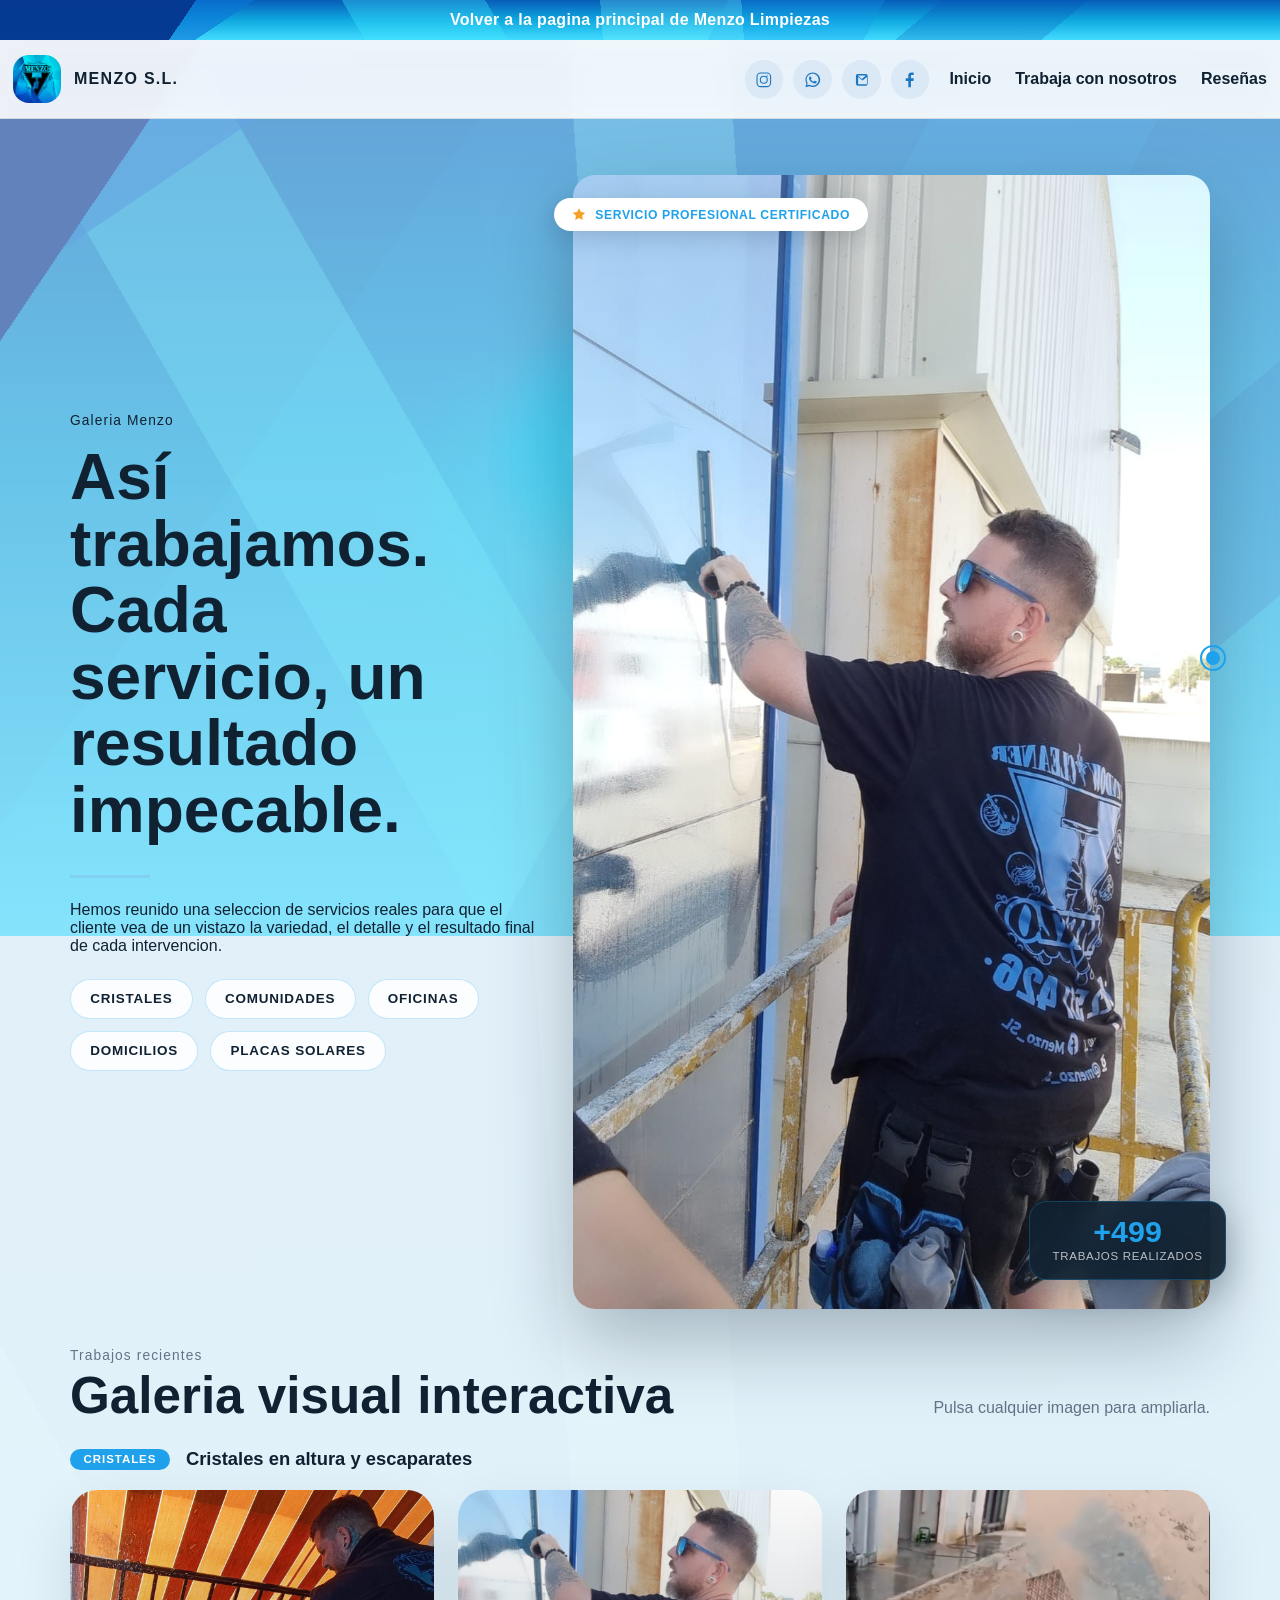
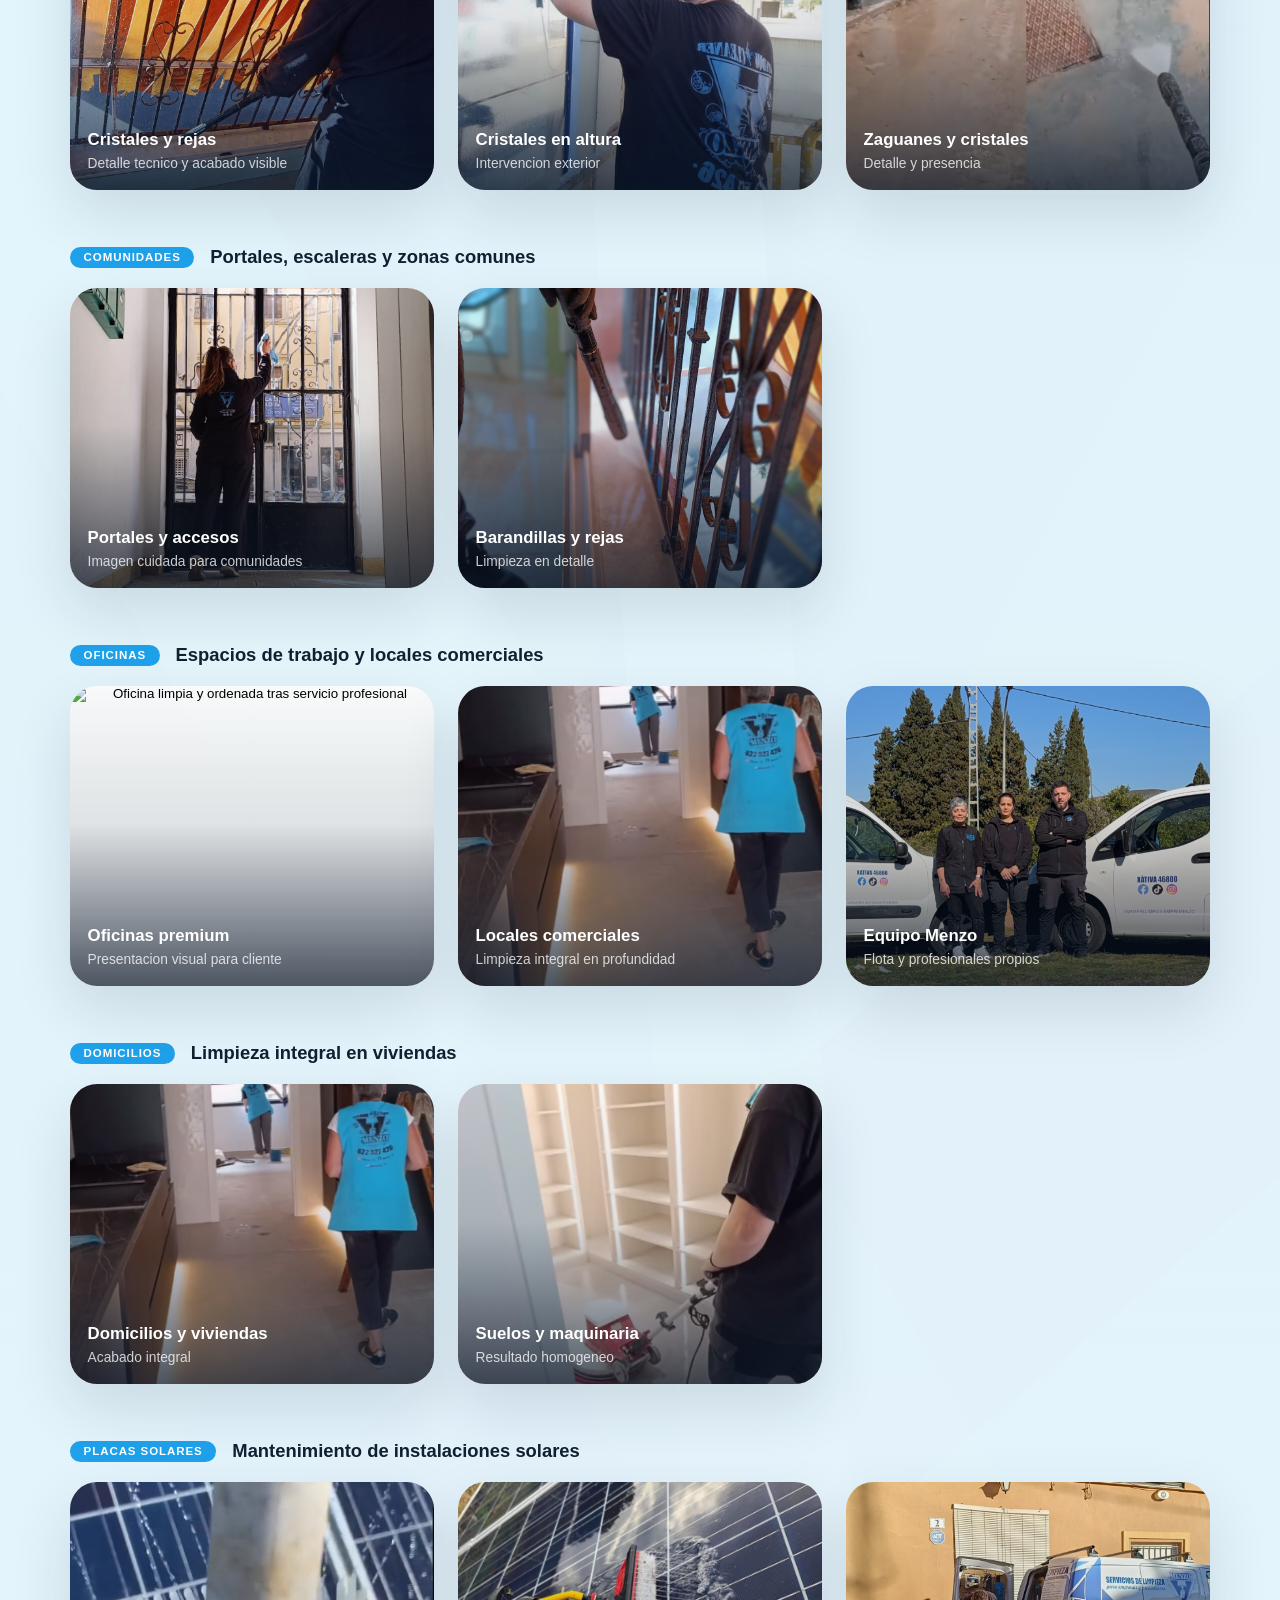
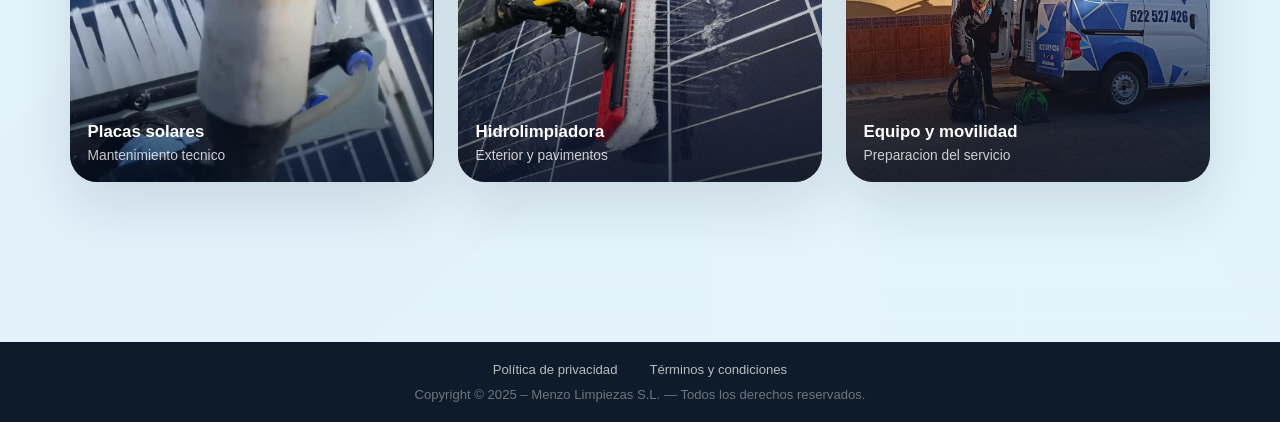
==== multimedia-menzo.html @ 81dc94cd "Añadir pie de copyright y legal en todas las páginas - Footer con Política de privacidad, Términos y" ====
<!DOCTYPE html>
<html lang="es">
  <head>
    <meta charset="UTF-8" />
    <meta name="viewport" content="width=device-width, initial-scale=1.0" />
    <title>Multimedia Menzo | Galeria visual de trabajos</title>
    <meta
      name="description"
      content="Galeria visual de Menzo Limpiezas con trabajos reales en cristales, comunidades, oficinas, domicilios y placas solares."
    />
    <link rel="stylesheet" href="styles.css" />
  </head>
  <body class="media-page">
    <div class="top-promo-bar">
      <a href="index.html">Volver a la pagina principal de Menzo Limpiezas</a>
    </div>

    <header class="site-header jobs-header">
      <div class="container header-bar">
        <a class="brand brand-left" href="index.html">
          <img src="images/66810-OCQAXA-424-copia.jpg" alt="Logo Menzo S.L." class="brand-logo" />
          <span>Menzo S.L.</span>
        </a>

        <button class="nav-hamburger" id="navToggle" aria-label="Abrir menú" aria-expanded="false">
          <span></span><span></span><span></span>
        </button>

        <div class="header-right">
          <div class="header-socials" aria-label="Redes y contacto">
            <a href="https://instagram.com/menzo_limpiezas" target="_blank" rel="noreferrer noopener" aria-label="Instagram">
              <svg viewBox="0 0 24 24" fill="currentColor" aria-hidden="true"><path d="M7.75 2h8.5A5.75 5.75 0 0 1 22 7.75v8.5A5.75 5.75 0 0 1 16.25 22h-8.5A5.75 5.75 0 0 1 2 16.25v-8.5A5.75 5.75 0 0 1 7.75 2Zm0 1.5A4.25 4.25 0 0 0 3.5 7.75v8.5A4.25 4.25 0 0 0 7.75 20.5h8.5A4.25 4.25 0 0 0 20.5 16.25v-8.5A4.25 4.25 0 0 0 16.25 3.5h-8.5Zm8.86 2.38a.88.88 0 1 1 0 1.76.88.88 0 0 1 0-1.76ZM12 6.5a5.5 5.5 0 1 1 0 11 5.5 5.5 0 0 1 0-11Zm0 1.5a4 4 0 1 0 0 8 4 4 0 0 0 0-8Z"/></svg>
            </a>
            <a href="https://wa.me/34657409548" target="_blank" rel="noreferrer noopener" aria-label="WhatsApp">
              <svg viewBox="0 0 24 24" fill="currentColor" aria-hidden="true"><path d="M12.04 2C6.5 2 2 6.4 2 11.84c0 1.74.46 3.45 1.34 4.95L2 22l5.39-1.29a10.2 10.2 0 0 0 4.65 1.12h.01c5.54 0 10.04-4.4 10.04-9.84C22.09 6.4 17.59 2 12.04 2Zm0 18.02h-.01a8.53 8.53 0 0 1-4.33-1.18l-.31-.18-3.2.77.86-3.08-.2-.32a8.12 8.12 0 0 1-1.28-4.25c0-4.43 3.67-8.03 8.18-8.03 2.19 0 4.25.84 5.8 2.36a7.92 7.92 0 0 1 2.4 5.66c0 4.43-3.67 8.03-8.18 8.03Zm4.5-5.96c-.25-.12-1.48-.72-1.71-.8-.23-.08-.4-.12-.57.12-.17.24-.66.8-.81.96-.15.16-.3.18-.55.06-.25-.12-1.06-.38-2.01-1.22-.74-.65-1.24-1.46-1.38-1.7-.14-.24-.01-.37.11-.49.11-.11.25-.28.38-.42.13-.14.17-.24.25-.4.08-.16.04-.3-.02-.42-.06-.12-.57-1.36-.78-1.86-.21-.5-.42-.43-.57-.44h-.49c-.17 0-.44.06-.67.3-.23.24-.88.86-.88 2.1 0 1.24.9 2.44 1.03 2.6.13.16 1.77 2.79 4.42 3.79.63.27 1.13.43 1.52.55.64.2 1.23.17 1.7.1.52-.08 1.48-.6 1.69-1.18.21-.58.21-1.08.15-1.18-.06-.1-.23-.16-.48-.28Z"/></svg>
            </a>
            <a href="mailto:menzosl_vlc@hotmail.com" aria-label="Email">
              <svg viewBox="0 0 24 24" fill="currentColor" aria-hidden="true"><path d="M4 6.5C4 5.12 5.12 4 6.5 4h11c1.38 0 2.5 1.12 2.5 2.5v11c0 1.38-1.12 2.5-2.5 2.5h-11C5.12 20 4 18.88 4 17.5v-11Zm2.5-.5L12 11.05 17.5 6H6.5Zm12.5 12V8.22l-6 4.84-6-4.84V18h12Z"/></svg>
            </a>
            <a href="https://www.facebook.com/101655556134067/posts/555112649961336/" target="_blank" rel="noreferrer noopener" aria-label="Facebook">
              <svg viewBox="0 0 24 24" fill="currentColor" aria-hidden="true"><path d="M13.5 22V13.5h3.5l.5-3.5h-4V7.3c0-1 0.3-1.7 1.8-1.7h2V2h-2.8C11.4 2 10 3.2 10 6.1V10H6.5v3.5H10V22h3.5Z"/></svg>
            </a>
          </div>

          <nav class="site-nav" aria-label="Principal">
            <a href="index.html">Inicio</a>
            <a href="trabaja-con-nosotros.html">Trabaja con nosotros</a>
            <a href="index.html#resenas">Reseñas</a>
          </nav>
        </div>
      </div>
    </header>

    <main class="media-main" id="galeria">
      <section class="media-hero">
        <div class="container media-hero-layout">
          <div class="media-copy">
            <p class="quote-kicker">Galeria Menzo</p>
            <h1>Así trabajamos. Cada servicio, un resultado impecable.</h1>
            <div class="quote-divider"></div>
            <p>
              Hemos reunido una seleccion de servicios reales para que el cliente vea de un vistazo
              la variedad, el detalle y el resultado final de cada intervencion.
            </p>
            <div class="media-filter-pills" aria-label="Tipos de servicio destacados">
              <a href="#sec-cristales">Cristales</a>
              <a href="#sec-comunidades">Comunidades</a>
              <a href="#sec-oficinas">Oficinas</a>
              <a href="#sec-domicilios">Domicilios</a>
              <a href="#sec-placas">Placas solares</a>
            </div>
          </div>

          <div class="media-hero-visual" id="heroVisual">
            <div class="media-hero-image">
              <img src="images/gallery-height-window.jpg" alt="Operario Menzo limpiando cristal en altura" />
              <div class="media-hero-shimmer"></div>
            </div>
            <div class="media-hero-badge">
              <svg viewBox="0 0 20 20" fill="currentColor" width="16" height="16"><path d="M10 1.5l2.39 4.84 5.34.78-3.86 3.76.91 5.32L10 13.77l-4.78 2.51.91-5.32L2.27 7.12l5.34-.78L10 1.5z"/></svg>
              Servicio profesional certificado
            </div>
            <div class="media-hero-stat">
              <strong id="heroCount">0</strong>
              <span>trabajos realizados</span>
            </div>
            <div class="media-hero-ping"></div>
          </div>

        </div>
      </section>

      <section class="media-gallery-section">
        <div class="container">
          <div class="media-gallery-head">
            <div>
              <p class="quote-kicker">Trabajos recientes</p>
              <h2>Galeria visual interactiva</h2>
            </div>
            <p>Pulsa cualquier imagen para ampliarla.</p>
          </div>

          <!-- CRISTALES -->
          <div class="media-section-block" id="sec-cristales">
            <div class="media-section-label">
              <span class="media-section-pill">Cristales</span>
              <h3>Cristales en altura y escaparates</h3>
            </div>
            <div class="media-gallery-grid media-gallery-grid-rich">
              <button class="media-shot media-shot" type="button" data-media-src="images/gallery-window-pressure.jpg" data-media-title="Cristales y rejas" data-media-copy="Limpieza tecnica de ventana, cristal y reja con agua a presion.">
                <img src="images/gallery-window-pressure.jpg" alt="Limpieza de cristal y reja con agua a presion" />
                <span class="media-shot-overlay">
                  <strong>Cristales y rejas</strong>
                  <small>Detalle tecnico y acabado visible</small>
                </span>
              </button>
              <button class="media-shot media-shot" type="button" data-media-src="images/gallery-height-window.jpg" data-media-title="Cristales en altura" data-media-copy="Trabajo en cristal exterior con acceso elevado y limpieza profesional.">
                <img src="images/gallery-height-window.jpg" alt="Operario limpiando cristal exterior en altura" />
                <span class="media-shot-overlay">
                  <strong>Cristales en altura</strong>
                  <small>Intervencion exterior</small>
                </span>
              </button>
              <button class="media-shot" type="button" data-media-src="images/gallery-entry-glass.png" data-media-title="Zaguanes y cristales" data-media-copy="Trabajo de mantenimiento en accesos interiores y cristales de paso.">
                <img src="images/gallery-entry-glass.png" alt="Limpieza de cristal en acceso interior" />
                <span class="media-shot-overlay">
                  <strong>Zaguanes y cristales</strong>
                  <small>Detalle y presencia</small>
                </span>
              </button>
            </div>
          </div>

          <!-- COMUNIDADES -->
          <div class="media-section-block" id="sec-comunidades">
            <div class="media-section-label">
              <span class="media-section-pill">Comunidades</span>
              <h3>Portales, escaleras y zonas comunes</h3>
            </div>
            <div class="media-gallery-grid media-gallery-grid-rich">
              <button class="media-shot" type="button" data-media-src="images/gallery-lobby-door.jpg" data-media-title="Portales y accesos" data-media-copy="Limpieza de entrada comunitaria con trabajo sobre cristal y carpinteria.">
                <img src="images/gallery-lobby-door.jpg" alt="Limpieza de portal comunitario" />
                <span class="media-shot-overlay">
                  <strong>Portales y accesos</strong>
                  <small>Imagen cuidada para comunidades</small>
                </span>
              </button>
              <button class="media-shot" type="button" data-media-src="images/hero-detail-pressure.JPG" data-media-title="Barandillas y rejas comunitarias" data-media-copy="Limpieza en detalle de rejas y barandillas en zonas comunes.">
                <img src="images/hero-detail-pressure.JPG" alt="Limpieza de barandilla en zona comunitaria" />
                <span class="media-shot-overlay">
                  <strong>Barandillas y rejas</strong>
                  <small>Limpieza en detalle</small>
                </span>
              </button>
            </div>
          </div>

          <!-- OFICINAS -->
          <div class="media-section-block" id="sec-oficinas">
            <div class="media-section-label">
              <span class="media-section-pill">Oficinas</span>
              <h3>Espacios de trabajo y locales comerciales</h3>
            </div>
            <div class="media-gallery-grid media-gallery-grid-rich">
              <button class="media-shot" type="button" data-media-src="images/gallery-office-premium.png" data-media-title="Oficinas y espacios premium" data-media-copy="Limpieza de espacios de trabajo representativos con imagen impecable.">
                <img src="images/gallery-office-premium.png" alt="Oficina limpia y ordenada tras servicio profesional" />
                <span class="media-shot-overlay">
                  <strong>Oficinas premium</strong>
                  <small>Presentacion visual para cliente</small>
                </span>
              </button>
              <button class="media-shot" type="button" data-media-src="images/hero-floor-cleaning.png" data-media-title="Suelos de local comercial" data-media-copy="Limpieza interior con equipo profesional en cocina y pasillos.">
                <img src="images/hero-floor-cleaning.png" alt="Equipo limpiando interior de local" />
                <span class="media-shot-overlay">
                  <strong>Locales comerciales</strong>
                  <small>Limpieza integral en profundidad</small>
                </span>
              </button>
              <button class="media-shot" type="button" data-media-src="images/hero-furgonetas.jpg.jpeg" data-media-title="Equipo Menzo" data-media-copy="Nuestro equipo profesional con flota propia lista para cualquier servicio.">
                <img src="images/hero-furgonetas.jpg.jpeg" alt="Equipo Menzo con sus dos furgonetas" />
                <span class="media-shot-overlay">
                  <strong>Equipo Menzo</strong>
                  <small>Flota y profesionales propios</small>
                </span>
              </button>
            </div>
          </div>

          <!-- DOMICILIOS -->
          <div class="media-section-block" id="sec-domicilios">
            <div class="media-section-label">
              <span class="media-section-pill">Domicilios</span>
              <h3>Limpieza integral en viviendas</h3>
            </div>
            <div class="media-gallery-grid media-gallery-grid-rich">
              <button class="media-shot media-shot" type="button" data-media-src="images/gallery-home-cleaning.png" data-media-title="Domicilios y viviendas" data-media-copy="Limpieza interior de vivienda con equipos y detalle en cada estancia.">
                <img src="images/gallery-home-cleaning.png" alt="Limpieza interior en vivienda" />
                <span class="media-shot-overlay">
                  <strong>Domicilios y viviendas</strong>
                  <small>Acabado integral</small>
                </span>
              </button>
              <button class="media-shot media-shot" type="button" data-media-src="images/gallery-floor-machine.png" data-media-title="Suelos y maquinaria" data-media-copy="Limpieza mecanizada de suelos para recuperar brillo y uniformidad.">
                <img src="images/gallery-floor-machine.png" alt="Limpieza de suelos con maquinaria profesional" />
                <span class="media-shot-overlay">
                  <strong>Suelos y maquinaria</strong>
                  <small>Resultado homogeneo</small>
                </span>
              </button>
            </div>
          </div>

          <!-- PLACAS SOLARES -->
          <div class="media-section-block" id="sec-placas">
            <div class="media-section-label">
              <span class="media-section-pill">Placas solares</span>
              <h3>Mantenimiento de instalaciones solares</h3>
            </div>
            <div class="media-gallery-grid media-gallery-grid-rich">
              <button class="media-shot media-shot" type="button" data-media-src="images/gallery-solar-cleaning.png" data-media-title="Placas solares" data-media-copy="Limpieza tecnica para conservar rendimiento y presencia.">
                <img src="images/gallery-solar-cleaning.png" alt="Limpieza de placas solares con cepillo y agua" />
                <span class="media-shot-overlay">
                  <strong>Placas solares</strong>
                  <small>Mantenimiento tecnico</small>
                </span>
              </button>
              <button class="media-shot" type="button" data-media-src="images/gallery-pressure-washing.png" data-media-title="Hidrolimpiadora" data-media-copy="Limpieza exterior de superficies y muros con presion controlada.">
                <img src="images/gallery-pressure-washing.png" alt="Limpieza exterior con hidrolimpiadora" />
                <span class="media-shot-overlay">
                  <strong>Hidrolimpiadora</strong>
                  <small>Exterior y pavimentos</small>
                </span>
              </button>
              <button class="media-shot" type="button" data-media-src="images/gallery-team-van.jpg" data-media-title="Equipo y movilidad" data-media-copy="Preparacion de maquinaria y desplazamiento para cada servicio.">
                <img src="images/gallery-team-van.jpg" alt="Equipo de Menzo junto a la furgoneta de servicio" />
                <span class="media-shot-overlay">
                  <strong>Equipo y movilidad</strong>
                  <small>Preparacion del servicio</small>
                </span>
              </button>
            </div>
          </div>

        </div>
      </section>
    </main>

    <footer class="site-footer-legal">
      <div class="container footer-legal-inner">
        <div class="footer-legal-links">
          <a href="politica-de-privacidad.html">Política de privacidad</a>
          <a href="terminos-y-condiciones.html">Términos y condiciones</a>
        </div>
        <p class="footer-legal-copy">
          Copyright &copy; 2025 &ndash; Menzo Limpiezas S.L. &mdash; Todos los derechos reservados.
        </p>
      </div>
    </footer>

    <dialog class="media-lightbox" id="media-lightbox" aria-label="Vista ampliada de la galeria">
      <form method="dialog" class="media-lightbox-shell">
        <button class="media-lightbox-close" type="submit" aria-label="Cerrar galeria ampliada">×</button>
        <div class="media-lightbox-layout">
          <img id="media-lightbox-image" src="" alt="" />
          <div class="media-lightbox-copy">
            <p class="quote-kicker">Vista ampliada</p>
            <h2 id="media-lightbox-title"></h2>
            <p id="media-lightbox-text"></p>
          </div>
        </div>
      </form>
    </dialog>

    <script>
      // 3D tilt hero
      const heroVisual = document.getElementById("heroVisual");
      if (heroVisual) {
        const heroImg = heroVisual.querySelector(".media-hero-image");
        heroImg.style.transition = "transform 0.12s ease-out";
        heroVisual.addEventListener("pointermove", (e) => {
          const b = heroVisual.getBoundingClientRect();
          const x = (e.clientX - b.left) / b.width - 0.5;
          const y = (e.clientY - b.top) / b.height - 0.5;
          heroImg.style.transform = `perspective(900px) rotateY(${x * 12}deg) rotateX(${-y * 8}deg) scale(1.03)`;
        });
        heroVisual.addEventListener("pointerleave", () => {
          heroImg.style.transform = "";
        });
      }

      // Count-up animation
      const heroCount = document.getElementById("heroCount");
      if (heroCount) {
        const target = 500;
        const duration = 1800;
        const start = performance.now();
        const observer = new IntersectionObserver((entries) => {
          if (entries[0].isIntersecting) {
            observer.disconnect();
            const tick = (now) => {
              const elapsed = now - start;
              const progress = Math.min(elapsed / duration, 1);
              const eased = 1 - Math.pow(1 - progress, 3);
              heroCount.textContent = "+" + Math.floor(eased * target);
              if (progress < 1) requestAnimationFrame(tick);
            };
            requestAnimationFrame(tick);
          }
        }, { threshold: 0.4 });
        observer.observe(heroCount);
      }

      const mediaCards = Array.from(document.querySelectorAll(".media-shot"));
      const mediaLightbox = document.getElementById("media-lightbox");
      const mediaLightboxImage = document.getElementById("media-lightbox-image");
      const mediaLightboxTitle = document.getElementById("media-lightbox-title");
      const mediaLightboxText = document.getElementById("media-lightbox-text");

      mediaCards.forEach((card) => {
        card.addEventListener("pointermove", (event) => {
          const bounds = card.getBoundingClientRect();
          const x = event.clientX - bounds.left;
          const y = event.clientY - bounds.top;
          const offsetX = (x / bounds.width - 0.5) * 10;
          const offsetY = (y / bounds.height - 0.5) * 12;

          card.style.transform = `translateY(-8px) rotateX(${-offsetY * 0.35}deg) rotateY(${offsetX * 0.45}deg)`;
        });

        card.addEventListener("pointerleave", () => {
          card.style.transform = "";
        });

        card.addEventListener("click", () => {
          mediaLightboxImage.src = card.dataset.mediaSrc;
          mediaLightboxImage.alt = card.querySelector("img")?.alt || "";
          mediaLightboxTitle.textContent = card.dataset.mediaTitle || "";
          mediaLightboxText.textContent = card.dataset.mediaCopy || "";
          mediaLightbox.showModal();
        });
      });

      mediaLightbox?.addEventListener("click", (event) => {
        if (event.target === mediaLightbox) {
          mediaLightbox.close();
        }
      });
    </script>

    <script>
      const navToggle = document.getElementById("navToggle");
      const header = document.querySelector(".site-header");
      if (navToggle && header) {
        navToggle.addEventListener("click", () => {
          const open = header.classList.toggle("nav-open");
          navToggle.setAttribute("aria-expanded", open);
        });
        document.querySelectorAll(".site-nav a").forEach(link => {
          link.addEventListener("click", () => {
            header.classList.remove("nav-open");
            navToggle.setAttribute("aria-expanded", "false");
          });
        });
        document.addEventListener("click", (e) => {
          if (!header.contains(e.target)) {
            header.classList.remove("nav-open");
            navToggle.setAttribute("aria-expanded", "false");
          }
        });
      }
    </script>
  </body>
</html>
---- styles.css ----
:root {
  color-scheme: light;
  --bg: #f3f6fb;
  --surface: #ffffff;
  --surface-soft: #eef3f8;
  --line: rgba(18, 34, 52, 0.12);
  --text: #102131;
  --muted: #627487;
  --primary: #1c77c3;
  --primary-dark: #115b97;
  --menzo-geo-bg:
    linear-gradient(124deg, rgba(5, 56, 145, 0.98) 0 15%, transparent 15% 100%),
    linear-gradient(146deg, rgba(11, 117, 214, 0.64) 0 19%, transparent 19% 100%),
    linear-gradient(60deg, transparent 0 28%, rgba(62, 233, 255, 0.34) 28% 39%, transparent 39% 100%),
    linear-gradient(86deg, transparent 0 47%, rgba(120, 247, 255, 0.28) 47% 58%, transparent 58% 100%),
    linear-gradient(118deg, transparent 0 56%, rgba(17, 150, 234, 0.26) 56% 68%, transparent 68% 100%),
    linear-gradient(140deg, transparent 0 71%, rgba(5, 79, 177, 0.24) 71% 82%, transparent 82% 100%),
    linear-gradient(180deg, #075db8 0%, #0fa8e0 50%, #42dcff 100%);
  --menzo-geo-dark:
    linear-gradient(90deg, rgba(7, 18, 35, 0.72) 0%, rgba(7, 18, 35, 0.46) 42%, rgba(7, 18, 35, 0.16) 100%);
  --cursor-x: 50%;
  --cursor-y: 50%;
  --bg-shift-x: 0px;
  --bg-shift-y: 0px;
  --shadow: 0 28px 60px rgba(16, 33, 49, 0.12);
  font-family: "Segoe UI", Tahoma, Geneva, Verdana, sans-serif;
}

* {
  box-sizing: border-box;
}

html {
  scroll-behavior: smooth;
}

body {
  position: relative;
  margin: 0;
  background: linear-gradient(180deg, #f7fbff 0%, #edf3f8 100%);
  color: var(--text);
  isolation: isolate;
}

body::before {
  content: "";
  position: fixed;
  inset: 0;
  z-index: -2;
  opacity: 0.58;
  background: var(--menzo-geo-bg);
  background-size: 100% 100%;
  background-position: center center;
  transform: translate3d(var(--bg-shift-x), var(--bg-shift-y), 0) scale(1.08);
  transition: transform 0.18s ease-out;
  pointer-events: none;
}

body::after {
  content: "";
  position: fixed;
  inset: 0;
  z-index: -1;
  opacity: 1;
  background:
    radial-gradient(circle at var(--cursor-x) var(--cursor-y), rgba(150, 250, 255, 0.95) 0 1.6%, rgba(150, 250, 255, 0.58) 3.5%, rgba(59, 223, 255, 0.22) 10%, transparent 19%),
    radial-gradient(circle at var(--cursor-x) var(--cursor-y), rgba(18, 173, 255, 0.36) 0 8%, transparent 20%),
    radial-gradient(circle at calc(var(--cursor-x) + 7%) calc(var(--cursor-y) - 4%), rgba(8, 102, 216, 0.22) 0 10%, transparent 24%),
    radial-gradient(circle at calc(var(--cursor-x) - 8%) calc(var(--cursor-y) + 6%), rgba(76, 228, 255, 0.18) 0 7%, transparent 18%);
  transition: background-position 0.18s ease-out;
  pointer-events: none;
  mix-blend-mode: screen;
}

.top-promo-bar {
  background: var(--menzo-geo-bg);
  text-align: center;
  padding: 0.7rem 1rem;
}

.top-promo-bar a {
  color: #fff;
  text-decoration: none;
  font-weight: 700;
  letter-spacing: 0.02em;
}

img {
  display: block;
  max-width: 100%;
}

a {
  color: inherit;
}

.container {
  width: min(1140px, calc(100% - 2rem));
  margin: 0 auto;
}

.site-header .container {
  width: min(100% - 0.35rem, 1720px);
}

.site-header {
  position: sticky;
  top: 0;
  z-index: 40;
  background: rgba(255, 255, 255, 0.9);
  backdrop-filter: blur(14px);
  border-bottom: 1px solid var(--line);
}

.header-bar {
  min-height: 78px;
  display: flex;
  align-items: center;
  justify-content: space-between;
  gap: 1.5rem;
  padding-inline: 0.65rem;
}

.header-right {
  display: flex;
  align-items: center;
  gap: 1.25rem;
  flex-wrap: wrap;
  margin-left: auto;
  justify-content: flex-end;
}

.brand {
  display: inline-flex;
  align-items: center;
  gap: 0.8rem;
  text-decoration: none;
  font-weight: 800;
  letter-spacing: 0.08em;
  text-transform: uppercase;
}

.brand-left {
  flex: 0 0 auto;
}

.brand-logo {
  width: 3rem;
  height: 3rem;
  object-fit: contain;
  border-radius: 1rem;
}

.site-nav {
  display: flex;
  justify-content: flex-end;
  align-items: center;
  gap: 1.5rem;
  flex-wrap: wrap;
}

.site-nav a {
  text-decoration: none;
  color: var(--text);
  font-weight: 600;
}

.site-nav a:hover {
  color: var(--primary);
}

/* ── Hamburger button ── */
.nav-hamburger {
  display: none;
  flex-direction: column;
  justify-content: center;
  align-items: center;
  gap: 5px;
  width: 40px;
  height: 40px;
  background: none;
  border: none;
  cursor: pointer;
  padding: 4px;
  margin-left: auto;
  border-radius: 6px;
  flex-shrink: 0;
  color: var(--text);
}

.nav-hamburger span {
  display: block;
  width: 22px;
  height: 2px;
  background: currentColor;
  border-radius: 2px;
  transition: transform 0.25s ease, opacity 0.2s ease;
  transform-origin: center;
}

.site-header.nav-open .nav-hamburger span:nth-child(1) {
  transform: translateY(7px) rotate(45deg);
}

.site-header.nav-open .nav-hamburger span:nth-child(2) {
  opacity: 0;
  transform: scaleX(0);
}

.site-header.nav-open .nav-hamburger span:nth-child(3) {
  transform: translateY(-7px) rotate(-45deg);
}

.header-socials {
  display: flex;
  align-items: center;
  gap: 0.65rem;
  flex-wrap: wrap;
}

.header-socials a {
  width: 2.4rem;
  height: 2.4rem;
  display: inline-flex;
  align-items: center;
  justify-content: center;
  border-radius: 999px;
  background: rgba(28, 119, 195, 0.08);
  color: var(--primary);
  text-decoration: none;
  transition: transform 0.2s ease, background-color 0.2s ease, color 0.2s ease;
}

.header-socials a:hover {
  transform: translateY(-2px);
  background: var(--primary);
  color: #fff;
}

.header-socials svg {
  width: 1.1rem;
  height: 1.1rem;
}

.hero {
  position: relative;
  padding: 0;
}

.hero-stage {
  position: relative;
  width: 100%;
  height: min(74vh, 720px);
  margin: 0 auto;
  overflow: hidden;
  border-radius: 0;
  box-shadow: var(--shadow);
  background: var(--menzo-geo-bg);
}

.hero-stage::after {
  content: "";
  position: absolute;
  inset: 0;
  background: var(--menzo-geo-dark);
  z-index: 1;
  pointer-events: none;
}

.hero-slide {
  position: absolute;
  inset: 0;
  opacity: 0;
  transition: opacity 0.7s ease;
}

.hero-slide.is-active {
  opacity: 1;
  z-index: 1;
}

.hero-image {
  width: 100%;
  height: 100%;
  object-fit: cover;
  object-position: center;
  transform: scale(1.04) translate(0, 0);
  transition: transform 0.25s ease-out;
  will-change: transform;
}

.hero-image--detail {
  object-position: 64% center;
}

.hero-image--van {
  object-position: 58% center;
}

.hero-image--window {
  object-position: 62% center;
}


.hero-content-overlay {
  position: absolute;
  left: clamp(3.8rem, 8vw, 6.2rem);
  top: 50%;
  z-index: 2;
  max-width: 640px;
  transform: translateY(-50%);
}

.hero-content-overlay h1 {
  margin: 0;
  color: #fff;
  font-size: clamp(2.2rem, 5.8vw, 4rem);
  line-height: 1.08;
  max-width: 11ch;
}

.hero-divider {
  width: 74px;
  height: 3px;
  margin: 1.35rem 0 1.1rem;
  background: #6cc7f7;
}

.hero-text {
  margin: 0;
  max-width: 30ch;
  color: rgba(255, 255, 255, 0.92);
  font-size: 0.96rem;
  line-height: 1.55;
}

.hero-cta {
  display: inline-flex;
  align-items: center;
  justify-content: center;
  margin-top: 1.15rem;
  min-height: 42px;
  padding: 0.7rem 1.2rem;
  border-radius: 999px;
  background: var(--menzo-geo-bg);
  color: #fff;
  text-decoration: none;
  font-size: 0.92rem;
  font-weight: 700;
}

.hero-cta:hover {
  background: linear-gradient(180deg, #0d78c8 0%, #0aa3db 50%, #22d0ee 100%);
}

.hero-action-group {
  display: flex;
  gap: 0.85rem;
  flex-wrap: wrap;
}

.hero-arrow {
  width: 54px;
  height: 54px;
  display: inline-flex;
  align-items: center;
  justify-content: center;
  border: 1px solid rgba(16, 33, 49, 0.1);
  border-radius: 999px;
  background: rgba(255, 255, 255, 0.92);
  color: var(--text);
  cursor: pointer;
  box-shadow: 0 12px 30px rgba(16, 33, 49, 0.08);
  transition: transform 0.2s ease, background-color 0.2s ease, border-color 0.2s ease;
}

.hero-arrow:hover {
  transform: translateY(-2px);
  border-color: rgba(28, 119, 195, 0.22);
  background: #ffffff;
}

.hero-arrow span {
  font-size: 1.35rem;
  line-height: 1;
}

.hero-arrow-edge {
  position: absolute;
  top: 50%;
  z-index: 3;
  transform: translateY(-50%);
  background: rgba(255, 255, 255, 0.78);
  backdrop-filter: blur(10px);
}

.hero-arrow-prev.hero-arrow-edge {
  left: 1rem;
}

.hero-arrow-next.hero-arrow-edge {
  right: 1rem;
}

.hero-kicker {
  margin: 0 0 1rem;
  font-size: 0.78rem;
  font-weight: 800;
  letter-spacing: 0.2em;
  text-transform: uppercase;
  color: #cde9ff;
}

.section {
  padding: 4.5rem 0;
}

.service-showcase .container {
  width: min(100% - 2rem, 1600px);
}

.services-marquee {
  overflow: hidden;
  border-top: 1px solid rgba(16, 33, 49, 0.08);
  border-bottom: 1px solid rgba(16, 33, 49, 0.08);
  background: #ffffff;
}

.marquee-track {
  display: flex;
  align-items: center;
  gap: 1rem;
  width: max-content;
  padding: 1rem 0;
  animation: marqueeSlide 34s linear infinite;
}

.marquee-track span {
  display: inline-flex;
  align-items: center;
  gap: 1rem;
  white-space: nowrap;
  color: var(--text);
  font-size: 0.92rem;
  font-weight: 700;
  letter-spacing: 0.08em;
  text-transform: uppercase;
}

.marquee-track span::after {
  content: "";
  width: 44px;
  height: 1px;
  background: rgba(28, 119, 195, 0.5);
}

.google-reviews-section {
  padding: 4.5rem 0 3.5rem;
  background:
    radial-gradient(circle at top right, rgba(108, 199, 247, 0.12), transparent 26%),
    linear-gradient(180deg, #ffffff 0%, #f7fbff 100%);
}

.google-reviews-layout {
  display: grid;
  grid-template-columns: minmax(0, 1.08fr) minmax(360px, 0.92fr);
  gap: 2.5rem;
  align-items: center;
}

.google-reviews-copy {
  position: relative;
  padding: 0.75rem 0;
}

.google-reviews-copy h2 {
  margin: 0;
  font-size: clamp(2.5rem, 5.6vw, 4.8rem);
  line-height: 1.04;
  max-width: 10ch;
}

.google-reviews-copy p:not(.quote-kicker) {
  max-width: 54ch;
  color: var(--muted);
  line-height: 1.8;
}

.google-review-card {
  position: relative;
  padding: 2.4rem;
  border-radius: 2rem;
  border: 1px solid rgba(31, 162, 235, 0.22);
  background:
    radial-gradient(circle at top, rgba(108, 199, 247, 0.14), transparent 30%),
    linear-gradient(145deg, rgba(255, 255, 255, 0.98), rgba(245, 250, 255, 0.98));
  text-align: center;
  box-shadow: 0 32px 72px rgba(16, 33, 49, 0.12);
  overflow: hidden;
  transform-style: preserve-3d;
  will-change: transform;
  transition: transform 0.18s ease-out, box-shadow 0.22s ease, border-color 0.22s ease;
}

.google-review-card::before {
  content: "";
  position: absolute;
  inset: auto -12% -20% auto;
  width: 220px;
  height: 220px;
  border-radius: 999px;
  background: radial-gradient(circle, rgba(31, 162, 235, 0.12), transparent 70%);
  pointer-events: none;
}

.google-review-card::after {
  content: "";
  position: absolute;
  inset: -20%;
  background: linear-gradient(120deg, transparent 35%, rgba(255, 255, 255, 0.38) 50%, transparent 65%);
  transform: translateX(-70%) rotate(8deg);
  transition: transform 0.35s ease;
  pointer-events: none;
}

.google-review-card:hover,
.google-review-card:focus-within {
  box-shadow: 0 42px 90px rgba(16, 33, 49, 0.16);
  border-color: rgba(31, 162, 235, 0.3);
}

.google-review-card:hover::after,
.google-review-card:focus-within::after {
  transform: translateX(70%) rotate(8deg);
}

.google-review-logo-wrap {
  position: relative;
  width: fit-content;
  margin: 0 auto 1.35rem;
}

.google-review-logo {
  width: 92px;
  height: 92px;
  margin: 0;
  object-fit: cover;
  border-radius: 999px;
  box-shadow: 0 18px 32px rgba(16, 33, 49, 0.12);
}

.verified-badge {
  position: absolute;
  right: -4px;
  bottom: -2px;
  width: 30px;
  height: 30px;
  display: inline-flex;
  align-items: center;
  justify-content: center;
  border-radius: 999px;
  background: var(--menzo-geo-bg);
  color: #18a7ff;
  box-shadow: 0 10px 20px rgba(8, 120, 255, 0.28);
  border: 2px solid #fff;
}

.verified-badge svg {
  width: 100%;
  height: 100%;
}

.google-review-quote {
  margin: 0;
  color: var(--text);
  font-size: 1.12rem;
  line-height: 1.65;
}

.google-review-rating {
  display: flex;
  align-items: center;
  justify-content: center;
  gap: 0.7rem;
  margin: 1.35rem 0;
}

.google-review-rating span {
  color: #f4b400;
  font-size: 1.35rem;
  letter-spacing: 0.12em;
}

.google-review-rating strong {
  color: var(--text);
  font-size: 1rem;
}

.google-review-meta {
  margin: 0 auto 1.25rem;
  max-width: 28ch;
  color: var(--muted);
  line-height: 1.7;
}

.google-review-author {
  margin: 0;
  color: var(--text);
  font-weight: 700;
}

.google-review-author span {
  display: block;
  margin-top: 0.25rem;
  color: var(--muted);
  font-weight: 400;
}

.google-review-link {
  display: inline-flex;
  align-items: center;
  justify-content: center;
  margin-top: 0.45rem;
  padding: 0.45rem 0.95rem;
  border-radius: 999px;
  background: #f5fbff;
  border: 1px solid rgba(28, 119, 195, 0.18);
  color: var(--primary);
  font-weight: 600;
  text-decoration: none;
}

.google-review-link:hover {
  background: #eaf6ff;
}

.verified-reviews-section {
  padding: 0 0 4.5rem;
  background: #ffffff;
}

.verified-reviews-head {
  margin-bottom: 2rem;
}

.verified-reviews-top {
  display: flex;
  align-items: flex-end;
  justify-content: space-between;
  gap: 1.5rem;
  margin-bottom: 0.9rem;
  flex-wrap: wrap;
}

.verified-reviews-head h2 {
  margin: 0;
  font-size: clamp(2rem, 4vw, 3.2rem);
  line-height: 1.08;
  max-width: 16ch;
}

.verified-reviews-head p:last-child {
  max-width: 56ch;
  color: var(--muted);
  line-height: 1.8;
}

.verified-reviews-proof {
  margin: 0.85rem 0 0;
  max-width: 38ch;
  color: var(--text);
  font-size: 1rem;
  line-height: 1.7;
}

.reviews-cta-button {
  display: inline-flex;
  align-items: center;
  justify-content: center;
  min-height: 50px;
  padding: 0.85rem 1.35rem;
  border-radius: 999px;
  background: var(--menzo-geo-bg);
  color: #fff;
  text-decoration: none;
  font-weight: 700;
  box-shadow: 0 18px 36px rgba(15, 124, 195, 0.22);
  transition: transform 0.2s ease, box-shadow 0.2s ease;
}

.reviews-cta-button:hover {
  transform: translateY(-2px);
  box-shadow: 0 24px 42px rgba(15, 124, 195, 0.28);
}

.verified-reviews-grid {
  display: grid;
  grid-template-columns: repeat(3, minmax(0, 1fr));
  gap: 1.2rem;
}

.verified-review-card {
  position: relative;
  padding: 1.45rem;
  border-radius: 1.45rem;
  background:
    radial-gradient(circle at top right, rgba(108, 199, 247, 0.14), transparent 28%),
    linear-gradient(145deg, #ffffff, #f6fbff);
  border: 1px solid rgba(31, 162, 235, 0.14);
  box-shadow: 0 18px 36px rgba(16, 33, 49, 0.06);
  overflow: hidden;
  transition: transform 0.25s ease, box-shadow 0.25s ease, border-color 0.25s ease;
}

.verified-review-card::before {
  content: "";
  position: absolute;
  inset: 0;
  background: linear-gradient(180deg, rgba(255, 255, 255, 0), rgba(108, 199, 247, 0.04));
  pointer-events: none;
}

.verified-review-card:hover,
.verified-review-card:focus-within {
  transform: translateY(-6px);
  border-color: rgba(31, 162, 235, 0.24);
  box-shadow: 0 28px 54px rgba(16, 33, 49, 0.1);
}

.verified-review-top {
  position: relative;
  z-index: 1;
  display: flex;
  align-items: center;
  justify-content: space-between;
  gap: 0.8rem;
  margin-bottom: 0.95rem;
}

.verified-review-badge {
  display: inline-flex;
  align-items: center;
  justify-content: center;
  gap: 0.45rem;
  min-height: 28px;
  padding: 0.35rem 0.7rem;
  border-radius: 999px;
  background: rgba(31, 162, 235, 0.12);
  color: var(--primary);
  font-size: 0.72rem;
  font-weight: 800;
  letter-spacing: 0.12em;
  text-transform: uppercase;
}

.verified-review-badge::before {
  content: "G";
  width: 1.2rem;
  height: 1.2rem;
  display: inline-flex;
  align-items: center;
  justify-content: center;
  border-radius: 999px;
  background: conic-gradient(from 220deg, #4285f4 0 25%, #34a853 25% 50%, #fbbc05 50% 75%, #ea4335 75% 100%);
  color: #fff;
  font-size: 0.68rem;
  font-weight: 900;
  letter-spacing: 0;
  box-shadow: 0 6px 14px rgba(66, 133, 244, 0.18);
}

.verified-review-stars {
  color: #f4b400;
  font-size: 0.98rem;
  letter-spacing: 0.14em;
}

.verified-review-stars strong {
  color: var(--text);
  letter-spacing: normal;
  margin-left: 0.35rem;
  font-size: 0.92rem;
}

.verified-review-card h3 {
  position: relative;
  z-index: 1;
  margin: 0 0 0.7rem;
  font-size: 1.06rem;
  color: var(--text);
}

.verified-review-meta {
  position: relative;
  z-index: 1;
  margin-bottom: 0.8rem;
}

.verified-review-meta h3 {
  margin: 0 0 0.2rem;
}

.verified-review-meta span {
  display: inline-block;
  color: var(--muted);
  font-size: 0.9rem;
}

.verified-review-card p {
  position: relative;
  z-index: 1;
  margin: 0;
  color: var(--muted);
  line-height: 1.7;
}

.showcase-list {
  display: grid;
  grid-template-columns: repeat(2, minmax(0, 1fr));
  gap: 2rem;
}

.showcase-item {
  display: grid;
  grid-template-columns: minmax(0, 0.85fr) minmax(0, 1.15fr);
  gap: 2.4rem;
  align-items: center;
  position: relative;
  padding: 1.2rem;
  border-radius: 2.2rem;
  background:
    radial-gradient(circle at top left, rgba(108, 199, 247, 0.22), transparent 28%),
    linear-gradient(135deg, rgba(255, 255, 255, 0.96), rgba(243, 249, 255, 0.98));
  border: 1px solid rgba(28, 119, 195, 0.1);
  box-shadow: 0 28px 70px rgba(16, 33, 49, 0.1);
  overflow: hidden;
  transition: transform 0.32s ease, box-shadow 0.32s ease, border-color 0.32s ease;
}

.showcase-item.reverse {
  grid-template-columns: minmax(0, 0.95fr) minmax(0, 1.05fr);
}

.showcase-item::before {
  content: "";
  position: absolute;
  inset: auto -10% -35% auto;
  width: 320px;
  height: 320px;
  border-radius: 999px;
  background: radial-gradient(circle, rgba(31, 162, 235, 0.14), transparent 66%);
  pointer-events: none;
}

.showcase-item:hover,
.showcase-item:focus-within {
  transform: translateY(-8px);
  border-color: rgba(28, 119, 195, 0.18);
  box-shadow: 0 34px 84px rgba(16, 33, 49, 0.14);
}

.showcase-item.reverse .showcase-image {
  order: 2;
}

.showcase-item.reverse .showcase-copy {
  order: 1;
}

.showcase-image img {
  width: 100%;
  height: 100%;
  min-height: 340px;
  object-fit: cover;
  border-radius: 1.8rem;
  box-shadow: var(--shadow);
  transition: transform 0.45s ease;
}

.showcase-image {
  position: relative;
  padding: 0.9rem;
  border-radius: 2rem;
  background:
    linear-gradient(145deg, rgba(255, 255, 255, 0.98), rgba(230, 245, 255, 0.98));
  border: 1px solid rgba(108, 199, 247, 0.22);
  box-shadow: 0 24px 54px rgba(16, 33, 49, 0.12);
  overflow: hidden;
  transition: transform 0.28s ease, box-shadow 0.28s ease, border-color 0.28s ease;
}

.showcase-image::before {
  content: "";
  position: absolute;
  inset: 0.85rem;
  border-radius: 1.45rem;
  border: 1px solid rgba(255, 255, 255, 0.7);
  pointer-events: none;
}

.showcase-item:hover .showcase-image,
.showcase-item:focus-within .showcase-image {
  transform: translateY(-6px) rotate(-0.65deg);
  border-color: rgba(28, 119, 195, 0.26);
  box-shadow: 0 34px 72px rgba(16, 33, 49, 0.16);
}

.showcase-item.reverse:hover .showcase-image,
.showcase-item.reverse:focus-within .showcase-image {
  transform: translateY(-6px) rotate(0.65deg);
}

.showcase-item:hover .showcase-image img,
.showcase-item:focus-within .showcase-image img {
  transform: scale(1.03);
  transition: transform 0.45s ease;
}

.showcase-copy {
  display: grid;
  gap: 1.2rem;
  position: relative;
  z-index: 1;
}

.showcase-copy p {
  margin: 0;
  color: var(--muted);
  line-height: 1.75;
}

.showcase-copy h2 {
  margin: 0;
  font-size: clamp(1.3rem, 2vw, 1.9rem);
  line-height: 1.15;
  position: relative;
  display: inline-block;
  max-width: none;
}

.showcase-copy h2::after {
  content: "";
  display: block;
  width: 88px;
  height: 4px;
  margin-top: 1rem;
  border-radius: 999px;
  background: linear-gradient(90deg, #1fa2eb 0%, rgba(31, 162, 235, 0.2) 100%);
}

.review-card {
  position: relative;
  padding: 1.35rem 1.45rem;
  border-radius: 1.4rem;
  background:
    linear-gradient(145deg, rgba(255, 255, 255, 0.98), rgba(246, 251, 255, 0.98));
  border: 1px solid rgba(108, 199, 247, 0.18);
  box-shadow: 0 18px 38px rgba(16, 33, 49, 0.08);
  overflow: hidden;
  transition: transform 0.25s ease, box-shadow 0.25s ease, border-color 0.25s ease;
}

.review-card::before {
  content: "";
  position: absolute;
  inset: 0;
  background: linear-gradient(135deg, rgba(31, 162, 235, 0.08), transparent 62%);
  opacity: 1;
  pointer-events: none;
}

.review-card::after {
  content: "";
  position: absolute;
  left: 1.45rem;
  top: 1.1rem;
  width: 54px;
  height: 3px;
  border-radius: 999px;
  background: linear-gradient(90deg, #1fa2eb, rgba(31, 162, 235, 0.2));
  pointer-events: none;
}

.review-card:not(.review-card--google) span {
  position: relative;
  z-index: 1;
  display: flex;
  align-items: center;
  gap: 0.8rem;
  margin-bottom: 0.7rem;
  color: var(--primary);
  font-size: 0.78rem;
  font-weight: 800;
  letter-spacing: 0.16em;
  text-transform: uppercase;
  flex-wrap: wrap;
}

.review-card:not(.review-card--google) span::before {
  content: "G";
  width: 1.5rem;
  height: 1.5rem;
  display: inline-flex;
  align-items: center;
  justify-content: center;
  border-radius: 999px;
  background: conic-gradient(from 220deg, #4285f4 0 25%, #34a853 25% 50%, #fbbc05 50% 75%, #ea4335 75% 100%);
  color: #fff;
  font-size: 0.8rem;
  font-weight: 900;
  letter-spacing: 0;
  box-shadow: 0 8px 18px rgba(66, 133, 244, 0.22);
  flex: 0 0 auto;
}

.review-card:not(.review-card--google) span::after {
  content: "★★★★★";
  color: #f4b400;
  font-size: 0.92rem;
  letter-spacing: 0.14em;
  margin-left: auto;
  white-space: nowrap;
}

.review-card p {
  position: relative;
  z-index: 1;
  color: var(--text);
}

.showcase-item:hover .review-card,
.showcase-item:focus-within .review-card {
  transform: translateY(-4px);
  border-color: rgba(31, 162, 235, 0.24);
  box-shadow: 0 24px 46px rgba(16, 33, 49, 0.12);
}

/* Google-style review card variant */
.review-card--google {
  padding-top: 1.5rem;
}
.review-card--google .review-card-profile {
  display: flex !important;
  align-items: center;
  gap: 0.75rem;
  margin-bottom: 0.65rem;
  position: relative;
  z-index: 1;
}
.review-card--google .review-card-avatar {
  width: 2.8rem;
  height: 2.8rem;
  border-radius: 50%;
  flex-shrink: 0;
  background: #c2824a;
  display: flex !important;
  align-items: center;
  justify-content: center;
  font-weight: 700;
  font-size: 0.95rem;
  color: #fff;
  overflow: hidden;
  letter-spacing: 0;
  text-transform: uppercase;
}
.review-card--google .review-card-avatar::after {
  content: "";
  display: block;
  position: absolute;
}
.review-card--google .review-card-avatar--n {
  background: #1a73e8 !important;
}
.review-card--google .review-card-avatar--n::after { content: "N" !important; }
.review-card--google .review-card-avatar--e {
  background: #e84d3d !important;
}
.review-card--google .review-card-avatar--e::after { content: "E" !important; }
.review-card--google .review-card-avatar--v {
  background: #8430ce !important;
}
.review-card--google .review-card-avatar--j {
  background: #1a73e8 !important;
}
.review-card--google .review-card-avatar--jp {
  background: #1e8e6e !important;
}
.review-card--google .review-card-avatar--dt {
  background: #e84d3d !important;
}
.review-card--google .review-card-avatar--ll {
  background: #f4a024 !important;
}
.review-card--google .review-card-avatar--le {
  background: #1a73e8 !important;
}
.review-card--google .review-card-avatar--ig {
  background: #5f6368 !important;
}
.review-card--google .review-card-avatar img {
  width: 100%;
  height: 100%;
  object-fit: cover;
  border-radius: 50%;
  display: block;
  position: relative;
  z-index: 1;
}
.review-card--google .review-card-author-info {
  display: flex !important;
  flex-direction: column;
  gap: 0.15rem;
}
.review-card--google .review-card-author-name {
  display: block !important;
  font-size: 0.95rem !important;
  font-weight: 700 !important;
  color: #1a202c !important;
  line-height: 1.3 !important;
  letter-spacing: normal !important;
  text-transform: none !important;
  margin-bottom: 0 !important;
}
.review-card--google .review-card-author-sub {
  display: block !important;
  font-size: 0.78rem !important;
  font-weight: 400 !important;
  color: #718096 !important;
  line-height: 1.3 !important;
  letter-spacing: normal !important;
  text-transform: none !important;
  margin-bottom: 0 !important;
}
.review-card--google .review-card-stars-row {
  display: flex !important;
  align-items: center;
  gap: 0.5rem;
  margin-bottom: 0.55rem;
  position: relative;
  z-index: 1;
}
.review-card--google .review-card-stars {
  display: inline !important;
  color: #f4b400 !important;
  font-size: 1rem !important;
  letter-spacing: 0.05em !important;
  text-transform: none !important;
  font-weight: 400 !important;
  margin-bottom: 0 !important;
}
.review-card--google .review-card-date {
  display: inline !important;
  font-size: 0.78rem !important;
  font-weight: 400 !important;
  color: #a0aec0 !important;
  letter-spacing: normal !important;
  text-transform: none !important;
  margin-bottom: 0 !important;
}
/* Eliminar pseudo-elementos del estilo base que se aplican a todos los span */
.review-card--google .review-card-author-name::before,
.review-card--google .review-card-author-name::after,
.review-card--google .review-card-author-sub::before,
.review-card--google .review-card-author-sub::after,
.review-card--google .review-card-stars::before,
.review-card--google .review-card-stars::after,
.review-card--google .review-card-date::before,
.review-card--google .review-card-date::after {
  display: none !important;
  content: none !important;
}

.reviews-carousel-shell {
  position: relative;
  display: flex;
  align-items: center;
  gap: 1rem;
}

.reviews-carousel-viewport {
  overflow: hidden;
  flex: 1;
  border-radius: 1.6rem;
}

.verified-reviews-grid {
  display: flex;
  gap: 1.2rem;
  transition: transform 0.55s cubic-bezier(0.25, 0.46, 0.45, 0.94);
  will-change: transform;
}

.verified-review-card {
  flex: 0 0 calc(33.333% - 0.8rem);
  min-width: 0;
}

.reviews-carousel-btn {
  flex: 0 0 auto;
  width: 52px;
  height: 52px;
  display: inline-flex;
  align-items: center;
  justify-content: center;
  border: 1px solid rgba(28, 119, 195, 0.18);
  border-radius: 999px;
  background: #fff;
  color: var(--text);
  font-size: 1.3rem;
  cursor: pointer;
  box-shadow: 0 12px 28px rgba(16, 33, 49, 0.1);
  transition: transform 0.2s ease, background 0.2s ease, border-color 0.2s ease;
}

.reviews-carousel-btn:hover {
  transform: translateY(-2px);
  background: var(--primary);
  color: #fff;
  border-color: var(--primary);
}

.reviews-carousel-dots {
  display: flex;
  justify-content: center;
  gap: 0.5rem;
  margin-top: 1.5rem;
}

.reviews-carousel-dot {
  width: 8px;
  height: 8px;
  border-radius: 999px;
  background: rgba(28, 119, 195, 0.2);
  border: 0;
  cursor: pointer;
  padding: 0;
  transition: background 0.25s ease, transform 0.25s ease;
}

.reviews-carousel-dot.is-active {
  background: var(--primary);
  transform: scale(1.35);
}

.quote-section {
  padding: 4.5rem 0;
  background: #ffffff;
}

.quote-layout {
  display: grid;
  grid-template-columns: minmax(0, 0.85fr) minmax(0, 1.15fr);
  gap: 2.5rem;
  align-items: start;
}

.quote-copy {
  padding-top: 0.5rem;
}

.quote-kicker {
  margin: 0 0 1rem;
  font-size: 0.86rem;
  letter-spacing: 0.08em;
  text-transform: none;
  color: var(--text);
}

.quote-copy h2 {
  margin: 0;
  font-size: clamp(2.4rem, 5vw, 4.4rem);
  line-height: 1.05;
  max-width: 10ch;
}

.quote-divider {
  width: 80px;
  height: 3px;
  margin: 2rem 0 1.4rem;
  background: #81d0f4;
}

.quote-copy p:last-child {
  margin: 0;
  color: var(--text);
  font-size: 1.15rem;
}

.quote-logo-card {
  position: relative;
  width: min(100%, 360px);
  margin-top: 2.25rem;
  padding: 0;
  transform-style: preserve-3d;
  transition: transform 0.18s ease-out;
}

.quote-logo-image {
  position: relative;
  z-index: 1;
  display: block;
  width: min(100%, 260px);
  margin: 0;
  transform: translate3d(0, 0, 36px);
  transition: transform 0.18s ease-out;
  will-change: transform;
  filter: drop-shadow(0 18px 36px rgba(16, 33, 49, 0.18));
}

.quote-form {
  display: grid;
  gap: 1rem;
}

.quote-form label {
  color: var(--text);
  font-size: 0.98rem;
}

.quote-form label span,
.quote-form label strong {
  color: #d93025;
}

.quote-form input,
.quote-form textarea {
  width: 100%;
  border: 1px solid rgba(16, 33, 49, 0.18);
  border-radius: 0;
  padding: 0.95rem 1rem;
  background: #fff;
  color: var(--text);
  font: inherit;
}

.quote-form input[type="file"] {
  padding: 1.2rem 1rem;
  border-style: dashed;
  background: #fbfdff;
}

.quote-form input:focus,
.quote-form textarea:focus {
  outline: 2px solid rgba(28, 119, 195, 0.18);
  border-color: rgba(28, 119, 195, 0.4);
}

.checkbox-row {
  display: flex;
  align-items: flex-start;
  gap: 0.8rem;
  font-size: 0.92rem;
  line-height: 1.6;
}

.checkbox-row input {
  width: 18px;
  height: 18px;
  margin-top: 0.2rem;
  padding: 0;
  flex: 0 0 auto;
}

.submit-button {
  margin-top: 0.5rem;
  min-height: 52px;
  border: 0;
  border-radius: 999px;
  background: var(--menzo-geo-bg);
  color: #fff;
  font: inherit;
  font-weight: 700;
  cursor: pointer;
}

.submit-button:hover {
  background: linear-gradient(180deg, #0d78c8 0%, #0aa3db 50%, #22d0ee 100%);
}

.jobs-page {
  background: #ffffff;
}

.media-page {
  background:
    linear-gradient(180deg, rgba(255, 255, 255, 0.88) 0%, rgba(238, 245, 251, 0.94) 100%),
    var(--menzo-geo-bg);
}

.media-main {
  padding: 2.5rem 0 4.5rem;
}

.media-hero {
  padding: 1rem 0 2.2rem;
}

.media-hero-layout {
  display: grid;
  grid-template-columns: minmax(0, 0.85fr) minmax(0, 1.15fr);
  gap: 2rem;
  align-items: center;
  align-items: center;
}

.media-copy h1 {
  margin: 0;
  font-size: clamp(2.4rem, 5vw, 4.5rem);
  line-height: 1.04;
  max-width: 11ch;
}

.media-copy p:last-child {
  max-width: 48ch;
  color: var(--muted);
  line-height: 1.8;
}

.media-highlight-card {
  padding: 1.25rem;
  border-radius: 2rem;
  background: rgba(255, 255, 255, 0.92);
  border: 1px solid rgba(31, 162, 235, 0.14);
  box-shadow: 0 28px 60px rgba(16, 33, 49, 0.1);
}

.media-tag {
  display: inline-flex;
  margin-bottom: 0.9rem;
  padding: 0.45rem 0.8rem;
  border-radius: 999px;
  background: #eaf7ff;
  color: var(--primary);
  font-size: 0.82rem;
  font-weight: 700;
}

.media-gallery-section {
  padding: 0 0 2rem;
}

.media-gallery-grid {
  display: grid;
  grid-template-columns: 1fr;
  gap: 1.5rem;
}

.media-filter-pills {
  display: flex;
  flex-wrap: wrap;
  gap: 0.75rem;
  margin-top: 1.5rem;
}

.media-filter-pills span,
.media-filter-pills a {
  display: inline-flex;
  align-items: center;
  min-height: 40px;
  padding: 0.65rem 1.2rem;
  border-radius: 999px;
  background: rgba(255, 255, 255, 0.85);
  border: 1.5px solid rgba(31, 162, 235, 0.25);
  color: #102131;
  font-size: 0.84rem;
  font-weight: 700;
  letter-spacing: 0.06em;
  text-transform: uppercase;
  backdrop-filter: blur(10px);
  text-decoration: none;
  cursor: pointer;
  transition: background 0.18s, color 0.18s, border-color 0.18s, transform 0.15s;
}
.media-filter-pills a:hover {
  background: #1fa2eb;
  color: #fff;
  border-color: #1fa2eb;
  transform: translateY(-2px);
}

.media-feature-frame {
  overflow: hidden;
  border-radius: 1.45rem;
  box-shadow: 0 24px 54px rgba(16, 33, 49, 0.14);
}

.media-feature-frame img {
  width: 100%;
  height: min(420px, 48vw);
  object-fit: cover;
  transition: transform 0.45s ease;
}

.media-highlight-card:hover .media-feature-frame img,
.media-highlight-card:focus-within .media-feature-frame img {
  transform: scale(1.03);
}

.media-feature-copy {
  margin-top: 1rem;
}

.media-feature-copy strong {
  display: block;
  margin-bottom: 0.5rem;
  color: var(--text);
  font-size: 1.15rem;
}

.media-feature-copy p {
  margin: 0;
  color: var(--muted);
  line-height: 1.7;
}

.media-gallery-head {
  display: flex;
  align-items: flex-end;
  justify-content: space-between;
  gap: 1.5rem;
  margin-bottom: 1.6rem;
  flex-wrap: wrap;
}

.media-gallery-head h2 {
  margin: 0;
  font-size: clamp(2rem, 4vw, 3.4rem);
  line-height: 1.06;
}

.media-gallery-head p {
  margin: 0;
  max-width: 48ch;
  color: var(--muted);
  line-height: 1.8;
}

.media-gallery-grid-rich {
  grid-template-columns: repeat(3, 1fr);
  align-items: stretch;
}
.media-hero-visual {
  position: relative;
}
.media-hero-image {
  position: relative;
  z-index: 1;
  border-radius: 1.4rem;
  overflow: hidden;
  box-shadow: 0 32px 80px rgba(16, 33, 49, 0.3);
  transition: transform 0.08s ease-out;
}
.media-hero-image img {
  width: 100%;
  height: auto;
  display: block;
  transition: transform 0.4s ease;
}
.media-hero-shimmer {
  position: absolute;
  inset: 0;
  background: linear-gradient(135deg, rgba(255,255,255,0.18) 0%, transparent 50%, rgba(255,255,255,0.06) 100%);
  pointer-events: none;
  z-index: 2;
}
.media-hero-badge {
  position: absolute;
  top: 1.4rem;
  left: -1.2rem;
  z-index: 3;
  display: flex;
  align-items: center;
  gap: 0.5rem;
  background: #fff;
  color: #1fa2eb;
  font-size: 0.76rem;
  font-weight: 800;
  letter-spacing: 0.05em;
  text-transform: uppercase;
  padding: 0.55rem 1.1rem;
  border-radius: 999px;
  box-shadow: 0 6px 24px rgba(16, 33, 49, 0.18);
  animation: badgeFloat 3s ease-in-out infinite;
}
@keyframes badgeFloat {
  0%, 100% { transform: translateY(0); }
  50%       { transform: translateY(-5px); }
}
.media-hero-badge svg { color: #f4a024; flex-shrink: 0; }
.media-hero-stat {
  position: absolute;
  bottom: 1.8rem;
  right: -1rem;
  z-index: 3;
  background: rgba(16, 33, 49, 0.92);
  backdrop-filter: blur(12px);
  color: #fff;
  padding: 0.9rem 1.4rem;
  border-radius: 1.1rem;
  box-shadow: 0 12px 36px rgba(16, 33, 49, 0.35);
  text-align: center;
  min-width: 130px;
  border: 1px solid rgba(31, 162, 235, 0.25);
  animation: statFloat 3.5s ease-in-out infinite;
}
@keyframes statFloat {
  0%, 100% { transform: translateY(0); }
  50%       { transform: translateY(-6px); }
}
.media-hero-stat strong {
  display: block;
  font-size: 1.9rem;
  font-weight: 900;
  color: #1fa2eb;
  line-height: 1;
}
.media-hero-stat span {
  font-size: 0.72rem;
  opacity: 0.7;
  text-transform: uppercase;
  letter-spacing: 0.06em;
}
.media-hero-ping {
  position: absolute;
  top: 42%;
  right: -0.6rem;
  z-index: 3;
  width: 14px;
  height: 14px;
  border-radius: 50%;
  background: #1fa2eb;
}
.media-hero-ping::before {
  content: "";
  position: absolute;
  inset: -6px;
  border-radius: 50%;
  border: 2px solid #1fa2eb;
  animation: pingRipple 1.8s ease-out infinite;
}
@keyframes pingRipple {
  0%   { transform: scale(0.6); opacity: 1; }
  100% { transform: scale(2.2); opacity: 0; }
}
.media-section-block {
  margin-bottom: 3.5rem;
}
.media-section-label {
  display: flex;
  align-items: center;
  gap: 1rem;
  margin-bottom: 1.25rem;
}
.media-section-label h3 {
  font-size: 1.15rem;
  font-weight: 700;
  color: #102131;
  margin: 0;
}
.media-section-pill {
  background: #1fa2eb;
  color: #fff;
  font-size: 0.72rem;
  font-weight: 700;
  letter-spacing: 0.08em;
  text-transform: uppercase;
  padding: 0.3rem 0.85rem;
  border-radius: 999px;
  white-space: nowrap;
}

.media-shot {
  position: relative;
  grid-column: span 1;
  height: 260px;
  min-height: 300px;
  padding: 0;
  border: 0;
  border-radius: 1.7rem;
  overflow: hidden;
  background: rgba(255, 255, 255, 0.92);
  box-shadow: 0 24px 58px rgba(16, 33, 49, 0.12);
  cursor: pointer;
  transform-style: preserve-3d;
  transition: transform 0.24s ease, box-shadow 0.24s ease;
}

.media-shot:hover,
.media-shot:focus-visible {
  box-shadow: 0 30px 70px rgba(16, 33, 49, 0.18);
}

.media-shot img {
  width: 100%;
  height: 100%;
  object-fit: cover;
  transition: transform 0.45s ease, filter 0.45s ease;
}

.media-shot:hover img,
.media-shot:focus-visible img {
  transform: scale(1.04);
  filter: saturate(1.04);
}

.media-shot::after {
  content: "";
  position: absolute;
  inset: 0;
  background: linear-gradient(180deg, rgba(8, 20, 37, 0.02) 0%, rgba(8, 20, 37, 0.12) 46%, rgba(8, 20, 37, 0.72) 100%);
  pointer-events: none;
}

.media-shot-overlay {
  position: absolute;
  left: 1.1rem;
  right: 1.1rem;
  bottom: 1rem;
  z-index: 1;
  display: grid;
  gap: 0.22rem;
  color: #fff;
  text-align: left;
}

.media-shot-overlay strong {
  font-size: 1.05rem;
  line-height: 1.2;
}

.media-shot-overlay small {
  color: rgba(255, 255, 255, 0.78);
  font-size: 0.86rem;
  line-height: 1.5;
}

.media-shot-wide {
  grid-column: span 1;
}

.media-shot-tall {
  grid-column: span 1;
  grid-row: span 1;
  min-height: 620px;
}

.media-lightbox {
  width: min(1040px, calc(100% - 1.5rem));
  padding: 0;
  border: 0;
  border-radius: 1.8rem;
  background: rgba(255, 255, 255, 0.98);
  box-shadow: 0 40px 100px rgba(8, 20, 37, 0.32);
  overflow: hidden;
}

.media-lightbox::backdrop {
  background: rgba(6, 16, 30, 0.6);
  backdrop-filter: blur(10px);
}

.media-lightbox-shell {
  padding: 0;
  margin: 0;
}

.media-lightbox-close {
  position: absolute;
  top: 1rem;
  right: 1rem;
  z-index: 2;
  width: 48px;
  height: 48px;
  border: 0;
  border-radius: 999px;
  background: rgba(255, 255, 255, 0.92);
  color: var(--text);
  font-size: 1.8rem;
  line-height: 1;
  cursor: pointer;
  box-shadow: 0 12px 26px rgba(16, 33, 49, 0.14);
}

.media-lightbox-layout {
  display: grid;
  grid-template-columns: minmax(0, 1.15fr) minmax(280px, 0.85fr);
  align-items: stretch;
}

.media-lightbox-layout img {
  width: 100%;
  height: 100%;
  min-height: 540px;
  object-fit: cover;
  background: #f4f8fb;
}

.media-lightbox-copy {
  display: grid;
  align-content: center;
  gap: 1rem;
  padding: 2.4rem;
}

.media-lightbox-copy h2 {
  margin: 0;
  font-size: clamp(1.8rem, 4vw, 2.8rem);
  line-height: 1.08;
}

.media-lightbox-copy p:last-child {
  margin: 0;
  color: var(--muted);
  line-height: 1.8;
}

.jobs-header {
  position: sticky;
}

.jobs-main {
  padding: 2.5rem 0 4.5rem;
}

.jobs-hero {
  padding: 2rem 0 0;
}

.jobs-form-layout {
  display: grid;
  grid-template-columns: minmax(0, 0.82fr) minmax(0, 1.18fr);
  gap: 2.5rem;
  align-items: start;
}

.jobs-intro h1 {
  margin: 0;
  font-size: clamp(2.5rem, 5vw, 4.2rem);
  line-height: 1.04;
}

.jobs-intro h2 {
  margin: 0 0 0.9rem;
  font-size: clamp(1.5rem, 3vw, 2.2rem);
  line-height: 1.15;
}

.jobs-intro p {
  max-width: 48ch;
  color: var(--muted);
  line-height: 1.7;
}

.jobs-application-form {
  padding: 1.75rem;
  border: 1px solid var(--line);
  border-radius: 1.8rem;
  background: #ffffff;
  box-shadow: var(--shadow);
}

@keyframes marqueeSlide {
  0% {
    transform: translateX(0);
  }
  100% {
    transform: translateX(-50%);
  }
}

.footer-cta {
  padding: 0;
  background: var(--menzo-geo-bg);
}

.footer-cta-bar {
  display: flex;
  align-items: center;
  justify-content: space-between;
  gap: 2rem;
  padding: 2.4rem 0;
}

.footer-brand-block {
  color: #fff;
}

.footer-brand-link {
  margin-bottom: 0.75rem;
  color: #fff;
}

.footer-brand-block p {
  margin: 0;
  max-width: 34ch;
  color: rgba(255, 255, 255, 0.92);
}

.footer-cta-actions {
  display: flex;
  gap: 1rem;
  flex-wrap: wrap;
}

.cta-button {
  display: inline-flex;
  align-items: center;
  justify-content: center;
  min-height: 52px;
  padding: 0.85rem 1.6rem;
  border-radius: 999px;
  background: var(--menzo-geo-bg);
  color: #fff;
  text-decoration: none;
  font-weight: 700;
  box-shadow: 0 16px 30px rgba(8, 120, 169, 0.22);
}

.cta-button:hover {
  background: linear-gradient(180deg, #0d78c8 0%, #0aa3db 50%, #22d0ee 100%);
}

.cta-button-light {
  background: #fff;
  color: var(--text);
  box-shadow: 0 16px 30px rgba(255, 255, 255, 0.24);
}

.cta-button-light:hover {
  background: #f2f7fb;
}

.footer-map-section {
  padding: 3rem 0 0;
  background: #ffffff;
}

.footer-map-layout {
  display: grid;
  grid-template-columns: minmax(0, 1fr) minmax(340px, 0.92fr);
  gap: 2rem;
  align-items: start;
}

.footer-columns {
  display: grid;
  grid-template-columns: repeat(3, minmax(0, 1fr));
  gap: 1.5rem;
}

.footer-column h3 {
  margin: 0 0 1rem;
  font-size: 1.5rem;
}

.footer-column a,
.footer-column p {
  display: block;
  margin: 0 0 0.65rem;
  color: var(--text);
  text-decoration: none;
}

.footer-column a:hover {
  color: var(--primary);
}

.map-card {
  padding: 1rem;
  border-radius: 1.7rem;
  background: #f6f9fc;
  border: 1px solid var(--line);
  box-shadow: var(--shadow);
}

.map-card-header {
  display: flex;
  align-items: center;
  justify-content: space-between;
  gap: 1rem;
  margin-bottom: 1rem;
}

.map-card-header h3 {
  margin: 0;
  font-size: 1.4rem;
}

.map-card-header a {
  color: var(--primary);
  font-weight: 700;
  text-decoration: none;
}

.map-card iframe {
  width: 100%;
  height: 320px;
  border: 0;
  border-radius: 1.2rem;
}

@media (max-width: 900px) {
  .header-bar {
    padding: 0.75rem 0;
    min-height: auto;
    flex-wrap: wrap;
    align-items: center;
  }

  .nav-hamburger {
    display: flex;
  }

  /* hide nav on mobile: .header-right for index/multimedia, .jobs-header .site-nav for trabaja */
  .header-right,
  .jobs-header .site-nav {
    display: none;
    width: 100%;
    margin-left: 0;
    padding: 0.5rem 0 0.75rem;
    border-top: 1px solid rgba(16, 33, 49, 0.08);
  }

  /* open state */
  .site-header.nav-open .header-right {
    display: flex;
    flex-direction: column;
    align-items: flex-start;
  }

  .site-header.nav-open .site-nav {
    display: flex;
    flex-direction: column;
    align-items: flex-start;
    justify-content: flex-start;
    gap: 0;
    width: 100%;
  }

  .site-nav a,
  .site-nav button.nav-modal-btn {
    padding: 0.7rem 0.5rem;
    width: 100%;
    text-align: left;
    border-bottom: 1px solid rgba(16, 33, 49, 0.06);
    font-size: 1rem;
  }

  /* hide socials in mobile nav */
  .header-socials {
    display: none;
  }

  .hero-stage {
    height: 58vh;
  }

  .hero-content-overlay {
    left: 4.25rem;
    right: 1.5rem;
    max-width: 620px;
  }

  .showcase-list {
    grid-template-columns: 1fr;
  }

  .showcase-item,
  .showcase-item.reverse,
  .google-reviews-layout {
    grid-template-columns: 1fr;
  }

  .verified-reviews-top {
    align-items: flex-start;
    flex-direction: column;
  }

  .showcase-item.reverse .showcase-image,
  .showcase-item.reverse .showcase-copy {
    order: initial;
  }

  .footer-cta-bar,
  .footer-map-layout,
  .quote-layout,
  .jobs-form-layout,
  .media-hero-layout {
    grid-template-columns: 1fr;
    display: grid;
  }

  .footer-columns {
    grid-template-columns: 1fr 1fr;
  }

  .media-hero-layout,
  .media-lightbox-layout {
    grid-template-columns: 1fr;
  }

  .media-gallery-grid-rich {
    grid-template-columns: repeat(2, minmax(0, 1fr));
  }

  .media-shot,
  .media-shot-wide,
  .media-shot-tall {
    grid-column: auto;
    grid-row: auto;
    min-height: 320px;
  }

  .media-lightbox-layout img {
    min-height: 360px;
  }
}

@media (prefers-reduced-motion: reduce) {
  body::before,
  body::after {
    transition: none;
    transform: none;
  }
}

@media (max-width: 640px) {
  body::before {
    opacity: 0.44;
  }

  body::after {
    opacity: 0.56;
  }

  .container {
    width: min(100% - 1.25rem, 1140px);
  }

  .media-gallery-grid-rich {
    grid-template-columns: 1fr;
  }

  .media-shot,
  .media-shot-wide,
  .media-shot-tall {
    min-height: 280px;
  }

  .media-gallery-head,
  .media-filter-pills {
    gap: 1rem;
  }

  .media-lightbox-copy {
    padding: 1.4rem;
  }

  .media-lightbox-layout img {
    min-height: 280px;
  }

  .hero-action-group {
    flex-direction: column;
    align-items: flex-start;
  }

  .hero-stage {
    height: 48vh;
  }

  .hero-image--detail {
    object-position: 70% center;
  }

  .hero-image--van {
    object-position: 68% center;
  }

  .hero-image--window {
    object-position: 64% center;
  }

  .hero-content-overlay {
    left: 3.8rem;
    right: 1rem;
  }

  .quote-logo-card {
    width: min(100%, 300px);
    margin-top: 1.8rem;
  }

  .quote-logo-image {
    width: min(100%, 210px);
  }

  .hero-content-overlay h1 {
    font-size: clamp(1.8rem, 7.4vw, 2.7rem);
  }

  .hero-text {
    max-width: 28ch;
    font-size: 0.9rem;
  }

  .hero-arrow-edge {
    width: 46px;
    height: 46px;
  }

  .hero-arrow-prev.hero-arrow-edge {
    left: 0.7rem;
  }

  .hero-arrow-next.hero-arrow-edge {
    right: 0.7rem;
  }

  .showcase-image img {
    min-height: 260px;
    border-radius: 1.35rem;
  }

  .footer-columns {
    grid-template-columns: 1fr;
  }

  .map-card-header {
    align-items: flex-start;
    flex-direction: column;
  }
}

/* ── Botón nav Sobre nosotros ── */
.nav-modal-btn {
  background: none;
  border: none;
  cursor: pointer;
  font: inherit;
  font-size: 0.95rem;
  font-weight: 500;
  color: var(--text);
  padding: 0;
  letter-spacing: 0;
  transition: color 0.2s;
}

.nav-modal-btn:hover {
  color: var(--accent);
}

/* ── Modal Sobre nosotros ── */
.modal-overlay {
  position: fixed;
  inset: 0;
  z-index: 9000;
  background: rgba(10, 22, 40, 0.55);
  backdrop-filter: blur(4px);
  -webkit-backdrop-filter: blur(4px);
  display: flex;
  align-items: center;
  justify-content: center;
  padding: 1.5rem;
  opacity: 0;
  pointer-events: none;
  transition: opacity 0.28s ease;
}

.modal-overlay.is-open {
  opacity: 1;
  pointer-events: all;
}

.modal-panel {
  position: relative;
  background: #fff;
  border-radius: 20px;
  box-shadow: 0 24px 80px rgba(10, 22, 40, 0.22);
  max-width: 860px;
  width: 100%;
  max-height: 90vh;
  overflow-y: auto;
  padding: 3rem;
  transform: translateY(24px) scale(0.97);
  transition: transform 0.28s ease;
}

.modal-overlay.is-open .modal-panel {
  transform: translateY(0) scale(1);
}

.modal-close {
  position: absolute;
  top: 1.2rem;
  right: 1.4rem;
  background: none;
  border: none;
  font-size: 1.8rem;
  line-height: 1;
  cursor: pointer;
  color: var(--text);
  opacity: 0.45;
  transition: opacity 0.2s;
}

.modal-close:hover {
  opacity: 1;
}

.modal-body {
  display: grid;
  grid-template-columns: 180px 1fr;
  gap: 2.5rem;
  align-items: start;
}

.modal-logo-col {
  display: flex;
  align-items: flex-start;
  justify-content: center;
  padding-top: 0.5rem;
}

.modal-logo {
  width: 150px;
  height: auto;
  border-radius: 12px;
  object-fit: contain;
}

.modal-kicker {
  font-size: 0.78rem;
  font-weight: 700;
  letter-spacing: 0.12em;
  text-transform: uppercase;
  color: var(--accent);
  margin-bottom: 0.5rem;
}

.modal-text-col h2 {
  font-size: 2rem;
  font-weight: 800;
  color: var(--text);
  margin: 0 0 0.8rem;
}

.modal-divider {
  width: 48px;
  height: 3px;
  background: var(--accent);
  border-radius: 2px;
  margin-bottom: 1.2rem;
}

.modal-text-col p {
  color: #4a5568;
  font-size: 0.97rem;
  line-height: 1.7;
  margin-bottom: 0.9rem;
}

.modal-contact-row {
  display: flex;
  gap: 1rem;
  margin-top: 1.6rem;
  flex-wrap: wrap;
}

.modal-cta {
  display: inline-flex;
  align-items: center;
  padding: 0.65rem 1.5rem;
  border-radius: 50px;
  font-size: 0.9rem;
  font-weight: 600;
  text-decoration: none;
  background: var(--accent);
  color: #fff;
  transition: opacity 0.2s;
}

.modal-cta:hover {
  opacity: 0.85;
}

.modal-cta--outline {
  background: transparent;
  border: 2px solid var(--accent);
  color: var(--accent);
}

@media (max-width: 640px) {
  .modal-body {
    grid-template-columns: 1fr;
  }

  .modal-logo-col {
    justify-content: flex-start;
  }

  .modal-panel {
    padding: 2rem 1.5rem;
  }
}

/* ── Partners / Collaborators section ── */
.partners-section {
  overflow: hidden;
  padding: 2.4rem 0 2rem;
  margin-bottom: 3rem;
  background: #f7fbff;
  border-top: 1px solid rgba(16, 33, 49, 0.08);
  border-bottom: 1px solid rgba(16, 33, 49, 0.08);
}

.partners-head {
  text-align: center;
  margin-bottom: 1.6rem;
}

.partners-kicker {
  font-size: 0.78rem;
  font-weight: 700;
  letter-spacing: 0.12em;
  text-transform: uppercase;
  color: var(--accent);
  opacity: 0.75;
}

.partners-track-wrap {
  overflow: hidden;
  mask-image: linear-gradient(to right, transparent 0%, black 8%, black 92%, transparent 100%);
  -webkit-mask-image: linear-gradient(to right, transparent 0%, black 8%, black 92%, transparent 100%);
}

.partners-track {
  display: flex;
  align-items: center;
  gap: 3rem;
  width: max-content;
  padding: 0 1.5rem;
  animation: marqueeSlide 38s linear infinite;
}

.partner-item {
  display: flex;
  align-items: center;
  justify-content: center;
  flex-shrink: 0;
  height: 60px;
  overflow: hidden;
}

.partner-item img {
  display: block;
  height: 52px;
  max-height: 52px;
  width: auto;
  max-width: 160px;
  object-fit: contain;
  filter: grayscale(1) opacity(0.55);
  transition: filter 0.3s ease;
}

.partner-item:hover img {
  filter: grayscale(0) opacity(1);
}

/* ── Footer legal ── */
.site-footer-legal {
  background: var(--dark, #0d1b2a);
  color: rgba(255, 255, 255, 0.55);
  padding: 1.25rem 0;
  font-size: 0.82rem;
}

.footer-legal-inner {
  display: flex;
  flex-direction: column;
  align-items: center;
  gap: 0.6rem;
  text-align: center;
}

.footer-legal-links {
  display: flex;
  gap: 2rem;
  flex-wrap: wrap;
  justify-content: center;
}

.footer-legal-links a {
  color: rgba(255, 255, 255, 0.7);
  text-decoration: none;
  font-weight: 500;
  transition: color 0.2s;
}

.footer-legal-links a:hover {
  color: #fff;
}

.footer-legal-copy {
  margin: 0;
  color: rgba(255, 255, 255, 0.4);
}
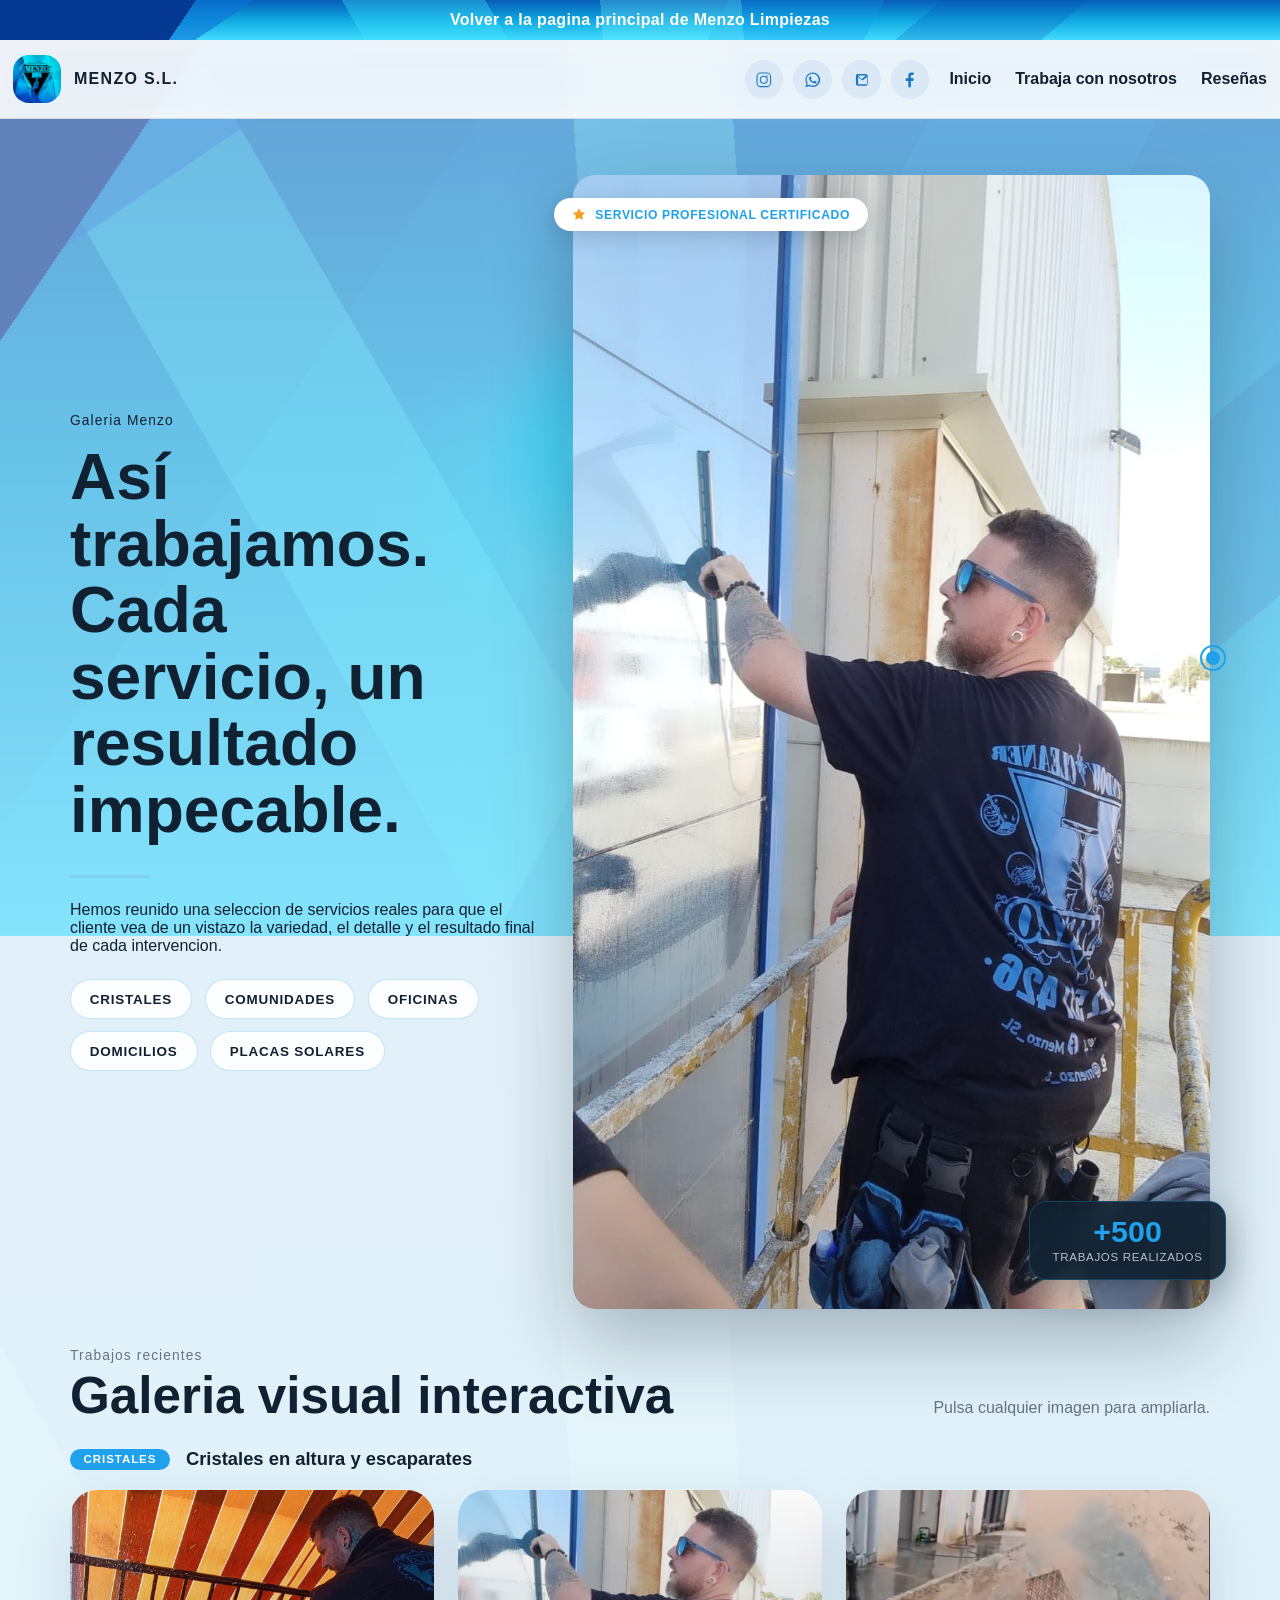
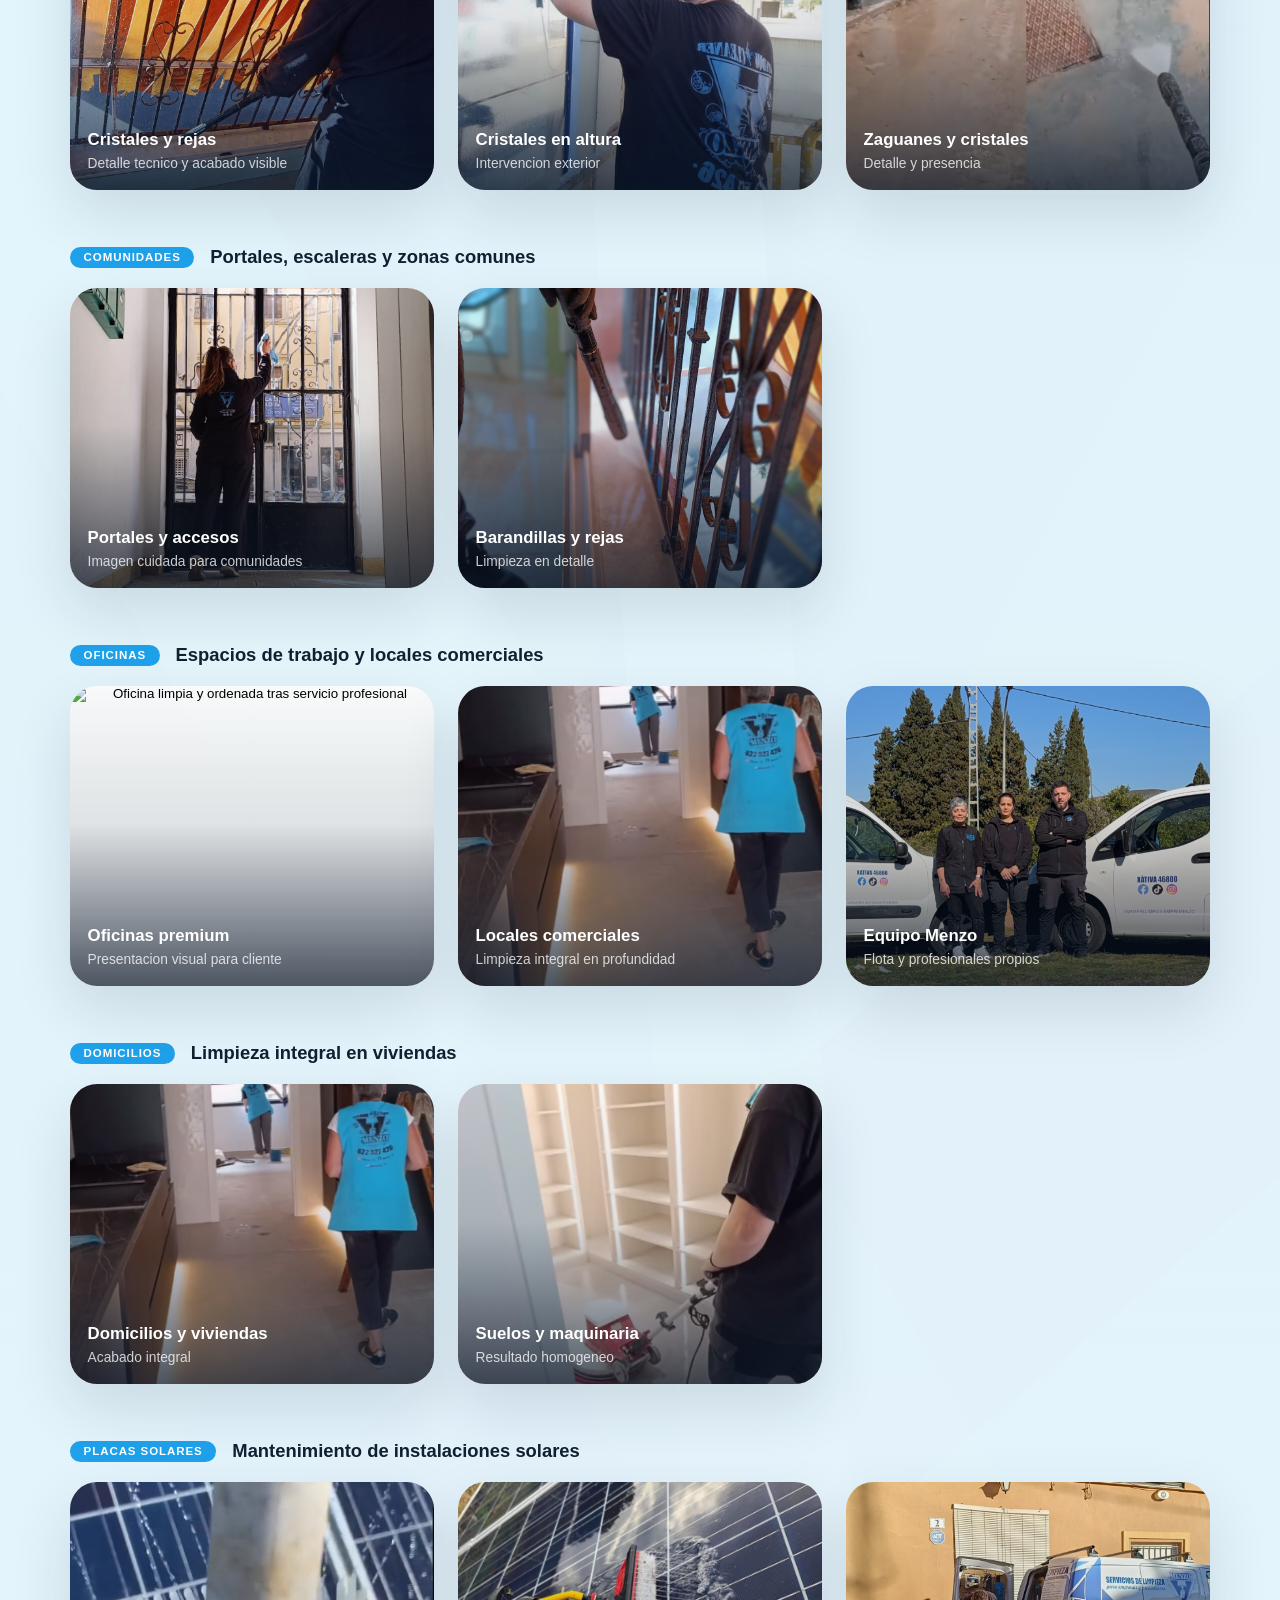
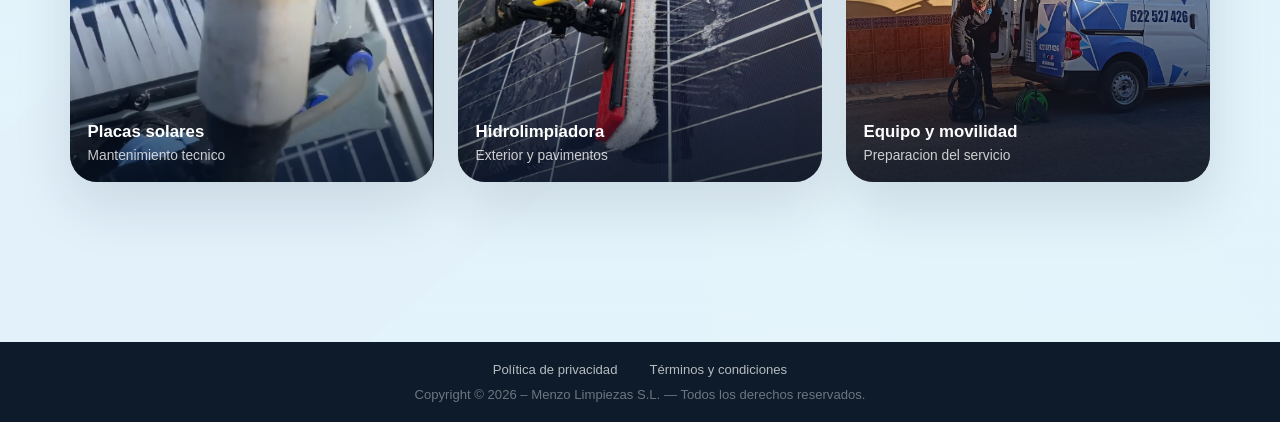
==== commit 6c95aaea: "Actualizar año de copyright a 2026 Co-Authored-By: Claude Sonnet 4.6 <noreply@anthropic.com>" ====
--- a/multimedia-menzo.html
+++ b/multimedia-menzo.html
@@ -252,7 +252,7 @@
           <a href="terminos-y-condiciones.html">Términos y condiciones</a>
         </div>
         <p class="footer-legal-copy">
-          Copyright &copy; 2025 &ndash; Menzo Limpiezas S.L. &mdash; Todos los derechos reservados.
+          Copyright &copy; 2026 &ndash; Menzo Limpiezas S.L. &mdash; Todos los derechos reservados.
         </p>
       </div>
     </footer>
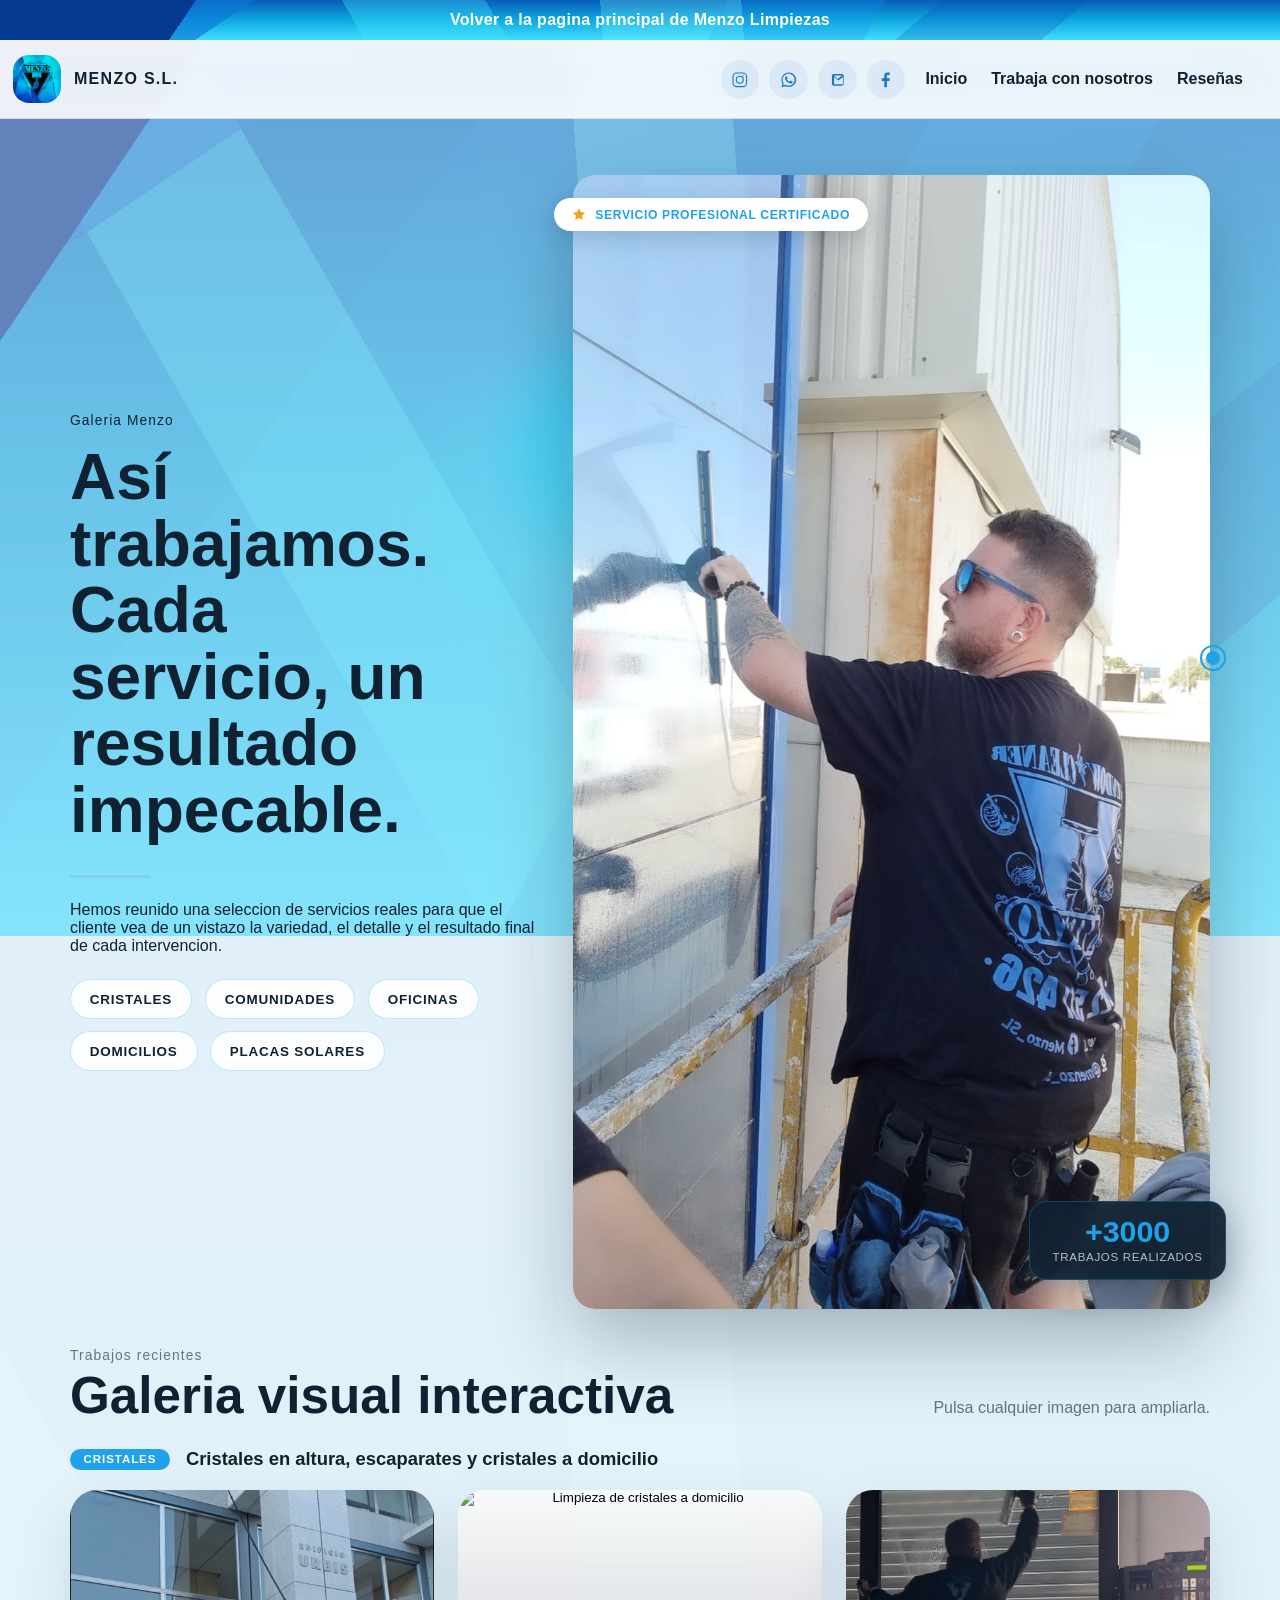
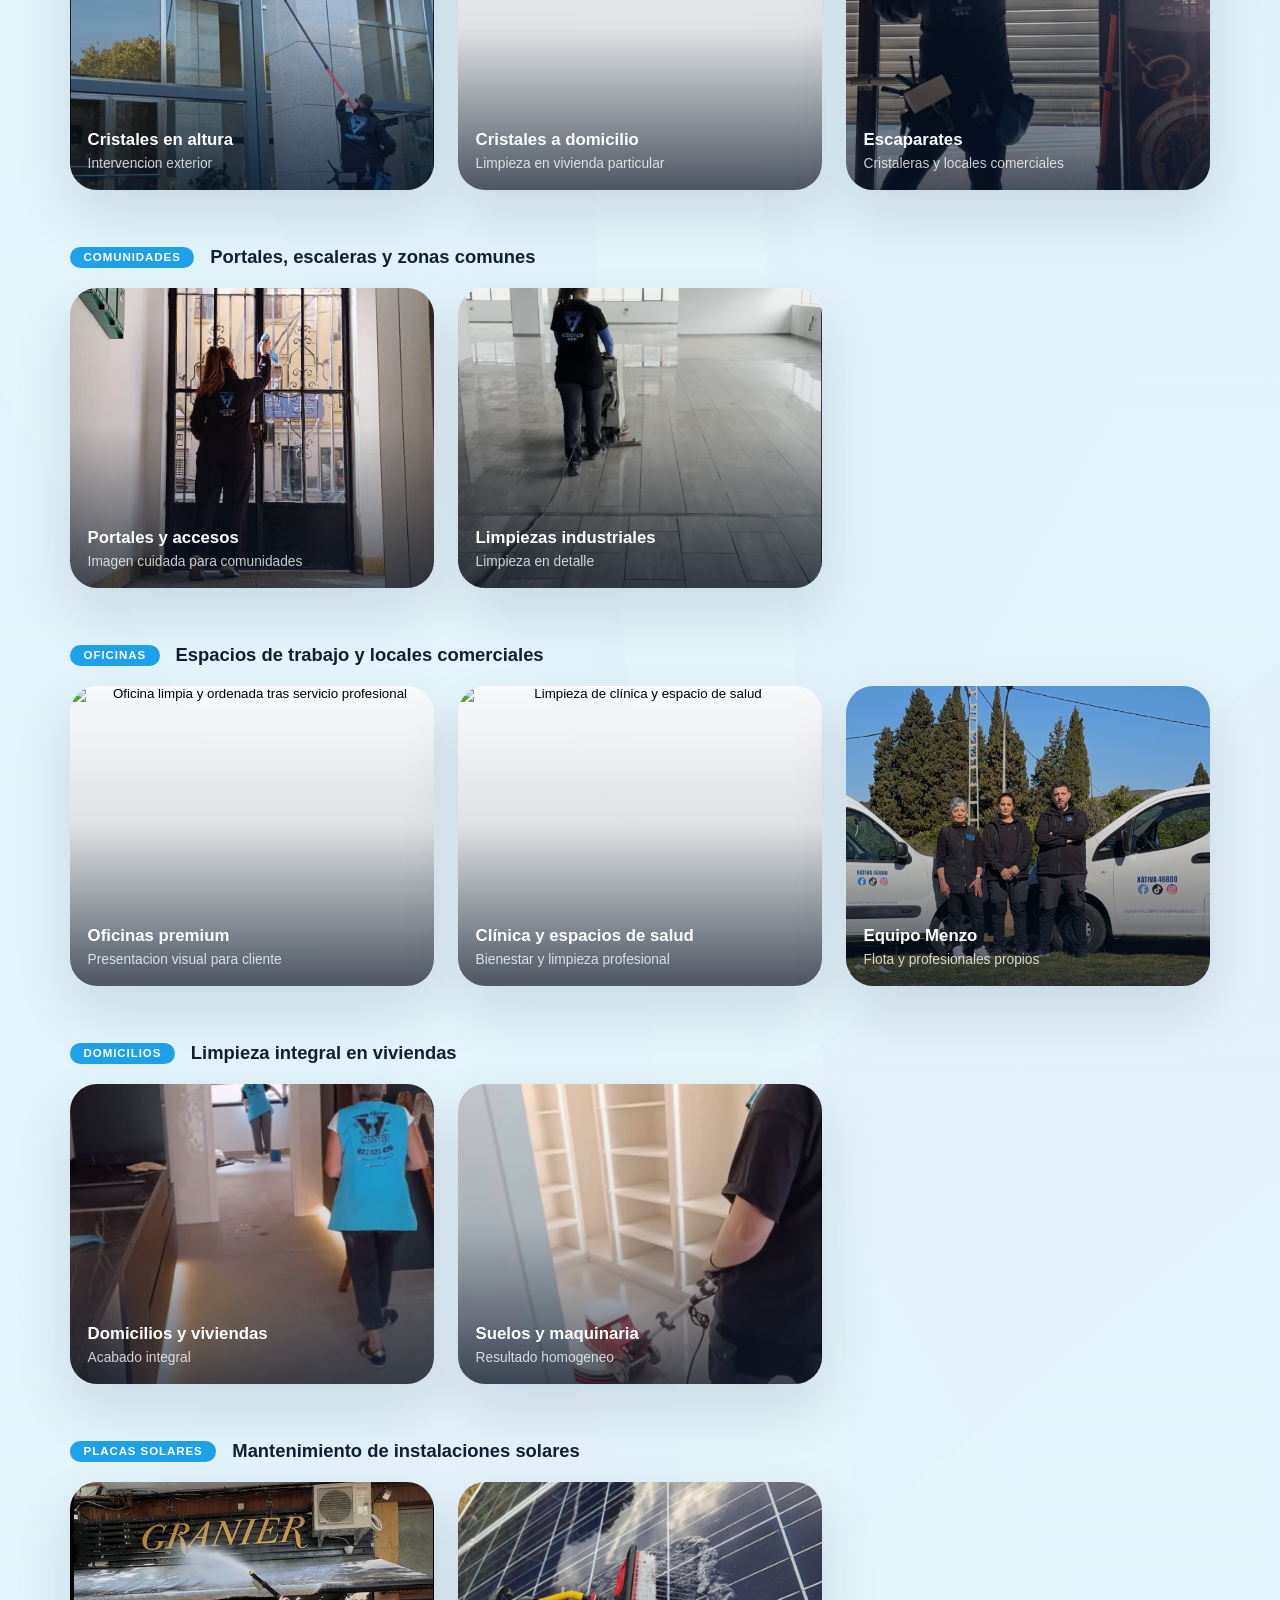
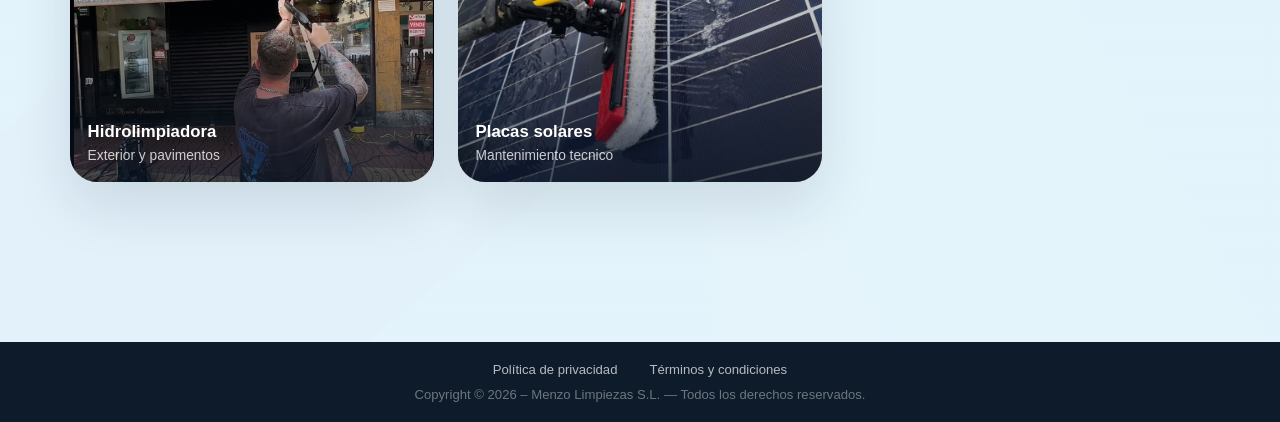
==== commit 0e925eb4: "Actualizar galería multimedia y mejoras generales - Reorganizar y sustituir fotos en sección cristal" ====
--- a/multimedia-menzo.html
+++ b/multimedia-menzo.html
@@ -104,28 +104,29 @@
           <div class="media-section-block" id="sec-cristales">
             <div class="media-section-label">
               <span class="media-section-pill">Cristales</span>
-              <h3>Cristales en altura y escaparates</h3>
-            </div>
-            <div class="media-gallery-grid media-gallery-grid-rich">
-              <button class="media-shot media-shot" type="button" data-media-src="images/gallery-window-pressure.jpg" data-media-title="Cristales y rejas" data-media-copy="Limpieza tecnica de ventana, cristal y reja con agua a presion.">
-                <img src="images/gallery-window-pressure.jpg" alt="Limpieza de cristal y reja con agua a presion" />
-                <span class="media-shot-overlay">
-                  <strong>Cristales y rejas</strong>
-                  <small>Detalle tecnico y acabado visible</small>
-                </span>
-              </button>
-              <button class="media-shot media-shot" type="button" data-media-src="images/gallery-height-window.jpg" data-media-title="Cristales en altura" data-media-copy="Trabajo en cristal exterior con acceso elevado y limpieza profesional.">
-                <img src="images/gallery-height-window.jpg" alt="Operario limpiando cristal exterior en altura" />
+              <h3>Cristales en altura, escaparates y cristales a domicilio</h3>
+            </div>
+            <div class="media-gallery-grid media-gallery-grid-rich">
+
+              <button class="media-shot media-shot" type="button" data-media-src="images/cristales en altura2.PNG" data-media-title="Cristales en altura" data-media-copy="Trabajo en cristal exterior con acceso elevado y limpieza profesional.">
+                <img src="images/cristales en altura2.PNG" alt="Operario limpiando cristal exterior en altura" />
                 <span class="media-shot-overlay">
                   <strong>Cristales en altura</strong>
                   <small>Intervencion exterior</small>
                 </span>
               </button>
-              <button class="media-shot" type="button" data-media-src="images/gallery-entry-glass.png" data-media-title="Zaguanes y cristales" data-media-copy="Trabajo de mantenimiento en accesos interiores y cristales de paso.">
-                <img src="images/gallery-entry-glass.png" alt="Limpieza de cristal en acceso interior" />
-                <span class="media-shot-overlay">
-                  <strong>Zaguanes y cristales</strong>
-                  <small>Detalle y presencia</small>
+              <button class="media-shot" type="button" data-media-src="images/DOMICILIOS 1.PNG" data-media-title="Cristales a domicilio" data-media-copy="Limpieza de cristales en viviendas particulares con acabado impecable.">
+                <img src="images/DOMICILIOS 1.PNG" alt="Limpieza de cristales a domicilio" />
+                <span class="media-shot-overlay">
+                  <strong>Cristales a domicilio</strong>
+                  <small>Limpieza en vivienda particular</small>
+                </span>
+              </button>
+              <button class="media-shot" type="button" data-media-src="images/esacparates1.png" data-media-title="Escaparates" data-media-copy="Limpieza de escaparates y cristaleras comerciales con acabado impecable.">
+                <img src="images/esacparates1.png" alt="Limpieza de escaparates comerciales" />
+                <span class="media-shot-overlay">
+                  <strong>Escaparates</strong>
+                  <small>Cristaleras y locales comerciales</small>
                 </span>
               </button>
             </div>
@@ -145,10 +146,10 @@
                   <small>Imagen cuidada para comunidades</small>
                 </span>
               </button>
-              <button class="media-shot" type="button" data-media-src="images/hero-detail-pressure.JPG" data-media-title="Barandillas y rejas comunitarias" data-media-copy="Limpieza en detalle de rejas y barandillas en zonas comunes.">
-                <img src="images/hero-detail-pressure.JPG" alt="Limpieza de barandilla en zona comunitaria" />
-                <span class="media-shot-overlay">
-                  <strong>Barandillas y rejas</strong>
+              <button class="media-shot" type="button" data-media-src="images/INDUSTRIAL.PNG" data-media-title="Limpiezas industriales" data-media-copy="Limpieza en detalle de rejas y barandillas en zonas comunes.">
+                <img src="images/INDUSTRIAL.PNG" alt="Limpiezas industriales" />
+                <span class="media-shot-overlay">
+                  <strong>Limpiezas industriales</strong>
                   <small>Limpieza en detalle</small>
                 </span>
               </button>
@@ -169,11 +170,11 @@
                   <small>Presentacion visual para cliente</small>
                 </span>
               </button>
-              <button class="media-shot" type="button" data-media-src="images/hero-floor-cleaning.png" data-media-title="Suelos de local comercial" data-media-copy="Limpieza interior con equipo profesional en cocina y pasillos.">
-                <img src="images/hero-floor-cleaning.png" alt="Equipo limpiando interior de local" />
-                <span class="media-shot-overlay">
-                  <strong>Locales comerciales</strong>
-                  <small>Limpieza integral en profundidad</small>
+              <button class="media-shot" type="button" data-media-src="images/clinicas2.PNG" data-media-title="Clínica y espacios de salud" data-media-copy="Limpieza profesional en clinicas y espacios de bienestar.">
+                <img src="images/clinicas2.PNG" alt="Limpieza de clínica y espacio de salud" />
+                <span class="media-shot-overlay">
+                  <strong>Clínica y espacios de salud</strong>
+                  <small>Bienestar y limpieza profesional</small>
                 </span>
               </button>
               <button class="media-shot" type="button" data-media-src="images/hero-furgonetas.jpg.jpeg" data-media-title="Equipo Menzo" data-media-copy="Nuestro equipo profesional con flota propia lista para cualquier servicio.">
@@ -217,25 +218,19 @@
               <h3>Mantenimiento de instalaciones solares</h3>
             </div>
             <div class="media-gallery-grid media-gallery-grid-rich">
-              <button class="media-shot media-shot" type="button" data-media-src="images/gallery-solar-cleaning.png" data-media-title="Placas solares" data-media-copy="Limpieza tecnica para conservar rendimiento y presencia.">
-                <img src="images/gallery-solar-cleaning.png" alt="Limpieza de placas solares con cepillo y agua" />
+              <button class="media-shot media-shot" type="button" data-media-src="images/hidrolimpiadora2.PNG" data-media-title="Hidrolimpiadora" data-media-copy="Limpieza exterior de superficies y muros con presion controlada.">
+                <img src="images/hidrolimpiadora2.PNG" alt="Limpieza exterior con hidrolimpiadora" />
+                <span class="media-shot-overlay">
+                  <strong>Hidrolimpiadora</strong>
+                  <small>Exterior y pavimentos</small>
+                </span>
+              </button>
+
+              <button class="media-shot" type="button" data-media-src="images/gallery-pressure-washing.png" data-media-title="Limpieza a presión" data-media-copy="Limpieza exterior de superficies y muros con presion controlada.">
+                <img src="images/gallery-pressure-washing.png" alt="Limpieza a presión exterior" />
                 <span class="media-shot-overlay">
                   <strong>Placas solares</strong>
                   <small>Mantenimiento tecnico</small>
-                </span>
-              </button>
-              <button class="media-shot" type="button" data-media-src="images/gallery-pressure-washing.png" data-media-title="Hidrolimpiadora" data-media-copy="Limpieza exterior de superficies y muros con presion controlada.">
-                <img src="images/gallery-pressure-washing.png" alt="Limpieza exterior con hidrolimpiadora" />
-                <span class="media-shot-overlay">
-                  <strong>Hidrolimpiadora</strong>
-                  <small>Exterior y pavimentos</small>
-                </span>
-              </button>
-              <button class="media-shot" type="button" data-media-src="images/gallery-team-van.jpg" data-media-title="Equipo y movilidad" data-media-copy="Preparacion de maquinaria y desplazamiento para cada servicio.">
-                <img src="images/gallery-team-van.jpg" alt="Equipo de Menzo junto a la furgoneta de servicio" />
-                <span class="media-shot-overlay">
-                  <strong>Equipo y movilidad</strong>
-                  <small>Preparacion del servicio</small>
                 </span>
               </button>
             </div>
@@ -291,7 +286,7 @@
       // Count-up animation
       const heroCount = document.getElementById("heroCount");
       if (heroCount) {
-        const target = 500;
+        const target = 3000;
         const duration = 1800;
         const start = performance.now();
         const observer = new IntersectionObserver((entries) => {
--- a/styles.css
+++ b/styles.css
@@ -114,9 +114,9 @@
 
 .header-bar {
   min-height: 78px;
-  display: flex;
-  align-items: center;
-  justify-content: space-between;
+  display: grid;
+  grid-template-columns: auto 1fr auto;
+  align-items: center;
   gap: 1.5rem;
   padding-inline: 0.65rem;
 }
@@ -125,8 +125,6 @@
   display: flex;
   align-items: center;
   gap: 1.25rem;
-  flex-wrap: wrap;
-  margin-left: auto;
   justify-content: flex-end;
 }
 
@@ -153,7 +151,7 @@
 
 .site-nav {
   display: flex;
-  justify-content: flex-end;
+  justify-content: center;
   align-items: center;
   gap: 1.5rem;
   flex-wrap: wrap;
@@ -475,9 +473,9 @@
 
 .google-reviews-copy h2 {
   margin: 0;
-  font-size: clamp(2.5rem, 5.6vw, 4.8rem);
-  line-height: 1.04;
-  max-width: 10ch;
+  font-size: clamp(1rem, 1.6vw, 1.4rem);
+  line-height: 1.2;
+  max-width: 22ch;
 }
 
 .google-reviews-copy p:not(.quote-kicker) {
@@ -2275,15 +2273,15 @@
 .modal-panel {
   position: relative;
   background: #fff;
-  border-radius: 20px;
-  box-shadow: 0 24px 80px rgba(10, 22, 40, 0.22);
-  max-width: 860px;
+  border-radius: 24px;
+  box-shadow: 0 32px 100px rgba(10, 22, 40, 0.28);
+  max-width: 780px;
   width: 100%;
-  max-height: 90vh;
+  max-height: 92vh;
   overflow-y: auto;
-  padding: 3rem;
-  transform: translateY(24px) scale(0.97);
-  transition: transform 0.28s ease;
+  overflow-x: hidden;
+  transform: translateY(28px) scale(0.96);
+  transition: transform 0.32s cubic-bezier(0.22, 1, 0.36, 1);
 }
 
 .modal-overlay.is-open .modal-panel {
@@ -2292,115 +2290,167 @@
 
 .modal-close {
   position: absolute;
-  top: 1.2rem;
-  right: 1.4rem;
-  background: none;
-  border: none;
-  font-size: 1.8rem;
+  top: 1rem;
+  right: 1.2rem;
+  z-index: 10;
+  background: rgba(255,255,255,0.18);
+  border: 1.5px solid rgba(255,255,255,0.35);
+  border-radius: 50%;
+  width: 36px;
+  height: 36px;
+  display: flex;
+  align-items: center;
+  justify-content: center;
+  font-size: 1.3rem;
   line-height: 1;
   cursor: pointer;
-  color: var(--text);
-  opacity: 0.45;
-  transition: opacity 0.2s;
+  color: #fff;
+  transition: background 0.2s;
+  backdrop-filter: blur(6px);
 }
 
 .modal-close:hover {
-  opacity: 1;
+  background: rgba(255,255,255,0.32);
+}
+
+.modal-header-band {
+  display: flex;
+  align-items: center;
+  gap: 1.5rem;
+  padding: 2.2rem 2.4rem;
+  background: var(--menzo-geo-bg);
+  border-radius: 24px 24px 0 0;
+}
+
+.modal-logo {
+  width: 80px;
+  height: 80px;
+  border-radius: 16px;
+  object-fit: cover;
+  flex-shrink: 0;
+  box-shadow: 0 8px 24px rgba(0,0,0,0.25);
+  border: 2px solid rgba(255,255,255,0.3);
+}
+
+.modal-header-copy {
+  display: flex;
+  flex-direction: column;
+  gap: 0.25rem;
+}
+
+.modal-kicker {
+  font-size: 0.72rem;
+  font-weight: 700;
+  letter-spacing: 0.16em;
+  text-transform: uppercase;
+  color: rgba(255,255,255,0.75);
+  margin: 0;
+}
+
+.modal-header-copy h2 {
+  font-size: 1.9rem;
+  font-weight: 800;
+  color: #fff;
+  margin: 0;
+  letter-spacing: -0.01em;
+  text-shadow: 0 2px 12px rgba(0,0,0,0.2);
 }
 
 .modal-body {
-  display: grid;
-  grid-template-columns: 180px 1fr;
-  gap: 2.5rem;
-  align-items: start;
-}
-
-.modal-logo-col {
-  display: flex;
-  align-items: flex-start;
-  justify-content: center;
-  padding-top: 0.5rem;
-}
-
-.modal-logo {
-  width: 150px;
-  height: auto;
-  border-radius: 12px;
-  object-fit: contain;
-}
-
-.modal-kicker {
-  font-size: 0.78rem;
+  padding: 2rem 2.4rem 2.4rem;
+}
+
+.modal-points {
+  list-style: none;
+  margin: 0;
+  padding: 0;
+  display: flex;
+  flex-direction: column;
+  gap: 0;
+}
+
+.modal-points li {
+  display: flex;
+  gap: 1rem;
+  padding: 1.1rem 0;
+  border-bottom: 1px solid rgba(18,34,52,0.07);
+}
+
+.modal-points li:last-child {
+  border-bottom: none;
+}
+
+.modal-point-icon {
+  flex-shrink: 0;
+  font-size: 0.6rem;
+  color: var(--primary);
+  margin-top: 0.55rem;
+  opacity: 0.7;
+}
+
+.modal-points p {
+  margin: 0;
+  color: #3d4f63;
+  font-size: 0.95rem;
+  line-height: 1.72;
+}
+
+.modal-points p strong {
+  color: var(--primary-dark);
   font-weight: 700;
-  letter-spacing: 0.12em;
-  text-transform: uppercase;
-  color: var(--accent);
-  margin-bottom: 0.5rem;
-}
-
-.modal-text-col h2 {
-  font-size: 2rem;
-  font-weight: 800;
-  color: var(--text);
-  margin: 0 0 0.8rem;
-}
-
-.modal-divider {
-  width: 48px;
-  height: 3px;
-  background: var(--accent);
-  border-radius: 2px;
-  margin-bottom: 1.2rem;
-}
-
-.modal-text-col p {
-  color: #4a5568;
-  font-size: 0.97rem;
-  line-height: 1.7;
-  margin-bottom: 0.9rem;
 }
 
 .modal-contact-row {
   display: flex;
-  gap: 1rem;
-  margin-top: 1.6rem;
+  gap: 0.85rem;
+  margin-top: 1.8rem;
   flex-wrap: wrap;
 }
 
 .modal-cta {
   display: inline-flex;
   align-items: center;
-  padding: 0.65rem 1.5rem;
+  gap: 0.5rem;
+  padding: 0.7rem 1.6rem;
   border-radius: 50px;
-  font-size: 0.9rem;
-  font-weight: 600;
+  font-size: 0.88rem;
+  font-weight: 700;
   text-decoration: none;
-  background: var(--accent);
+  background: linear-gradient(135deg, var(--primary) 0%, var(--primary-dark) 100%);
   color: #fff;
-  transition: opacity 0.2s;
+  box-shadow: 0 4px 16px rgba(28,119,195,0.35);
+  transition: box-shadow 0.2s, transform 0.2s;
+  border: none;
 }
 
 .modal-cta:hover {
-  opacity: 0.85;
+  box-shadow: 0 6px 22px rgba(28,119,195,0.5);
+  transform: translateY(-1px);
 }
 
 .modal-cta--outline {
   background: transparent;
-  border: 2px solid var(--accent);
-  color: var(--accent);
+  border: 2px solid var(--primary);
+  color: var(--primary);
+  box-shadow: none;
+}
+
+.modal-cta--outline:hover {
+  background: rgba(28,119,195,0.06);
+  box-shadow: none;
 }
 
 @media (max-width: 640px) {
+  .modal-header-band {
+    padding: 1.6rem;
+  }
+
+  .modal-header-copy h2 {
+    font-size: 1.4rem;
+  }
+
   .modal-body {
-    grid-template-columns: 1fr;
-  }
-
-  .modal-logo-col {
-    justify-content: flex-start;
-  }
-
-  .modal-panel {
-    padding: 2rem 1.5rem;
+    padding: 1.4rem 1.4rem 1.8rem;
   }
 }
 
@@ -2437,7 +2487,7 @@
 .partners-track {
   display: flex;
   align-items: center;
-  gap: 3rem;
+  gap: 0;
   width: max-content;
   padding: 0 1.5rem;
   animation: marqueeSlide 38s linear infinite;
@@ -2448,16 +2498,16 @@
   align-items: center;
   justify-content: center;
   flex-shrink: 0;
+  width: 160px;
   height: 60px;
+  padding: 0 20px;
   overflow: hidden;
 }
 
 .partner-item img {
   display: block;
-  height: 52px;
-  max-height: 52px;
-  width: auto;
-  max-width: 160px;
+  width: 100%;
+  height: 100%;
   object-fit: contain;
   filter: grayscale(1) opacity(0.55);
   transition: filter 0.3s ease;
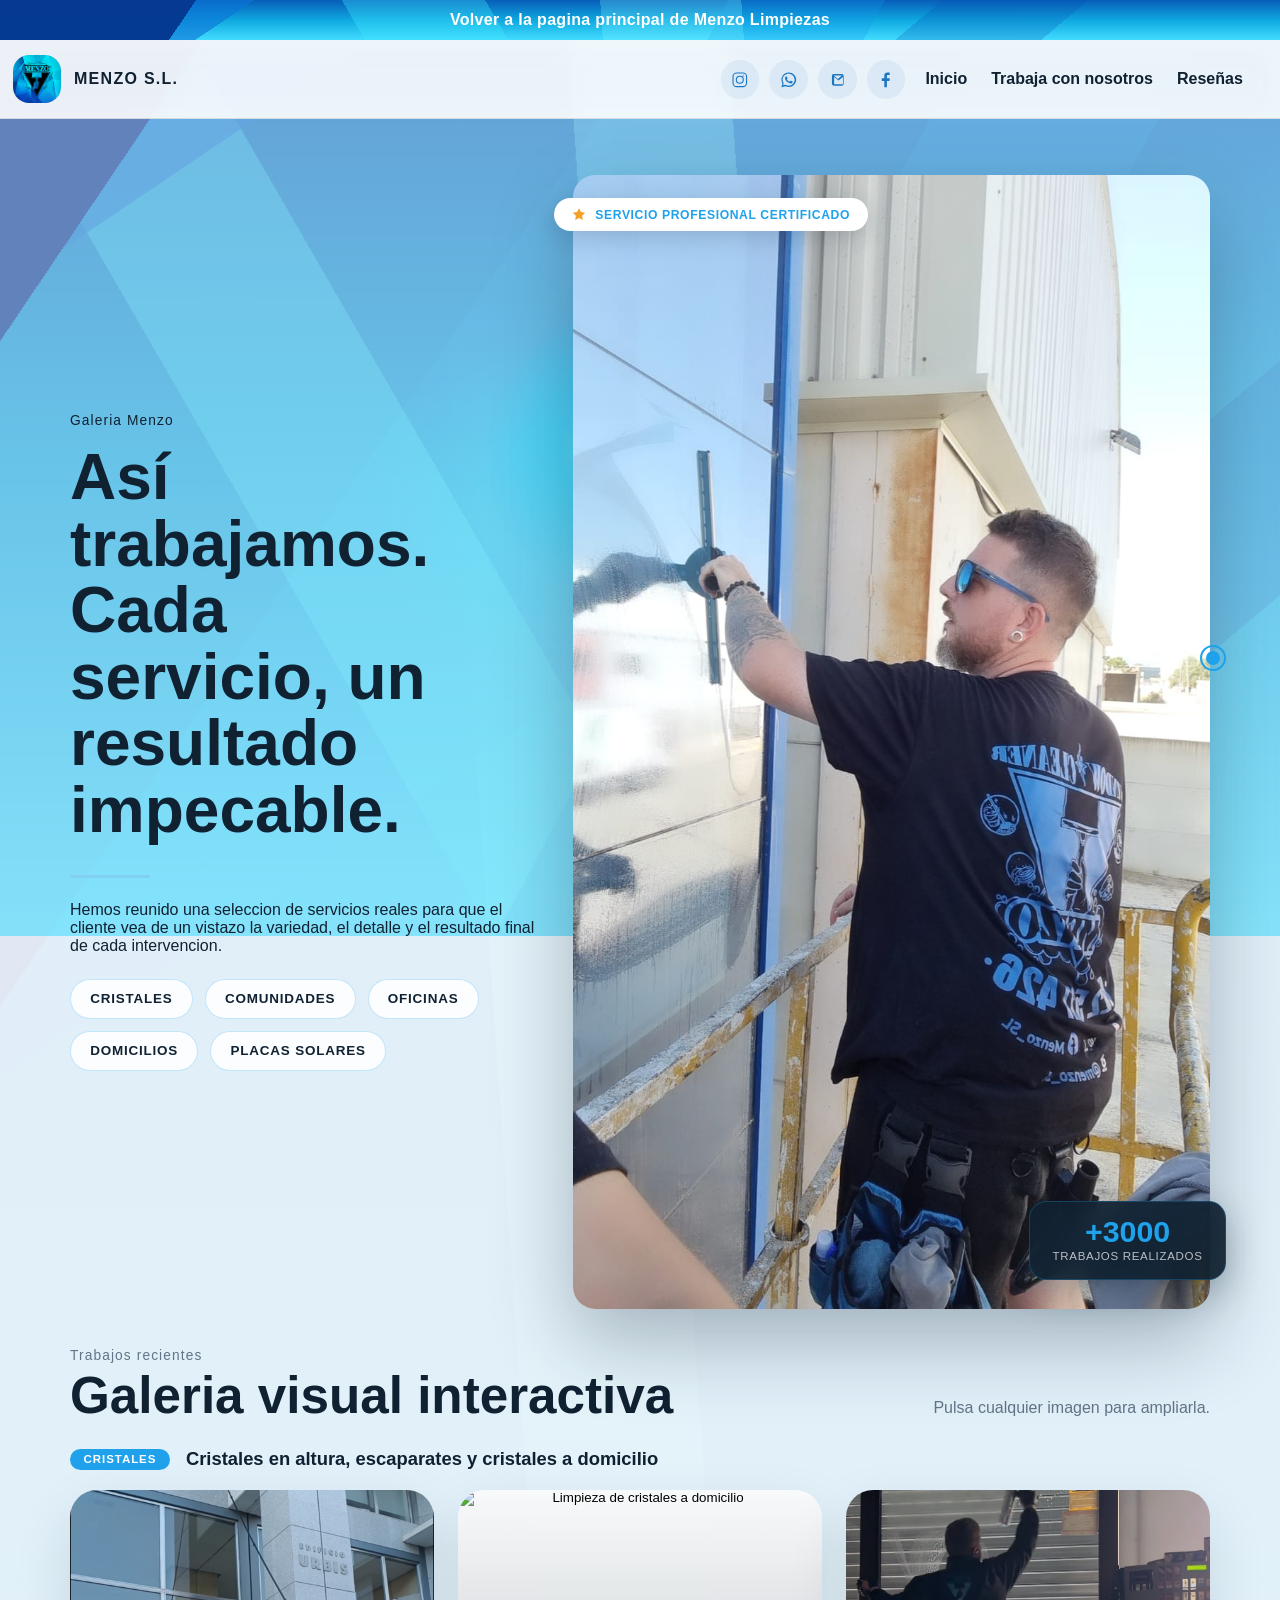
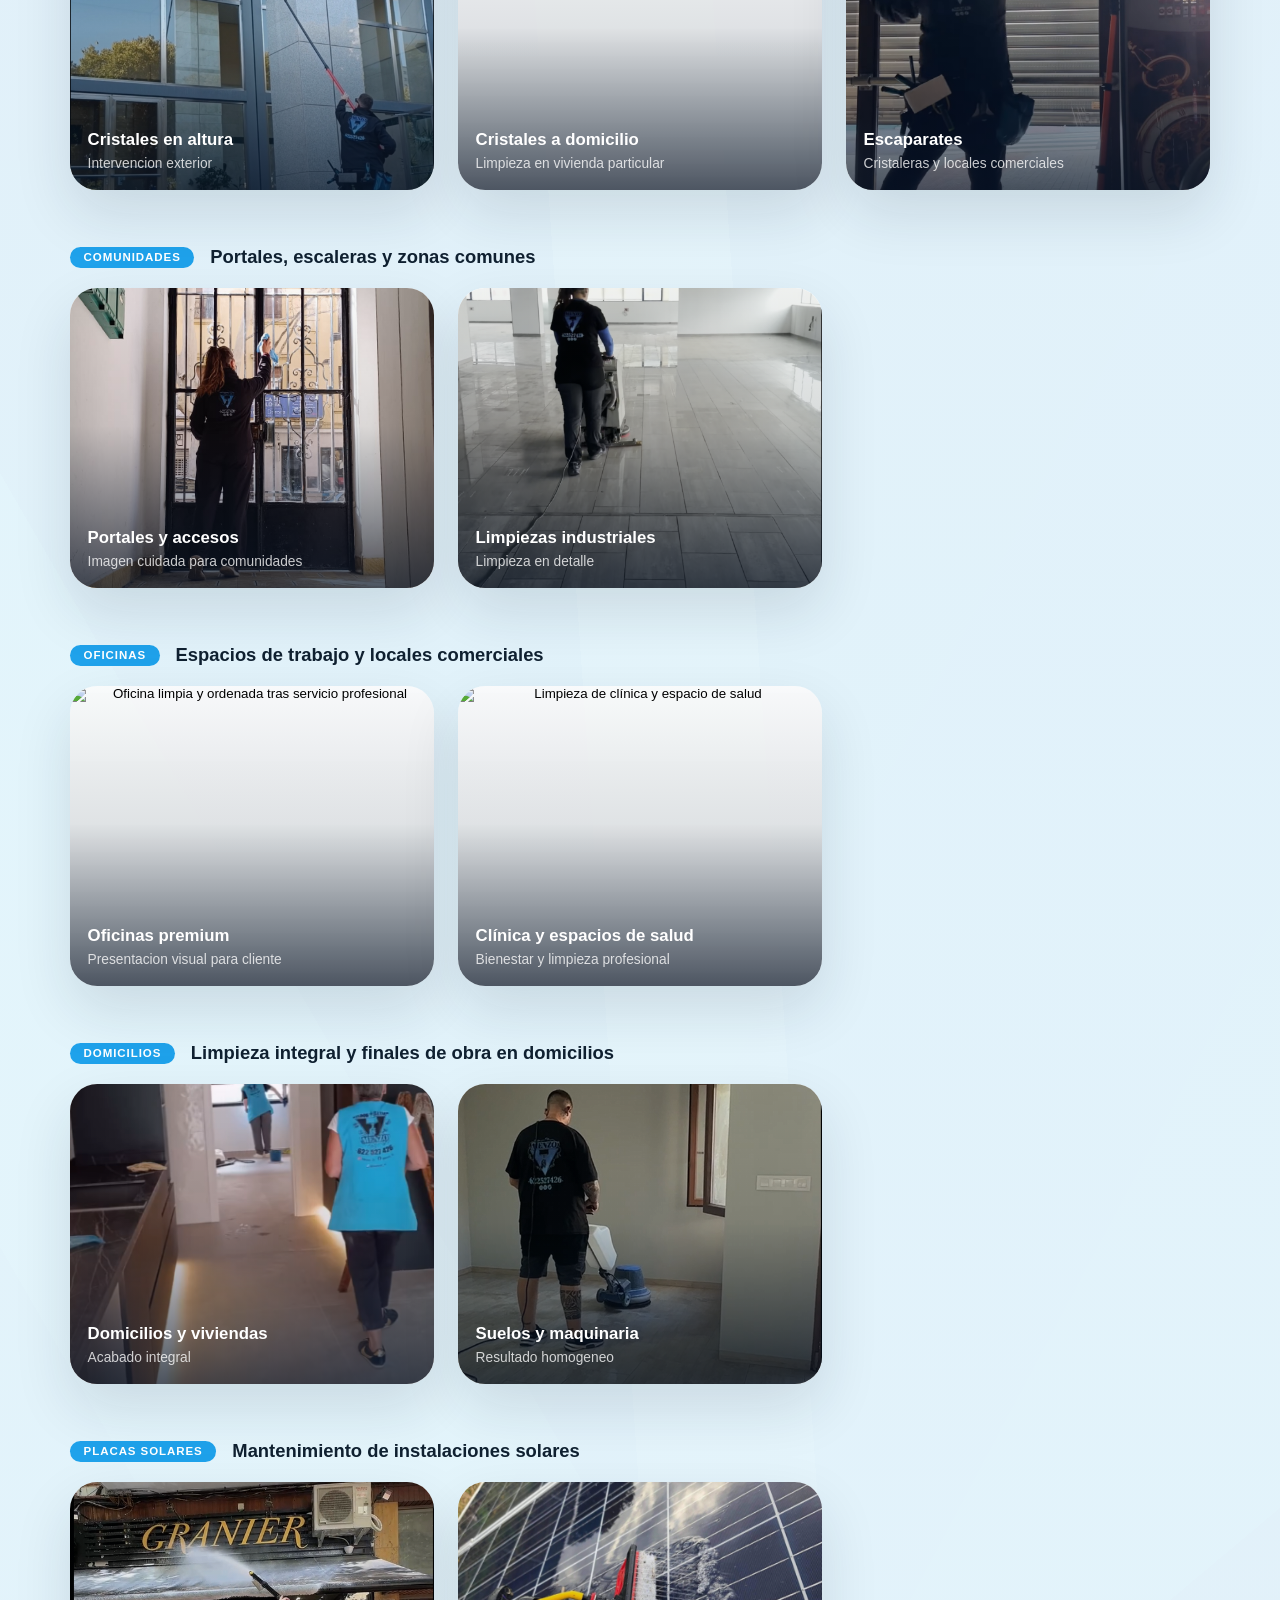
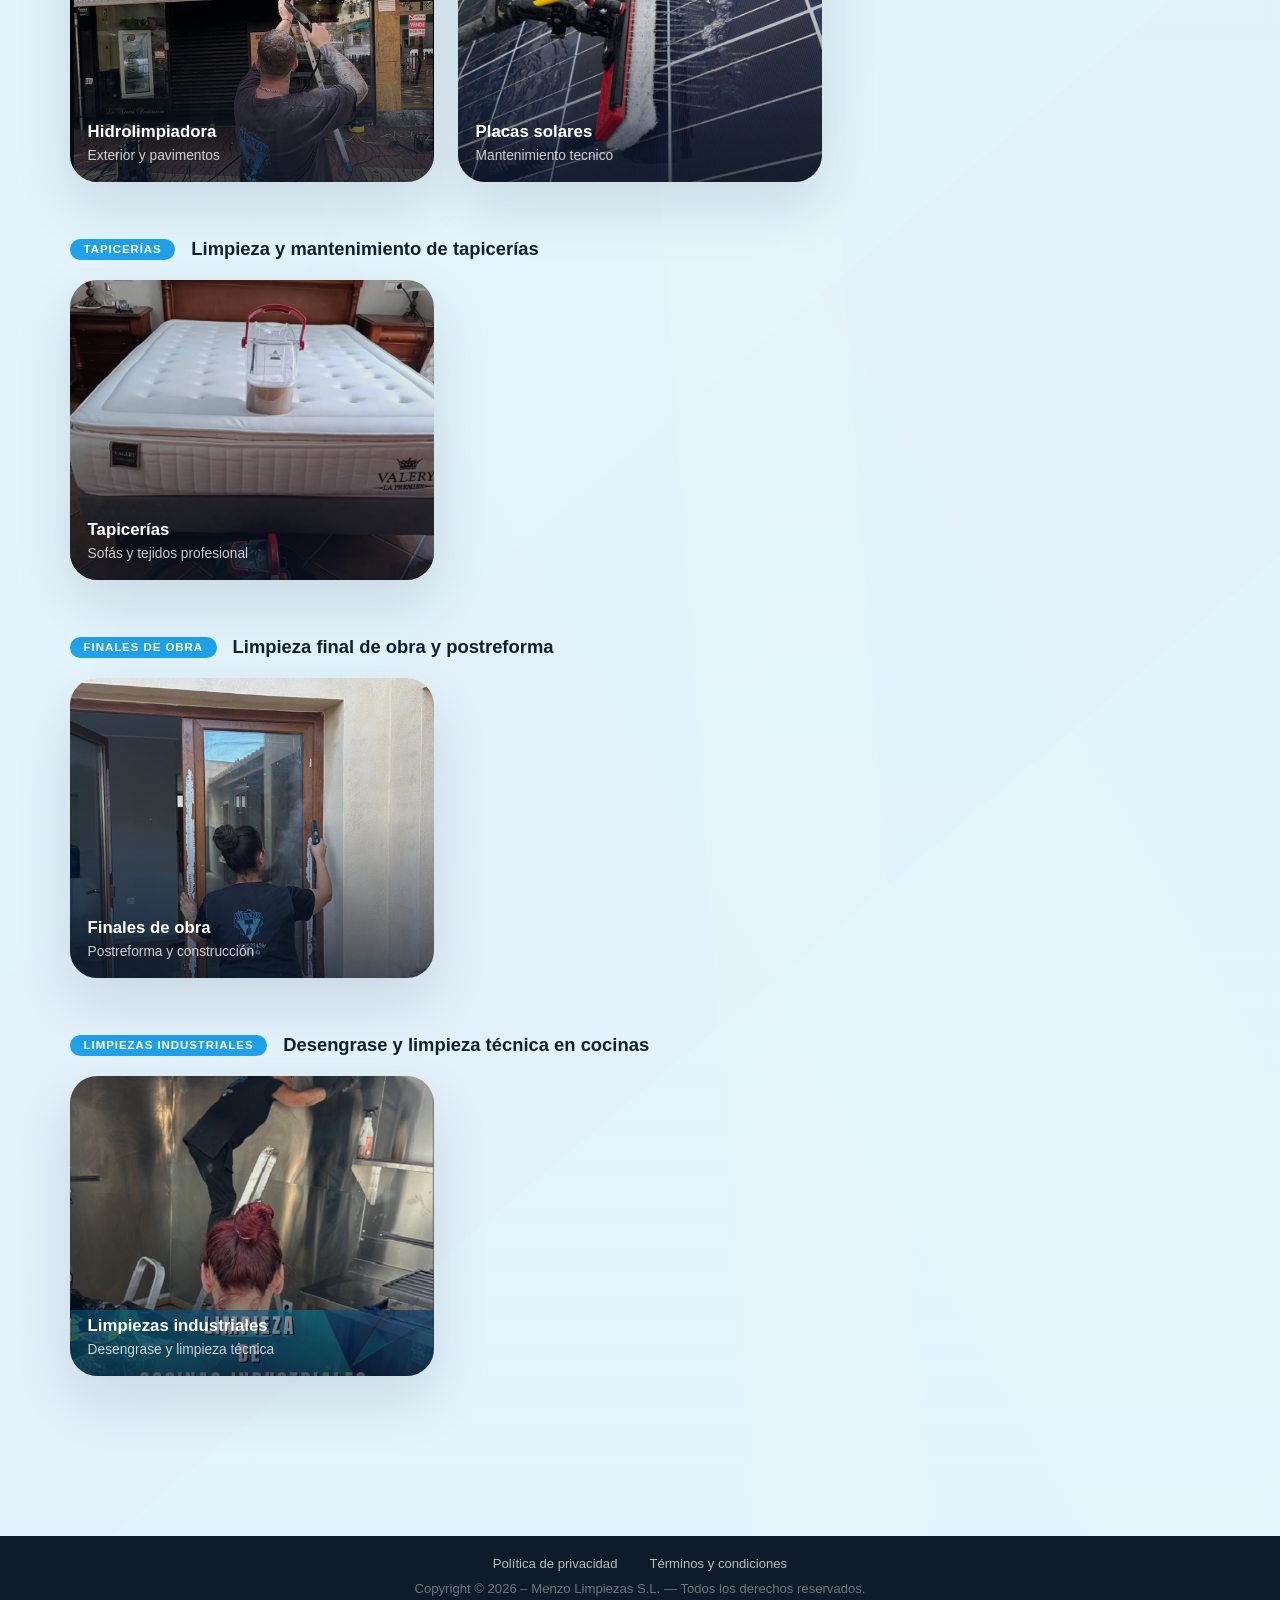
==== commit 7762e018: "Añadir y actualizar secciones galería multimedia - Añadir apartados: Tapicerías, Finales de obra, Li" ====
--- a/multimedia-menzo.html
+++ b/multimedia-menzo.html
@@ -177,13 +177,6 @@
                   <small>Bienestar y limpieza profesional</small>
                 </span>
               </button>
-              <button class="media-shot" type="button" data-media-src="images/hero-furgonetas.jpg.jpeg" data-media-title="Equipo Menzo" data-media-copy="Nuestro equipo profesional con flota propia lista para cualquier servicio.">
-                <img src="images/hero-furgonetas.jpg.jpeg" alt="Equipo Menzo con sus dos furgonetas" />
-                <span class="media-shot-overlay">
-                  <strong>Equipo Menzo</strong>
-                  <small>Flota y profesionales propios</small>
-                </span>
-              </button>
             </div>
           </div>
 
@@ -191,7 +184,7 @@
           <div class="media-section-block" id="sec-domicilios">
             <div class="media-section-label">
               <span class="media-section-pill">Domicilios</span>
-              <h3>Limpieza integral en viviendas</h3>
+              <h3>Limpieza integral y finales de obra en domicilios</h3>
             </div>
             <div class="media-gallery-grid media-gallery-grid-rich">
               <button class="media-shot media-shot" type="button" data-media-src="images/gallery-home-cleaning.png" data-media-title="Domicilios y viviendas" data-media-copy="Limpieza interior de vivienda con equipos y detalle en cada estancia.">
@@ -201,8 +194,8 @@
                   <small>Acabado integral</small>
                 </span>
               </button>
-              <button class="media-shot media-shot" type="button" data-media-src="images/gallery-floor-machine.png" data-media-title="Suelos y maquinaria" data-media-copy="Limpieza mecanizada de suelos para recuperar brillo y uniformidad.">
-                <img src="images/gallery-floor-machine.png" alt="Limpieza de suelos con maquinaria profesional" />
+              <button class="media-shot media-shot" type="button" data-media-src="images/SUELOSYMAQUINARIA.PNG" data-media-title="Suelos y maquinaria" data-media-copy="Limpieza mecanizada de suelos para recuperar brillo y uniformidad.">
+                <img src="images/SUELOSYMAQUINARIA.PNG" alt="Limpieza de suelos con maquinaria profesional" />
                 <span class="media-shot-overlay">
                   <strong>Suelos y maquinaria</strong>
                   <small>Resultado homogeneo</small>
@@ -231,6 +224,57 @@
                 <span class="media-shot-overlay">
                   <strong>Placas solares</strong>
                   <small>Mantenimiento tecnico</small>
+                </span>
+              </button>
+            </div>
+          </div>
+
+          <!-- TAPICERIAS -->
+          <div class="media-section-block" id="sec-tapicerias">
+            <div class="media-section-label">
+              <span class="media-section-pill">Tapicerías</span>
+              <h3>Limpieza y mantenimiento de tapicerías</h3>
+            </div>
+            <div class="media-gallery-grid media-gallery-grid-rich">
+              <button class="media-shot" type="button" data-media-src="images/tapicerias.png" data-media-title="Tapicerías" data-media-copy="Limpieza profesional de tapizados, sofás y tejidos con resultados visibles.">
+                <img src="images/tapicerias.png" alt="Limpieza de tapicerías" />
+                <span class="media-shot-overlay">
+                  <strong>Tapicerías</strong>
+                  <small>Sofás y tejidos profesional</small>
+                </span>
+              </button>
+            </div>
+          </div>
+
+          <!-- FINALES DE OBRA -->
+          <div class="media-section-block" id="sec-finales-obra">
+            <div class="media-section-label">
+              <span class="media-section-pill">Finales de obra</span>
+              <h3>Limpieza final de obra y postreforma</h3>
+            </div>
+            <div class="media-gallery-grid media-gallery-grid-rich">
+              <button class="media-shot" type="button" data-media-src="images/finales de obra.PNG" data-media-title="Final de obra" data-media-copy="Eliminación de polvo, restos y suciedad tras obra o reforma.">
+                <img src="images/finales de obra.PNG" alt="Limpieza final de obra" />
+                <span class="media-shot-overlay">
+                  <strong>Finales de obra</strong>
+                  <small>Postreforma y construcción</small>
+                </span>
+              </button>
+            </div>
+          </div>
+
+          <!-- COCINAS INDUSTRIALES -->
+          <div class="media-section-block" id="sec-cocinas">
+            <div class="media-section-label">
+              <span class="media-section-pill">Limpiezas industriales</span>
+              <h3>Desengrase y limpieza técnica en cocinas</h3>
+            </div>
+            <div class="media-gallery-grid media-gallery-grid-rich">
+              <button class="media-shot" type="button" data-media-src="images/LIMPIEZA COCINAS INDUSTRIALES 4.png" data-media-title="Limpiezas industriales" data-media-copy="Desengrasado profundo y limpieza técnica en cocinas de alto uso.">
+                <img src="images/LIMPIEZA COCINAS INDUSTRIALES 4.png" alt="Limpieza de cocina industrial" />
+                <span class="media-shot-overlay">
+                  <strong>Limpiezas industriales</strong>
+                  <small>Desengrase y limpieza técnica</small>
                 </span>
               </button>
             </div>
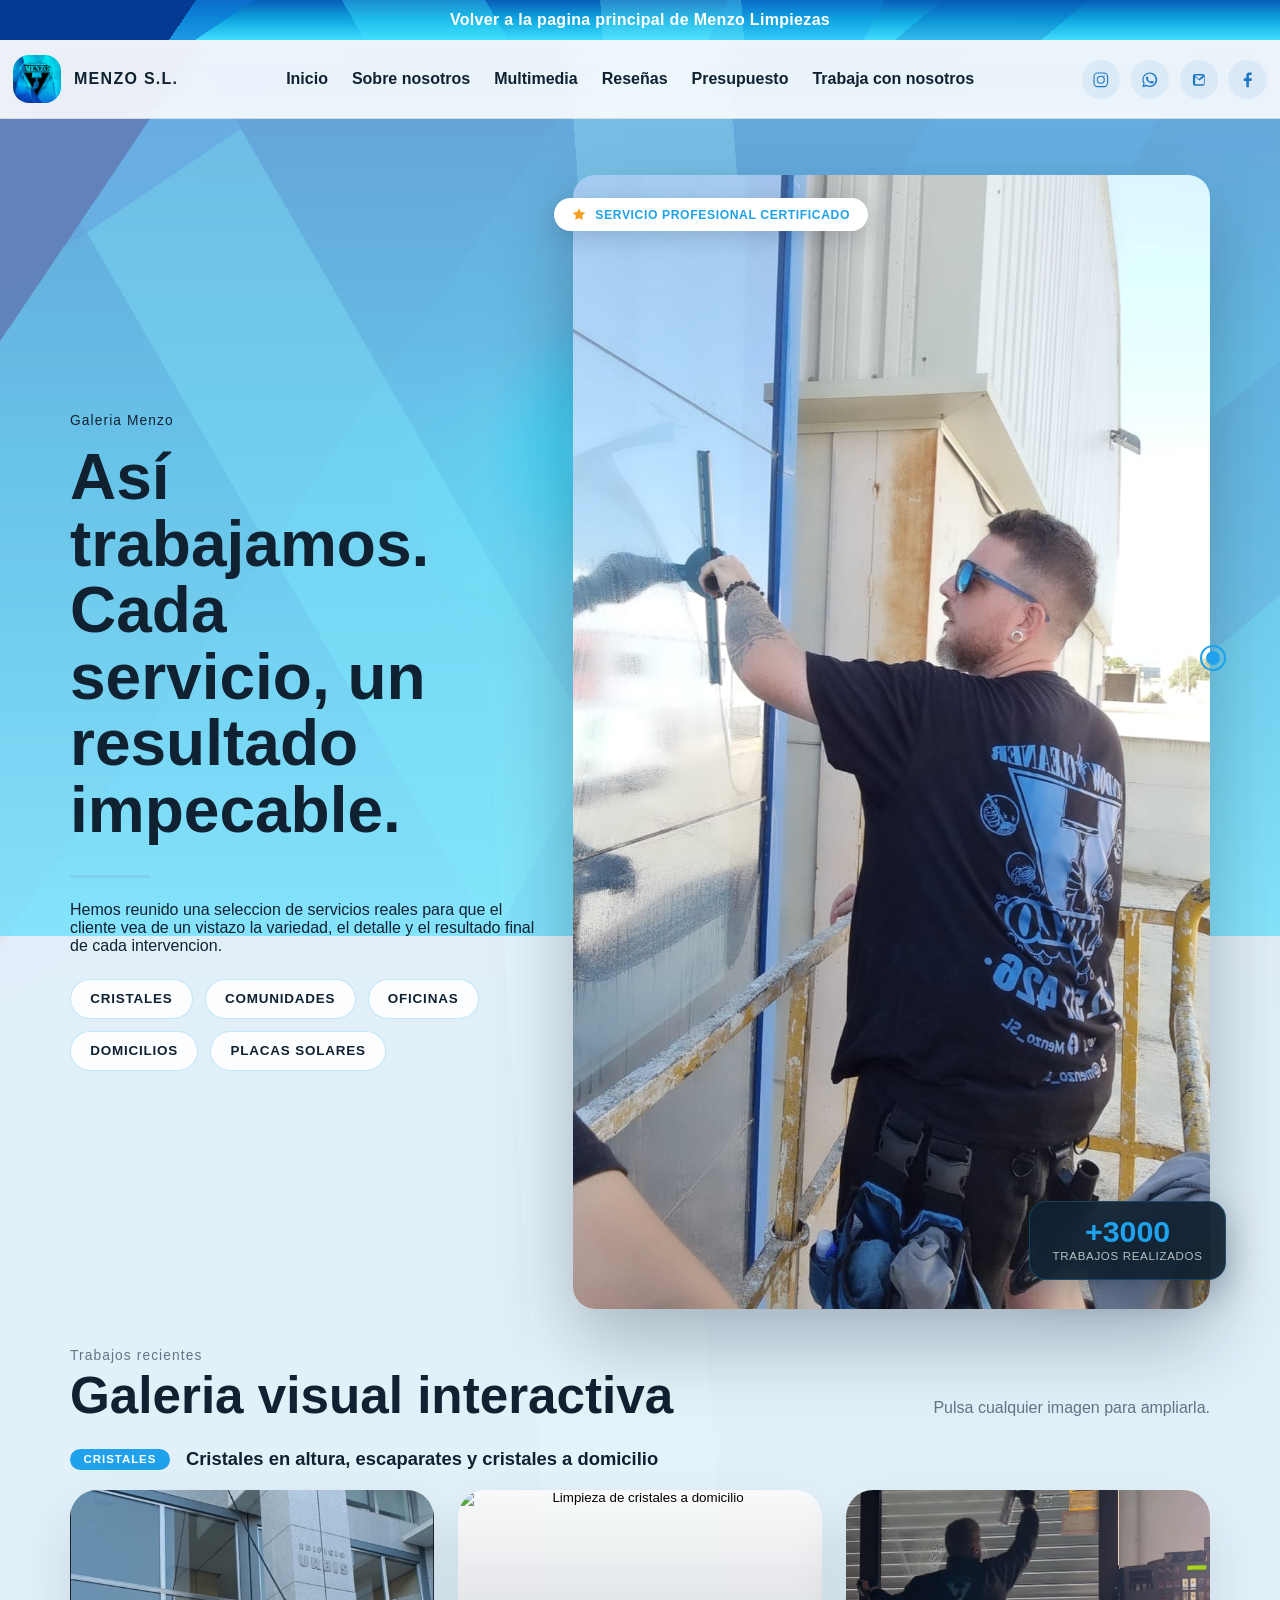
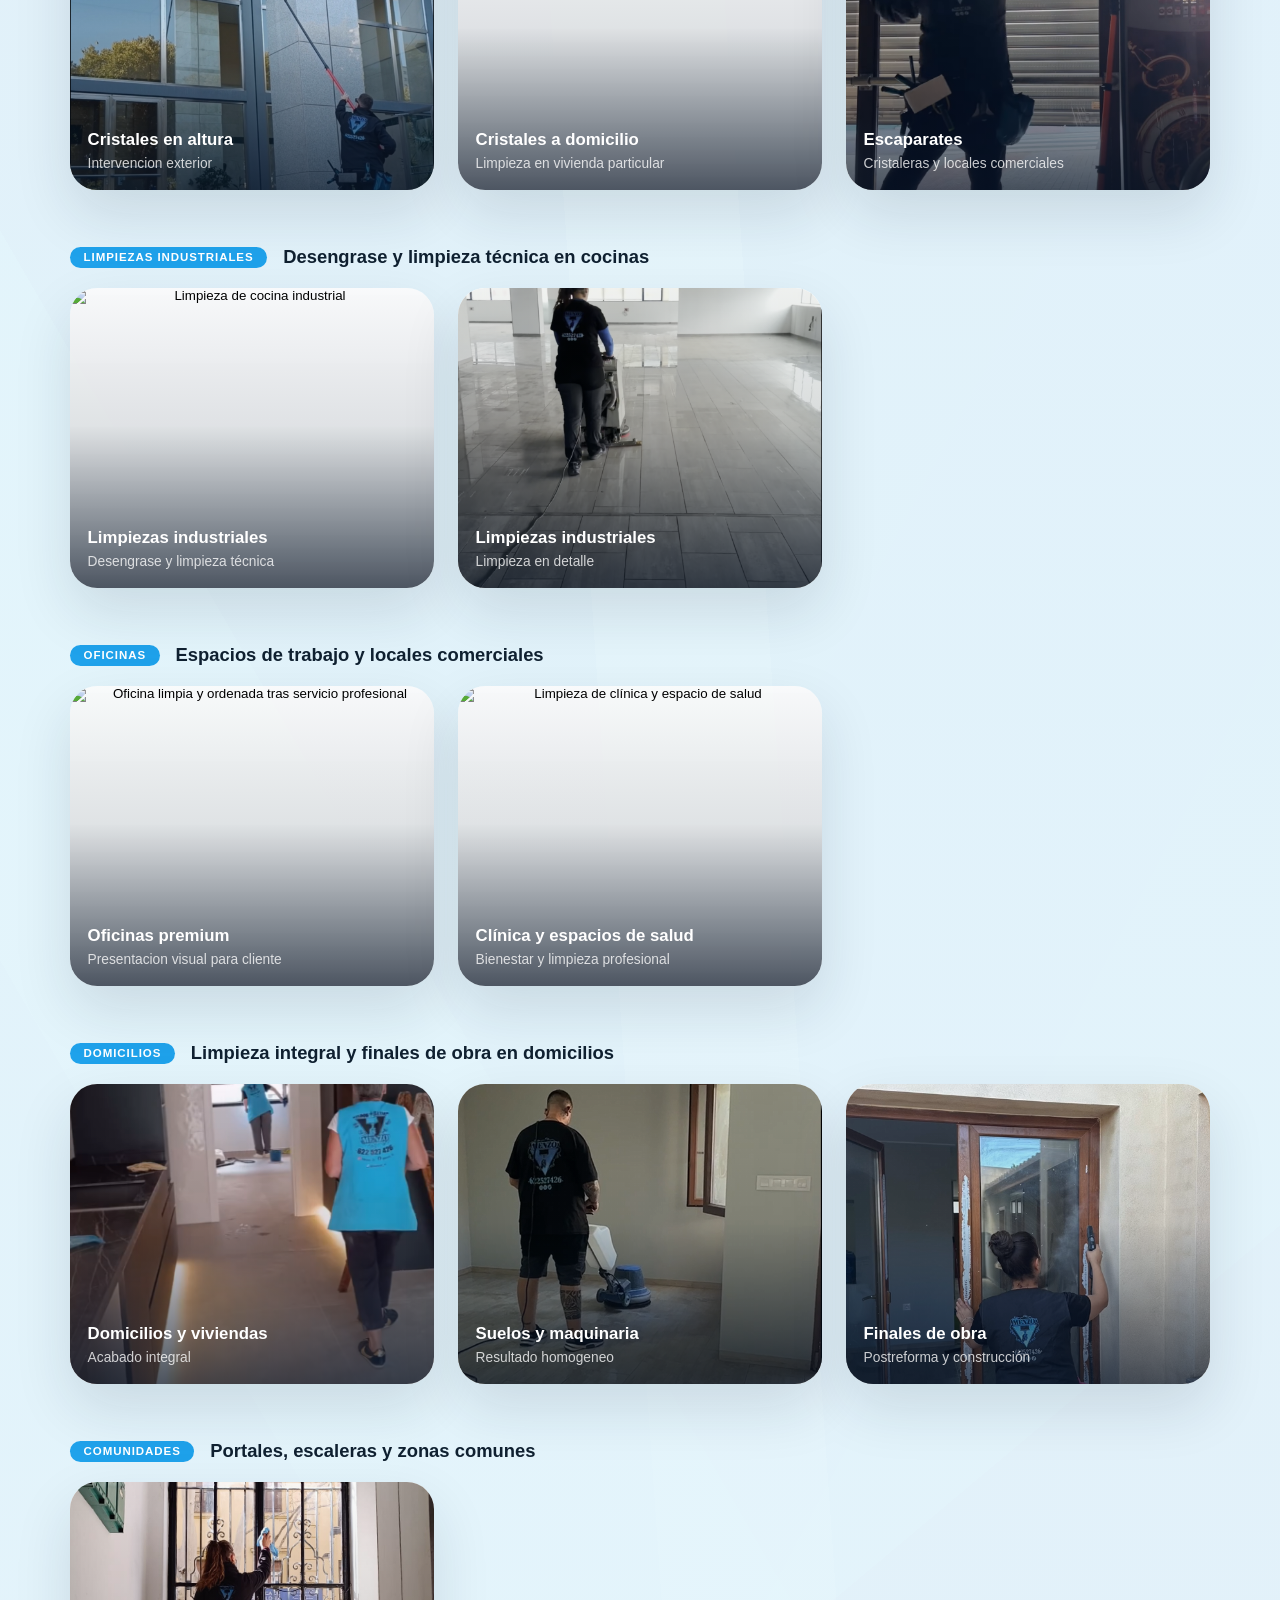
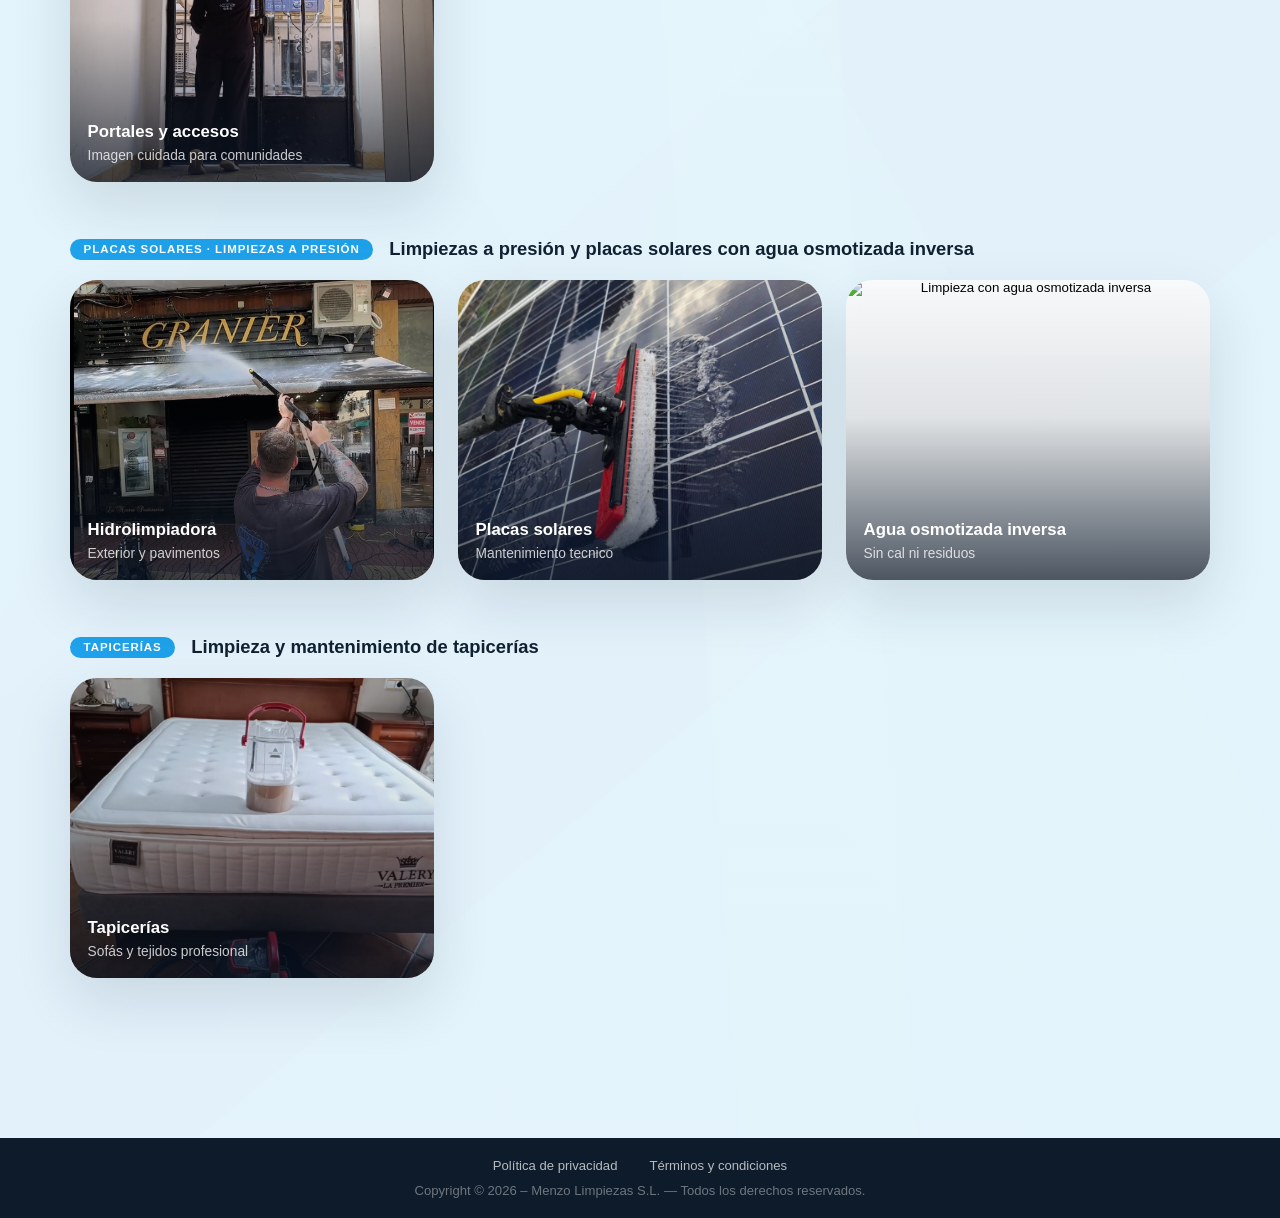
==== commit e7d380af: "Actualizar navegación en página multimedia para coincidir con inicio Co-Authored-By: Claude Sonnet 4" ====
--- a/multimedia-menzo.html
+++ b/multimedia-menzo.html
@@ -26,6 +26,15 @@
           <span></span><span></span><span></span>
         </button>
 
+        <nav class="site-nav" aria-label="Principal">
+          <a href="index.html">Inicio</a>
+          <a href="index.html#sobre-nosotros">Sobre nosotros</a>
+          <a href="multimedia-menzo.html">Multimedia</a>
+          <a href="index.html#resenas">Reseñas</a>
+          <a href="index.html#presupuesto">Presupuesto</a>
+          <a href="trabaja-con-nosotros.html">Trabaja con nosotros</a>
+        </nav>
+
         <div class="header-right">
           <div class="header-socials" aria-label="Redes y contacto">
             <a href="https://instagram.com/menzo_limpiezas" target="_blank" rel="noreferrer noopener" aria-label="Instagram">
@@ -41,12 +50,6 @@
               <svg viewBox="0 0 24 24" fill="currentColor" aria-hidden="true"><path d="M13.5 22V13.5h3.5l.5-3.5h-4V7.3c0-1 0.3-1.7 1.8-1.7h2V2h-2.8C11.4 2 10 3.2 10 6.1V10H6.5v3.5H10V22h3.5Z"/></svg>
             </a>
           </div>
-
-          <nav class="site-nav" aria-label="Principal">
-            <a href="index.html">Inicio</a>
-            <a href="trabaja-con-nosotros.html">Trabaja con nosotros</a>
-            <a href="index.html#resenas">Reseñas</a>
-          </nav>
         </div>
       </div>
     </header>
@@ -100,14 +103,13 @@
             <p>Pulsa cualquier imagen para ampliarla.</p>
           </div>
 
-          <!-- CRISTALES -->
+          <!-- 1. CRISTALES -->
           <div class="media-section-block" id="sec-cristales">
             <div class="media-section-label">
               <span class="media-section-pill">Cristales</span>
               <h3>Cristales en altura, escaparates y cristales a domicilio</h3>
             </div>
             <div class="media-gallery-grid media-gallery-grid-rich">
-
               <button class="media-shot media-shot" type="button" data-media-src="images/cristales en altura2.PNG" data-media-title="Cristales en altura" data-media-copy="Trabajo en cristal exterior con acceso elevado y limpieza profesional.">
                 <img src="images/cristales en altura2.PNG" alt="Operario limpiando cristal exterior en altura" />
                 <span class="media-shot-overlay">
@@ -132,7 +134,86 @@
             </div>
           </div>
 
-          <!-- COMUNIDADES -->
+          <!-- 2. LIMPIEZAS INDUSTRIALES -->
+          <div class="media-section-block" id="sec-cocinas">
+            <div class="media-section-label">
+              <span class="media-section-pill">Limpiezas industriales</span>
+              <h3>Desengrase y limpieza técnica en cocinas</h3>
+            </div>
+            <div class="media-gallery-grid media-gallery-grid-rich">
+              <button class="media-shot" type="button" data-media-src="images/cocinas industriales22(1).PNG" data-media-title="Limpiezas industriales" data-media-copy="Desengrasado profundo y limpieza técnica en cocinas de alto uso.">
+                <img src="images/cocinas industriales22(1).PNG" alt="Limpieza de cocina industrial" />
+                <span class="media-shot-overlay">
+                  <strong>Limpiezas industriales</strong>
+                  <small>Desengrase y limpieza técnica</small>
+                </span>
+              </button>
+              <button class="media-shot" type="button" data-media-src="images/INDUSTRIAL.PNG" data-media-title="Limpiezas industriales" data-media-copy="Limpieza en detalle de espacios industriales.">
+                <img src="images/INDUSTRIAL.PNG" alt="Limpiezas industriales" />
+                <span class="media-shot-overlay">
+                  <strong>Limpiezas industriales</strong>
+                  <small>Limpieza en detalle</small>
+                </span>
+              </button>
+            </div>
+          </div>
+
+          <!-- 3. OFICINAS -->
+          <div class="media-section-block" id="sec-oficinas">
+            <div class="media-section-label">
+              <span class="media-section-pill">Oficinas</span>
+              <h3>Espacios de trabajo y locales comerciales</h3>
+            </div>
+            <div class="media-gallery-grid media-gallery-grid-rich">
+              <button class="media-shot" type="button" data-media-src="images/gallery-office-premium.png" data-media-title="Oficinas y espacios premium" data-media-copy="Limpieza de espacios de trabajo representativos con imagen impecable.">
+                <img src="images/gallery-office-premium.png" alt="Oficina limpia y ordenada tras servicio profesional" />
+                <span class="media-shot-overlay">
+                  <strong>Oficinas premium</strong>
+                  <small>Presentacion visual para cliente</small>
+                </span>
+              </button>
+              <button class="media-shot" type="button" data-media-src="images/clinicas2.PNG" data-media-title="Clínica y espacios de salud" data-media-copy="Limpieza profesional en clinicas y espacios de bienestar.">
+                <img src="images/clinicas2.PNG" alt="Limpieza de clínica y espacio de salud" />
+                <span class="media-shot-overlay">
+                  <strong>Clínica y espacios de salud</strong>
+                  <small>Bienestar y limpieza profesional</small>
+                </span>
+              </button>
+            </div>
+          </div>
+
+          <!-- 4. DOMICILIOS -->
+          <div class="media-section-block" id="sec-domicilios">
+            <div class="media-section-label">
+              <span class="media-section-pill">Domicilios</span>
+              <h3>Limpieza integral y finales de obra en domicilios</h3>
+            </div>
+            <div class="media-gallery-grid media-gallery-grid-rich">
+              <button class="media-shot media-shot" type="button" data-media-src="images/gallery-home-cleaning.png" data-media-title="Domicilios y viviendas" data-media-copy="Limpieza interior de vivienda con equipos y detalle en cada estancia.">
+                <img src="images/gallery-home-cleaning.png" alt="Limpieza interior en vivienda" />
+                <span class="media-shot-overlay">
+                  <strong>Domicilios y viviendas</strong>
+                  <small>Acabado integral</small>
+                </span>
+              </button>
+              <button class="media-shot media-shot" type="button" data-media-src="images/SUELOSYMAQUINARIA.PNG" data-media-title="Suelos y maquinaria" data-media-copy="Limpieza mecanizada de suelos para recuperar brillo y uniformidad.">
+                <img src="images/SUELOSYMAQUINARIA.PNG" alt="Limpieza de suelos con maquinaria profesional" />
+                <span class="media-shot-overlay">
+                  <strong>Suelos y maquinaria</strong>
+                  <small>Resultado homogeneo</small>
+                </span>
+              </button>
+              <button class="media-shot" type="button" data-media-src="images/finales de obra.PNG" data-media-title="Finales de obra" data-media-copy="Limpieza final tras obra o reforma con acabado impecable.">
+                <img src="images/finales de obra.PNG" alt="Limpieza final de obra en domicilio" />
+                <span class="media-shot-overlay">
+                  <strong>Finales de obra</strong>
+                  <small>Postreforma y construcción</small>
+                </span>
+              </button>
+            </div>
+          </div>
+
+          <!-- 5. COMUNIDADES -->
           <div class="media-section-block" id="sec-comunidades">
             <div class="media-section-label">
               <span class="media-section-pill">Comunidades</span>
@@ -146,69 +227,14 @@
                   <small>Imagen cuidada para comunidades</small>
                 </span>
               </button>
-              <button class="media-shot" type="button" data-media-src="images/INDUSTRIAL.PNG" data-media-title="Limpiezas industriales" data-media-copy="Limpieza en detalle de rejas y barandillas en zonas comunes.">
-                <img src="images/INDUSTRIAL.PNG" alt="Limpiezas industriales" />
-                <span class="media-shot-overlay">
-                  <strong>Limpiezas industriales</strong>
-                  <small>Limpieza en detalle</small>
-                </span>
-              </button>
-            </div>
-          </div>
-
-          <!-- OFICINAS -->
-          <div class="media-section-block" id="sec-oficinas">
-            <div class="media-section-label">
-              <span class="media-section-pill">Oficinas</span>
-              <h3>Espacios de trabajo y locales comerciales</h3>
-            </div>
-            <div class="media-gallery-grid media-gallery-grid-rich">
-              <button class="media-shot" type="button" data-media-src="images/gallery-office-premium.png" data-media-title="Oficinas y espacios premium" data-media-copy="Limpieza de espacios de trabajo representativos con imagen impecable.">
-                <img src="images/gallery-office-premium.png" alt="Oficina limpia y ordenada tras servicio profesional" />
-                <span class="media-shot-overlay">
-                  <strong>Oficinas premium</strong>
-                  <small>Presentacion visual para cliente</small>
-                </span>
-              </button>
-              <button class="media-shot" type="button" data-media-src="images/clinicas2.PNG" data-media-title="Clínica y espacios de salud" data-media-copy="Limpieza profesional en clinicas y espacios de bienestar.">
-                <img src="images/clinicas2.PNG" alt="Limpieza de clínica y espacio de salud" />
-                <span class="media-shot-overlay">
-                  <strong>Clínica y espacios de salud</strong>
-                  <small>Bienestar y limpieza profesional</small>
-                </span>
-              </button>
-            </div>
-          </div>
-
-          <!-- DOMICILIOS -->
-          <div class="media-section-block" id="sec-domicilios">
-            <div class="media-section-label">
-              <span class="media-section-pill">Domicilios</span>
-              <h3>Limpieza integral y finales de obra en domicilios</h3>
-            </div>
-            <div class="media-gallery-grid media-gallery-grid-rich">
-              <button class="media-shot media-shot" type="button" data-media-src="images/gallery-home-cleaning.png" data-media-title="Domicilios y viviendas" data-media-copy="Limpieza interior de vivienda con equipos y detalle en cada estancia.">
-                <img src="images/gallery-home-cleaning.png" alt="Limpieza interior en vivienda" />
-                <span class="media-shot-overlay">
-                  <strong>Domicilios y viviendas</strong>
-                  <small>Acabado integral</small>
-                </span>
-              </button>
-              <button class="media-shot media-shot" type="button" data-media-src="images/SUELOSYMAQUINARIA.PNG" data-media-title="Suelos y maquinaria" data-media-copy="Limpieza mecanizada de suelos para recuperar brillo y uniformidad.">
-                <img src="images/SUELOSYMAQUINARIA.PNG" alt="Limpieza de suelos con maquinaria profesional" />
-                <span class="media-shot-overlay">
-                  <strong>Suelos y maquinaria</strong>
-                  <small>Resultado homogeneo</small>
-                </span>
-              </button>
-            </div>
-          </div>
-
-          <!-- PLACAS SOLARES -->
+            </div>
+          </div>
+
+          <!-- 6. AGUA OSMOTIZADA / PLACAS SOLARES -->
           <div class="media-section-block" id="sec-placas">
             <div class="media-section-label">
-              <span class="media-section-pill">Placas solares</span>
-              <h3>Mantenimiento de instalaciones solares</h3>
+              <span class="media-section-pill">Placas solares · Limpiezas a presión</span>
+              <h3>Limpiezas a presión y placas solares con agua osmotizada inversa</h3>
             </div>
             <div class="media-gallery-grid media-gallery-grid-rich">
               <button class="media-shot media-shot" type="button" data-media-src="images/hidrolimpiadora2.PNG" data-media-title="Hidrolimpiadora" data-media-copy="Limpieza exterior de superficies y muros con presion controlada.">
@@ -218,7 +244,6 @@
                   <small>Exterior y pavimentos</small>
                 </span>
               </button>
-
               <button class="media-shot" type="button" data-media-src="images/gallery-pressure-washing.png" data-media-title="Limpieza a presión" data-media-copy="Limpieza exterior de superficies y muros con presion controlada.">
                 <img src="images/gallery-pressure-washing.png" alt="Limpieza a presión exterior" />
                 <span class="media-shot-overlay">
@@ -226,10 +251,17 @@
                   <small>Mantenimiento tecnico</small>
                 </span>
               </button>
-            </div>
-          </div>
-
-          <!-- TAPICERIAS -->
+              <button class="media-shot" type="button" data-media-src="images/limpiezas con agua osmotizada.PNG" data-media-title="Agua osmotizada inversa" data-media-copy="Limpieza con agua osmotizada inversa para un acabado sin cal ni residuos.">
+                <img src="images/limpiezas con agua osmotizada.PNG" alt="Limpieza con agua osmotizada inversa" />
+                <span class="media-shot-overlay">
+                  <strong>Agua osmotizada inversa</strong>
+                  <small>Sin cal ni residuos</small>
+                </span>
+              </button>
+            </div>
+          </div>
+
+          <!-- 7. TAPICERIAS -->
           <div class="media-section-block" id="sec-tapicerias">
             <div class="media-section-label">
               <span class="media-section-pill">Tapicerías</span>
@@ -241,40 +273,6 @@
                 <span class="media-shot-overlay">
                   <strong>Tapicerías</strong>
                   <small>Sofás y tejidos profesional</small>
-                </span>
-              </button>
-            </div>
-          </div>
-
-          <!-- FINALES DE OBRA -->
-          <div class="media-section-block" id="sec-finales-obra">
-            <div class="media-section-label">
-              <span class="media-section-pill">Finales de obra</span>
-              <h3>Limpieza final de obra y postreforma</h3>
-            </div>
-            <div class="media-gallery-grid media-gallery-grid-rich">
-              <button class="media-shot" type="button" data-media-src="images/finales de obra.PNG" data-media-title="Final de obra" data-media-copy="Eliminación de polvo, restos y suciedad tras obra o reforma.">
-                <img src="images/finales de obra.PNG" alt="Limpieza final de obra" />
-                <span class="media-shot-overlay">
-                  <strong>Finales de obra</strong>
-                  <small>Postreforma y construcción</small>
-                </span>
-              </button>
-            </div>
-          </div>
-
-          <!-- COCINAS INDUSTRIALES -->
-          <div class="media-section-block" id="sec-cocinas">
-            <div class="media-section-label">
-              <span class="media-section-pill">Limpiezas industriales</span>
-              <h3>Desengrase y limpieza técnica en cocinas</h3>
-            </div>
-            <div class="media-gallery-grid media-gallery-grid-rich">
-              <button class="media-shot" type="button" data-media-src="images/LIMPIEZA COCINAS INDUSTRIALES 4.png" data-media-title="Limpiezas industriales" data-media-copy="Desengrasado profundo y limpieza técnica en cocinas de alto uso.">
-                <img src="images/LIMPIEZA COCINAS INDUSTRIALES 4.png" alt="Limpieza de cocina industrial" />
-                <span class="media-shot-overlay">
-                  <strong>Limpiezas industriales</strong>
-                  <small>Desengrase y limpieza técnica</small>
                 </span>
               </button>
             </div>
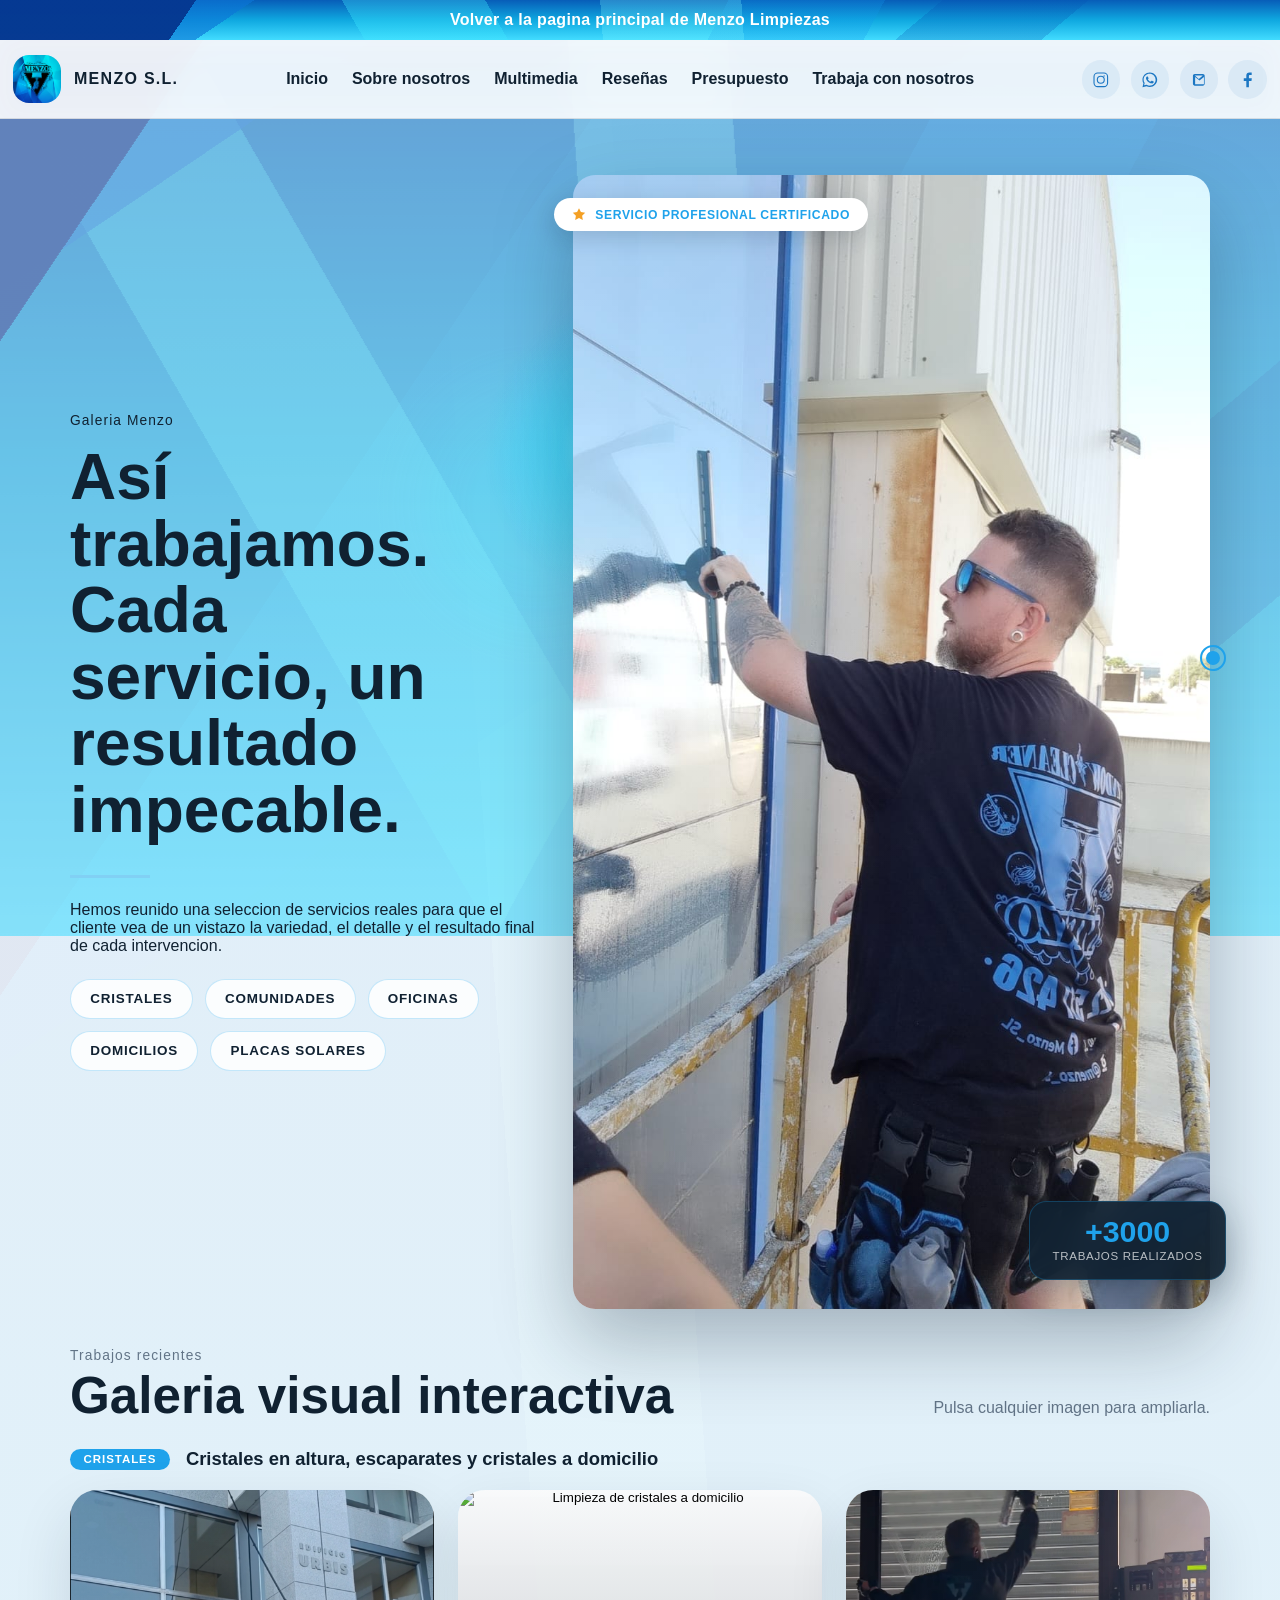
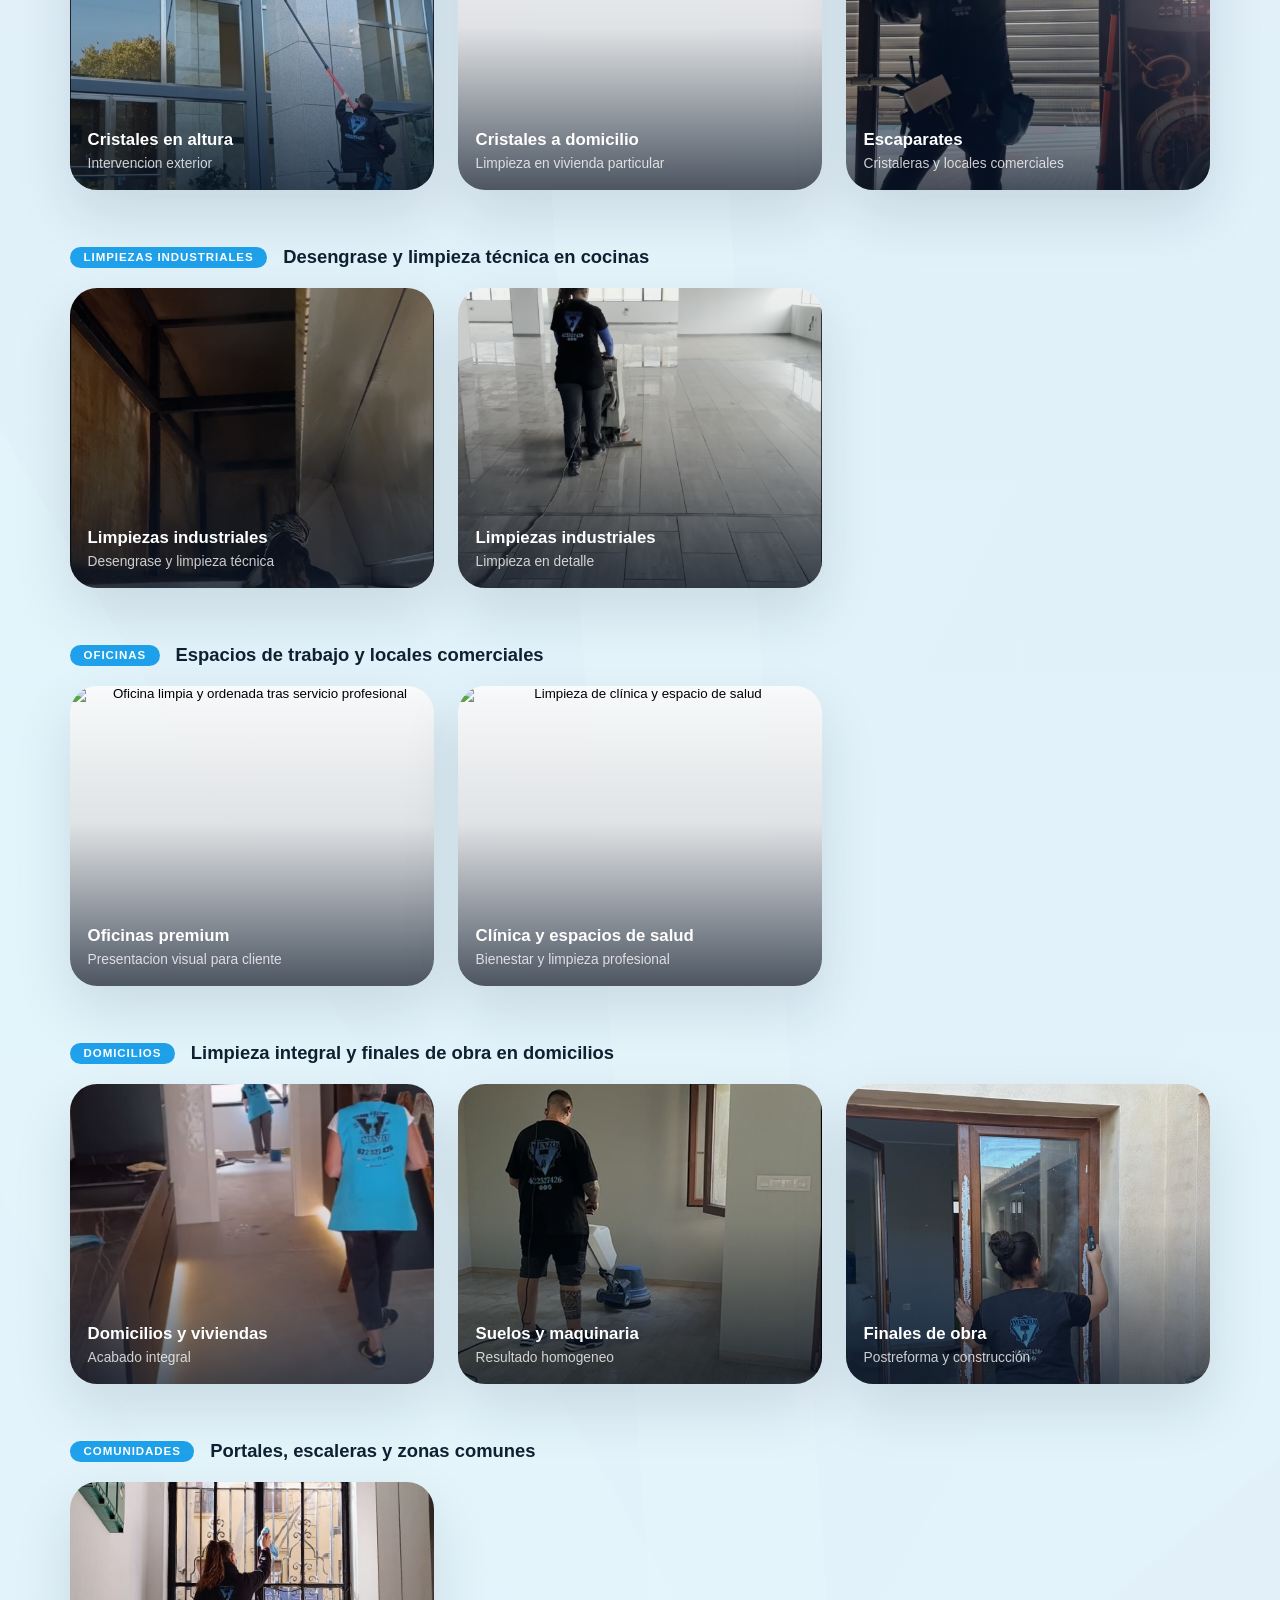
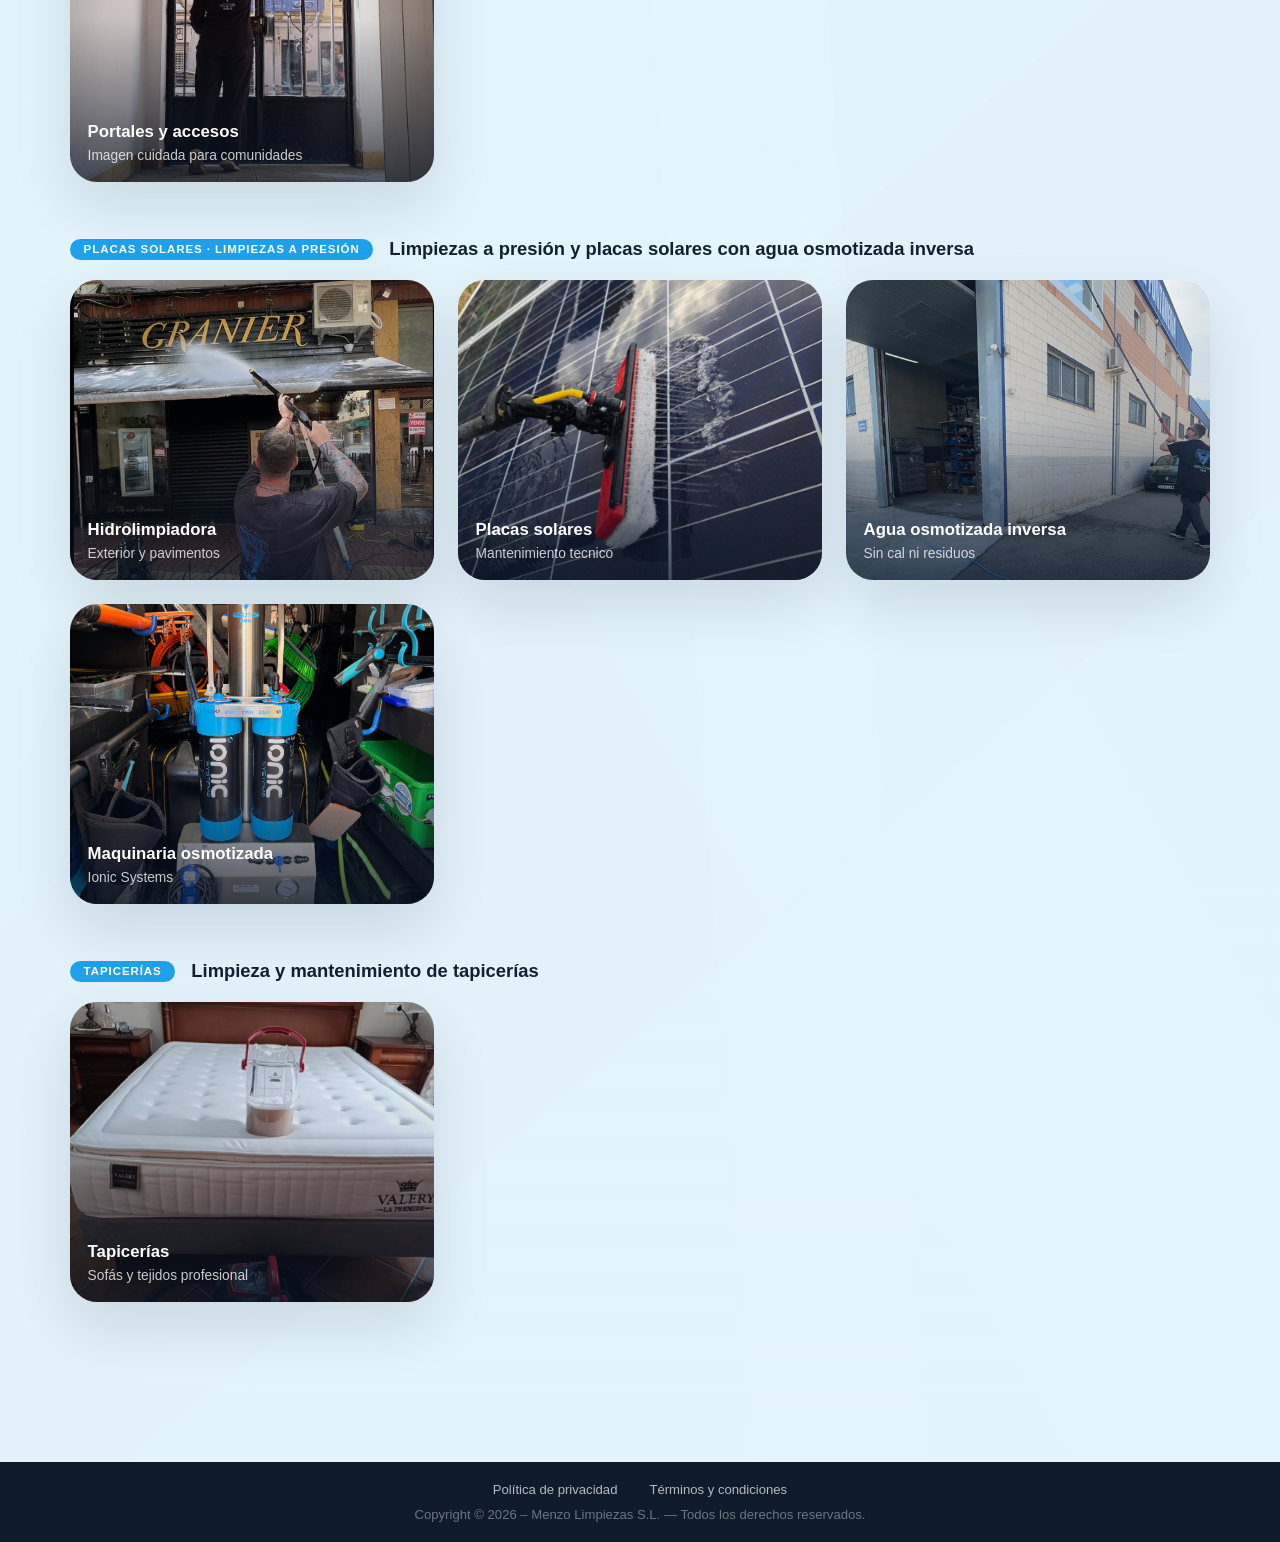
==== commit 6cd4228c: "Rediseño premium sección DANA, nuevos vídeos y fotos portada - Sección DANA: diseño cinematográfico " ====
--- a/multimedia-menzo.html
+++ b/multimedia-menzo.html
@@ -256,6 +256,13 @@
                 <span class="media-shot-overlay">
                   <strong>Agua osmotizada inversa</strong>
                   <small>Sin cal ni residuos</small>
+                </span>
+              </button>
+              <button class="media-shot" type="button" data-media-src="images/MAQUINARA AGUA OSMOTIZADA INVERSA.jpeg" data-media-title="Maquinaria agua osmotizada" data-media-copy="Sistema de ósmosis inversa Ionic Systems instalado en vehículo para limpieza sin cal ni residuos.">
+                <img src="images/MAQUINARA AGUA OSMOTIZADA INVERSA.jpeg" alt="Maquinaria de agua osmotizada inversa Ionic Systems" />
+                <span class="media-shot-overlay">
+                  <strong>Maquinaria osmotizada</strong>
+                  <small>Ionic Systems</small>
                 </span>
               </button>
             </div>
--- a/styles.css
+++ b/styles.css
@@ -2555,3 +2555,366 @@
   margin: 0;
   color: rgba(255, 255, 255, 0.4);
 }
+
+/* ── Promo bar: botón DANA ─────────────────────────── */
+.top-promo-bar button {
+  background: none;
+  border: none;
+  cursor: pointer;
+  color: #fff;
+  font-weight: 700;
+  font-size: inherit;
+  font-family: inherit;
+  letter-spacing: 0.02em;
+  padding: 0;
+  text-decoration: underline dotted rgba(255,255,255,0.5);
+  text-underline-offset: 3px;
+}
+.top-promo-bar button:hover {
+  text-decoration-color: #fff;
+}
+
+/* ── Modal DANA – Premium ───────────────────────────── */
+.dana-overlay {
+  position: fixed;
+  inset: 0;
+  z-index: 2000;
+  background: rgba(5, 10, 22, 0.9);
+  backdrop-filter: blur(8px);
+  -webkit-backdrop-filter: blur(8px);
+  display: flex;
+  align-items: flex-start;
+  justify-content: center;
+  padding: 2rem 1rem 3rem;
+  overflow-y: auto;
+  animation: dana-fade-in 0.3s ease;
+}
+.dana-overlay[hidden] { display: none; }
+
+@keyframes dana-fade-in {
+  from { opacity: 0; }
+  to   { opacity: 1; }
+}
+
+.dana-modal {
+  background: linear-gradient(160deg, #0d1b2e 0%, #070f1c 100%);
+  border: 1px solid rgba(255,255,255,0.07);
+  border-radius: 20px;
+  width: 100%;
+  max-width: 980px;
+  position: relative;
+  overflow: hidden;
+  animation: dana-slide-up 0.38s cubic-bezier(0.22, 1, 0.36, 1);
+  box-shadow: 0 40px 100px rgba(0,0,0,0.8), 0 0 0 1px rgba(255,255,255,0.04);
+}
+
+@keyframes dana-slide-up {
+  from { transform: translateY(36px) scale(0.97); opacity: 0; }
+  to   { transform: translateY(0) scale(1); opacity: 1; }
+}
+
+.dana-close {
+  position: absolute;
+  top: 1.1rem;
+  right: 1.1rem;
+  z-index: 10;
+  background: rgba(255,255,255,0.07);
+  border: 1px solid rgba(255,255,255,0.13);
+  color: rgba(255,255,255,0.75);
+  font-size: 1.3rem;
+  line-height: 1;
+  cursor: pointer;
+  width: 2.4rem;
+  height: 2.4rem;
+  border-radius: 50%;
+  display: flex;
+  align-items: center;
+  justify-content: center;
+  transition: background 0.2s, color 0.2s;
+}
+.dana-close:hover {
+  background: rgba(255,255,255,0.16);
+  color: #fff;
+}
+
+/* Header */
+.dana-header {
+  padding: 2.4rem 2.4rem 1.8rem;
+  border-bottom: 1px solid rgba(255,255,255,0.06);
+  position: relative;
+}
+.dana-header::before {
+  content: '';
+  position: absolute;
+  top: 0; left: 0; right: 0;
+  height: 3px;
+  background: linear-gradient(90deg, #c0392b, #e74c3c, #f39c12, #e74c3c, #c0392b);
+}
+.dana-header-top { margin-bottom: 0.9rem; }
+.dana-badge {
+  display: inline-flex;
+  align-items: center;
+  background: rgba(231, 76, 60, 0.12);
+  border: 1px solid rgba(231, 76, 60, 0.35);
+  color: #e87870;
+  font-size: 0.68rem;
+  font-weight: 700;
+  letter-spacing: 0.14em;
+  text-transform: uppercase;
+  padding: 0.28rem 0.75rem;
+  border-radius: 100px;
+}
+.dana-header h2 {
+  font-size: clamp(1.35rem, 3vw, 1.95rem);
+  color: #fff;
+  margin: 0 0 0.55rem;
+  font-weight: 800;
+  line-height: 1.2;
+  padding-right: 3rem;
+}
+.dana-header > p {
+  color: rgba(255,255,255,0.5);
+  font-size: 0.92rem;
+  margin: 0 0 1.4rem;
+  line-height: 1.65;
+  max-width: 580px;
+}
+
+/* Video gallery grid – 3 columnas iguales */
+.dana-gallery-grid {
+  display: grid;
+  grid-template-columns: repeat(3, 1fr);
+  grid-template-rows: 270px;
+  gap: 4px;
+  padding: 4px;
+  background: #000;
+}
+
+/* Tarjeta de vídeo */
+.dana-media-btn {
+  border: none;
+  padding: 0;
+  margin: 0;
+  cursor: pointer;
+  background: #03090f;
+  overflow: hidden;
+  display: block;
+  width: 100%;
+  position: relative;
+  transition: transform 0.3s cubic-bezier(0.22, 1, 0.36, 1), box-shadow 0.3s;
+}
+.dana-media-btn:hover {
+  transform: scale(1.025);
+  z-index: 2;
+  box-shadow: 0 12px 40px rgba(0,0,0,0.7);
+}
+
+.dana-thumb-video {
+  position: absolute;
+  inset: 0;
+  width: 100%;
+  height: 100%;
+  object-fit: cover;
+  display: block;
+  transition: transform 0.5s ease;
+}
+.dana-media-btn:hover .dana-thumb-video { transform: scale(1.06); }
+
+/* Overlay de la tarjeta */
+.dana-card-overlay {
+  position: absolute;
+  inset: 0;
+  display: flex;
+  flex-direction: column;
+  align-items: center;
+  justify-content: center;
+  background: linear-gradient(
+    180deg,
+    rgba(0,0,0,0.38) 0%,
+    rgba(0,0,0,0.12) 40%,
+    rgba(0,0,0,0.62) 100%
+  );
+  transition: background 0.3s;
+  pointer-events: none;
+}
+.dana-media-btn:hover .dana-card-overlay {
+  background: linear-gradient(
+    180deg,
+    rgba(0,0,0,0.18) 0%,
+    rgba(0,0,0,0.04) 40%,
+    rgba(0,0,0,0.45) 100%
+  );
+}
+
+/* Número de vídeo */
+.dana-card-num {
+  position: absolute;
+  top: 1rem;
+  left: 1.1rem;
+  font-size: 0.6rem;
+  font-weight: 800;
+  letter-spacing: 0.2em;
+  color: rgba(255,255,255,0.38);
+  font-variant-numeric: tabular-nums;
+}
+
+/* Botón play con anillo animado */
+.dana-play-wrap {
+  position: relative;
+  display: flex;
+  align-items: center;
+  justify-content: center;
+}
+.dana-play-ring {
+  position: absolute;
+  width: 84px;
+  height: 84px;
+  border-radius: 50%;
+  border: 1px solid rgba(255,255,255,0.22);
+  animation: dana-ring-pulse 2.8s ease-in-out infinite;
+}
+@keyframes dana-ring-pulse {
+  0%, 100% { transform: scale(1);   opacity: 0.5; }
+  50%       { transform: scale(1.3); opacity: 0; }
+}
+.dana-play-icon {
+  width: 62px;
+  height: 62px;
+  border-radius: 50%;
+  background: rgba(255,255,255,0.1);
+  backdrop-filter: blur(10px);
+  -webkit-backdrop-filter: blur(10px);
+  border: 1.5px solid rgba(255,255,255,0.38);
+  display: flex;
+  align-items: center;
+  justify-content: center;
+  color: #fff;
+  position: relative;
+  z-index: 1;
+  transition: transform 0.25s, background 0.25s, border-color 0.25s;
+}
+.dana-media-btn:hover .dana-play-icon {
+  transform: scale(1.1);
+  background: rgba(255,255,255,0.22);
+  border-color: rgba(255,255,255,0.65);
+}
+
+/* Título del vídeo */
+.dana-card-title {
+  position: absolute;
+  bottom: 1.1rem;
+  font-size: 0.68rem;
+  font-weight: 700;
+  letter-spacing: 0.14em;
+  text-transform: uppercase;
+  color: rgba(255,255,255,0.55);
+  transition: color 0.25s;
+}
+.dana-media-btn:hover .dana-card-title {
+  color: rgba(255,255,255,0.95);
+}
+
+/* ── Lightbox DANA ─────────────────────────────────── */
+.dana-lightbox {
+  position: fixed;
+  inset: 0;
+  z-index: 3000;
+  background: rgba(0,0,0,0.96);
+  backdrop-filter: blur(10px);
+  -webkit-backdrop-filter: blur(10px);
+  display: flex;
+  align-items: center;
+  justify-content: center;
+  padding: 1rem;
+  animation: dana-fade-in 0.18s ease;
+}
+.dana-lightbox[hidden] { display: none; }
+
+.dana-lb-content {
+  display: flex;
+  flex-direction: column;
+  align-items: center;
+  max-width: calc(100vw - 8rem);
+  max-height: 90vh;
+}
+.dana-lb-img {
+  max-width: 100%;
+  max-height: 80vh;
+  object-fit: contain;
+  border-radius: 8px;
+  box-shadow: 0 20px 70px rgba(0,0,0,0.7);
+}
+.dana-lb-video {
+  max-width: 100%;
+  max-height: 80vh;
+  border-radius: 8px;
+  box-shadow: 0 20px 70px rgba(0,0,0,0.7);
+  background: #000;
+  display: none;
+}
+.dana-lb-caption {
+  color: rgba(255,255,255,0.6);
+  font-size: 0.85rem;
+  margin-top: 0.8rem;
+  text-align: center;
+  letter-spacing: 0.02em;
+}
+.dana-lb-close {
+  position: absolute;
+  top: 1rem;
+  right: 1.2rem;
+  background: rgba(255,255,255,0.08);
+  border: 1px solid rgba(255,255,255,0.14);
+  color: #fff;
+  font-size: 1.4rem;
+  cursor: pointer;
+  line-height: 1;
+  opacity: 0.85;
+  transition: opacity 0.15s, background 0.15s;
+  width: 2.6rem;
+  height: 2.6rem;
+  border-radius: 50%;
+  display: flex;
+  align-items: center;
+  justify-content: center;
+}
+.dana-lb-close:hover { opacity: 1; background: rgba(255,255,255,0.18); }
+
+.dana-lb-arrow {
+  position: absolute;
+  top: 50%;
+  transform: translateY(-50%);
+  background: rgba(255,255,255,0.08);
+  border: 1px solid rgba(255,255,255,0.14);
+  color: #fff;
+  font-size: 2.2rem;
+  line-height: 1;
+  cursor: pointer;
+  width: 3rem;
+  height: 3rem;
+  border-radius: 50%;
+  display: flex;
+  align-items: center;
+  justify-content: center;
+  transition: background 0.15s;
+}
+.dana-lb-arrow:hover { background: rgba(255,255,255,0.2); }
+.dana-lb-prev { left: 1rem; }
+.dana-lb-next { right: 1rem; }
+
+@media (max-width: 700px) {
+  .dana-gallery-grid {
+    grid-template-columns: 1fr;
+    grid-template-rows: repeat(3, 200px);
+  }
+  .dana-header   { padding: 1.8rem 1.4rem 1.4rem; }
+  .dana-modal    { border-radius: 14px; }
+  .dana-lb-content { max-width: calc(100vw - 5rem); }
+  .dana-play-icon  { width: 50px; height: 50px; }
+  .dana-lb-arrow   { width: 2.4rem; height: 2.4rem; font-size: 1.8rem; }
+  .dana-lb-prev    { left: 0.4rem; }
+  .dana-lb-next    { right: 0.4rem; }
+}
+@media (max-width: 480px) {
+  .dana-gallery-grid { grid-template-rows: repeat(3, 175px); }
+}
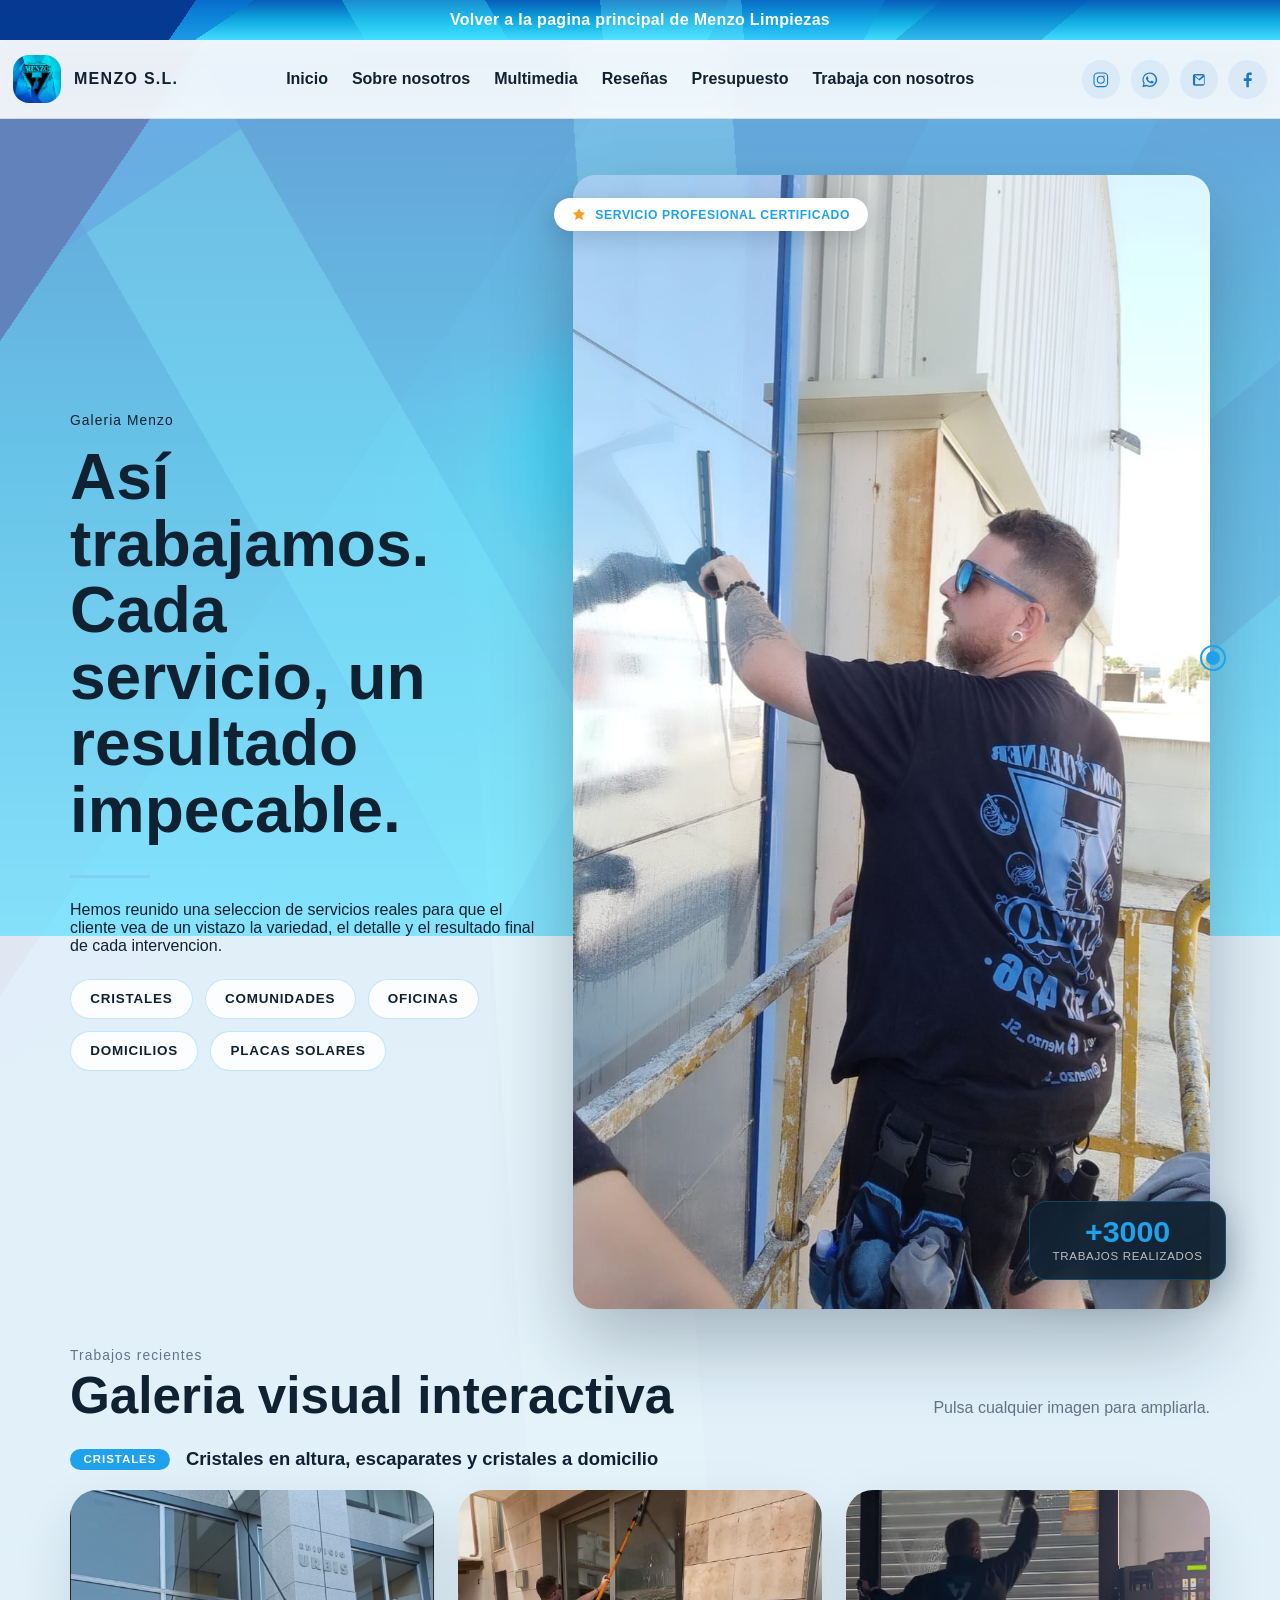
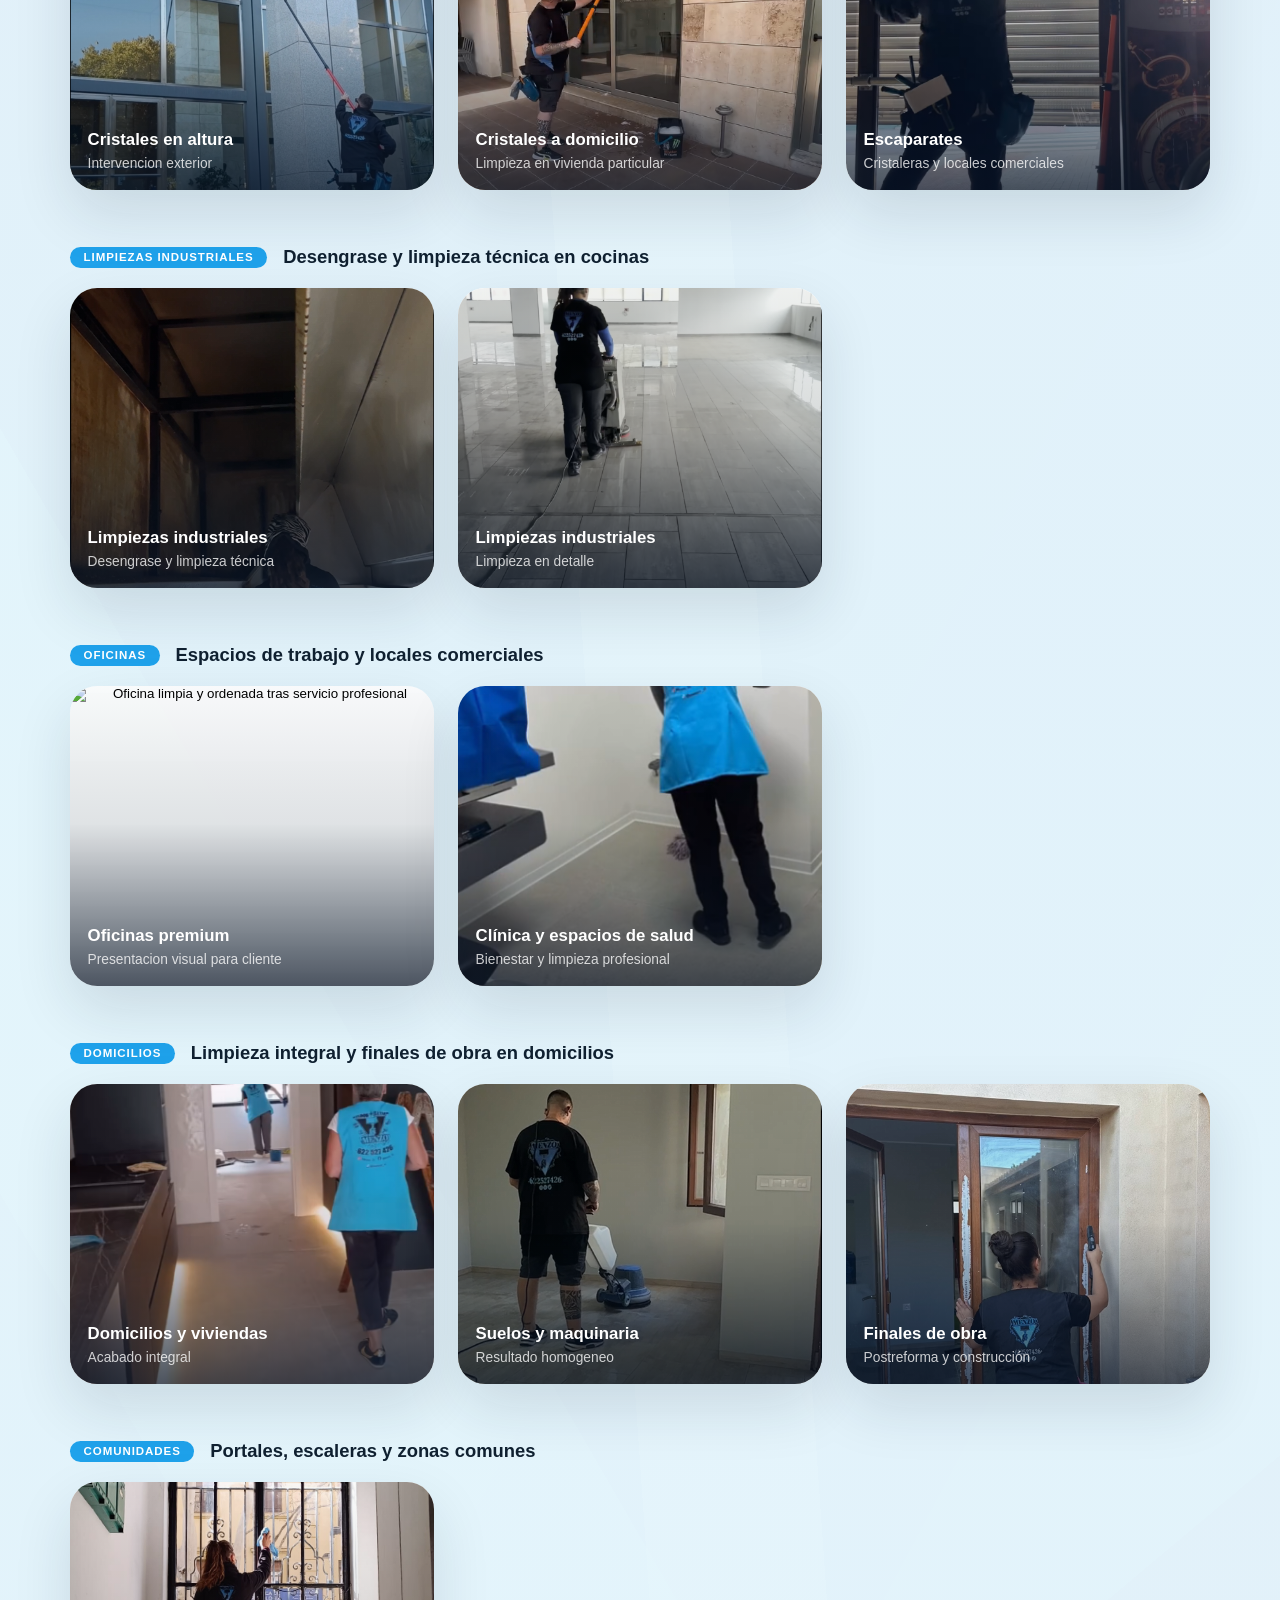
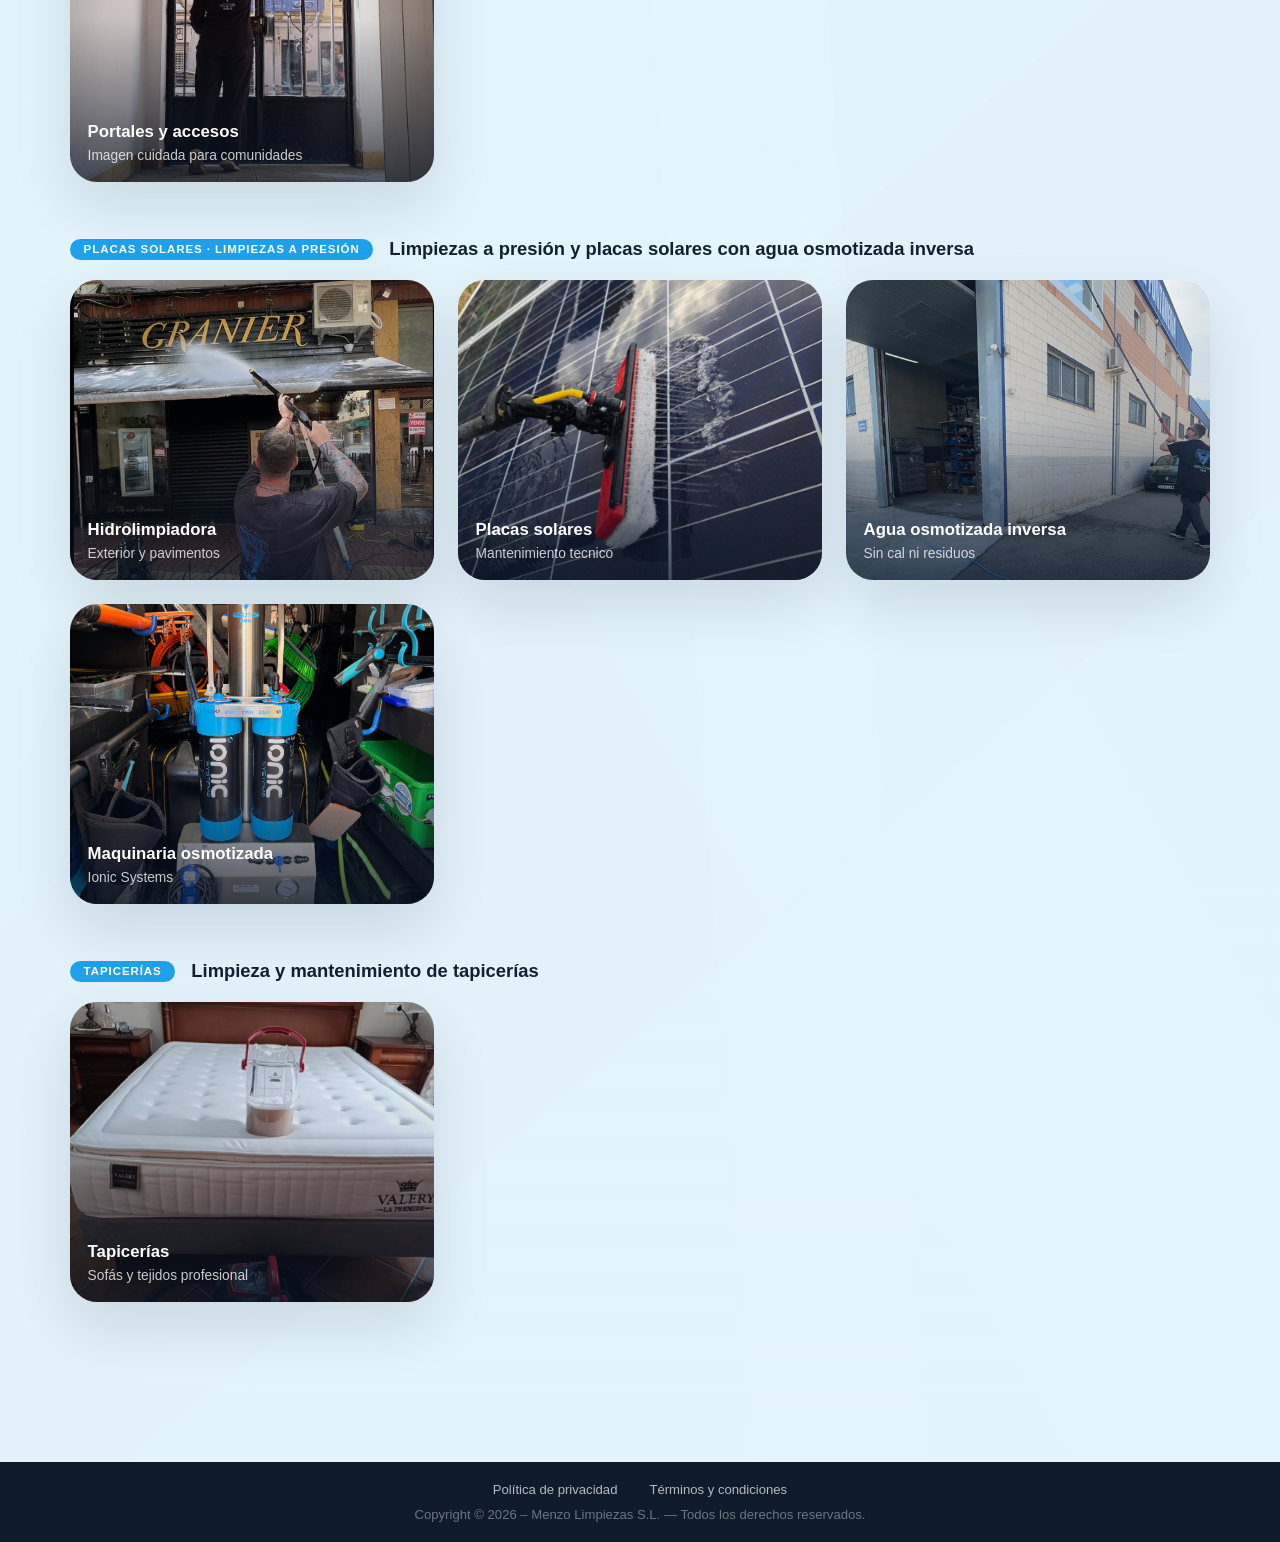
==== commit 3c6d1781: "Corregir imágenes rotas: renombrar para compatibilidad con servidor Linux - DOMICILIOS 1.PNG → domic" ====
--- a/multimedia-menzo.html
+++ b/multimedia-menzo.html
@@ -8,6 +8,9 @@
       name="description"
       content="Galeria visual de Menzo Limpiezas con trabajos reales en cristales, comunidades, oficinas, domicilios y placas solares."
     />
+    <link rel="icon" type="image/jpeg" href="images/logo-menzo-interactivo.jpg" />
+    <link rel="shortcut icon" type="image/jpeg" href="images/logo-menzo-interactivo.jpg" />
+    <link rel="apple-touch-icon" href="images/logo-menzo-interactivo.jpg" />
     <link rel="stylesheet" href="styles.css" />
   </head>
   <body class="media-page">
@@ -117,8 +120,8 @@
                   <small>Intervencion exterior</small>
                 </span>
               </button>
-              <button class="media-shot" type="button" data-media-src="images/DOMICILIOS 1.PNG" data-media-title="Cristales a domicilio" data-media-copy="Limpieza de cristales en viviendas particulares con acabado impecable.">
-                <img src="images/DOMICILIOS 1.PNG" alt="Limpieza de cristales a domicilio" />
+              <button class="media-shot" type="button" data-media-src="images/domicilios1.png" data-media-title="Cristales a domicilio" data-media-copy="Limpieza de cristales en viviendas particulares con acabado impecable.">
+                <img src="images/domicilios1.png" alt="Limpieza de cristales a domicilio" />
                 <span class="media-shot-overlay">
                   <strong>Cristales a domicilio</strong>
                   <small>Limpieza en vivienda particular</small>
@@ -172,8 +175,8 @@
                   <small>Presentacion visual para cliente</small>
                 </span>
               </button>
-              <button class="media-shot" type="button" data-media-src="images/clinicas2.PNG" data-media-title="Clínica y espacios de salud" data-media-copy="Limpieza profesional en clinicas y espacios de bienestar.">
-                <img src="images/clinicas2.PNG" alt="Limpieza de clínica y espacio de salud" />
+              <button class="media-shot" type="button" data-media-src="images/clinicas2.png" data-media-title="Clínica y espacios de salud" data-media-copy="Limpieza profesional en clinicas y espacios de bienestar.">
+                <img src="images/clinicas2.png" alt="Limpieza de clínica y espacio de salud" />
                 <span class="media-shot-overlay">
                   <strong>Clínica y espacios de salud</strong>
                   <small>Bienestar y limpieza profesional</small>
